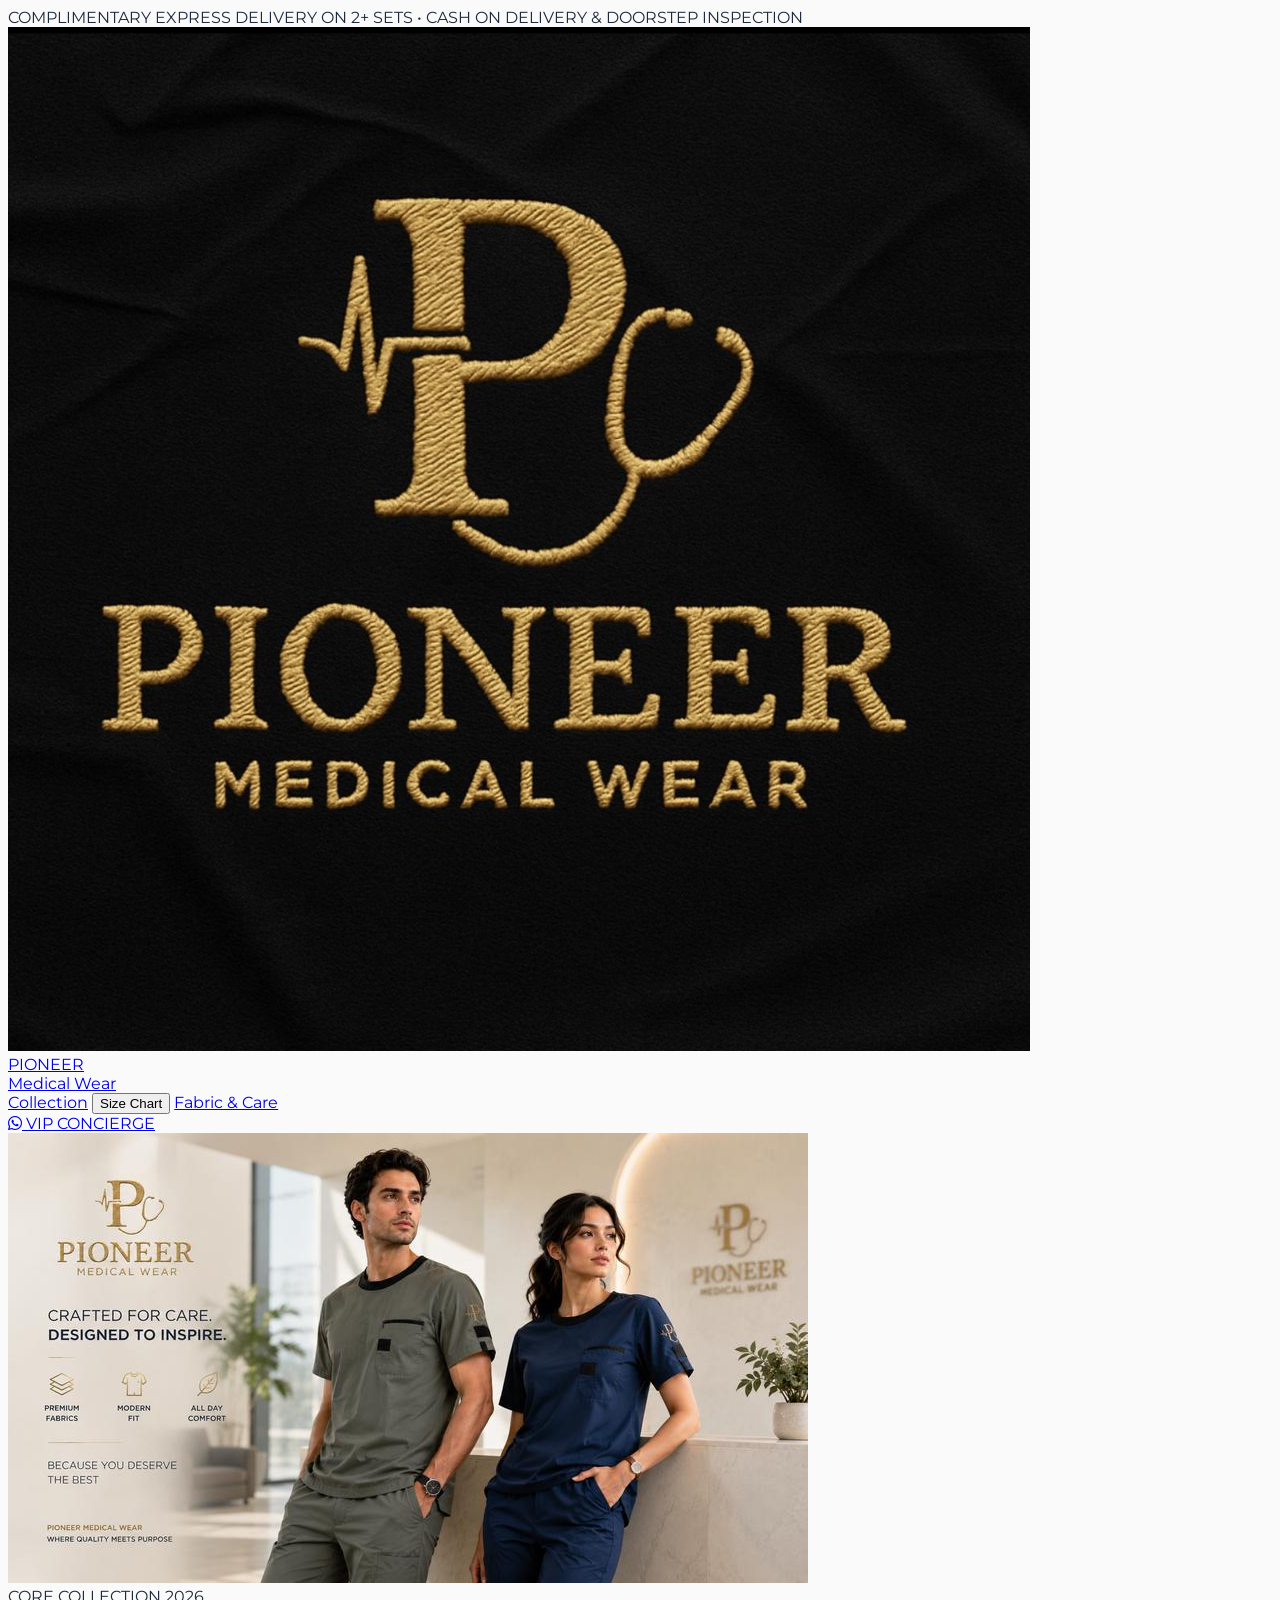
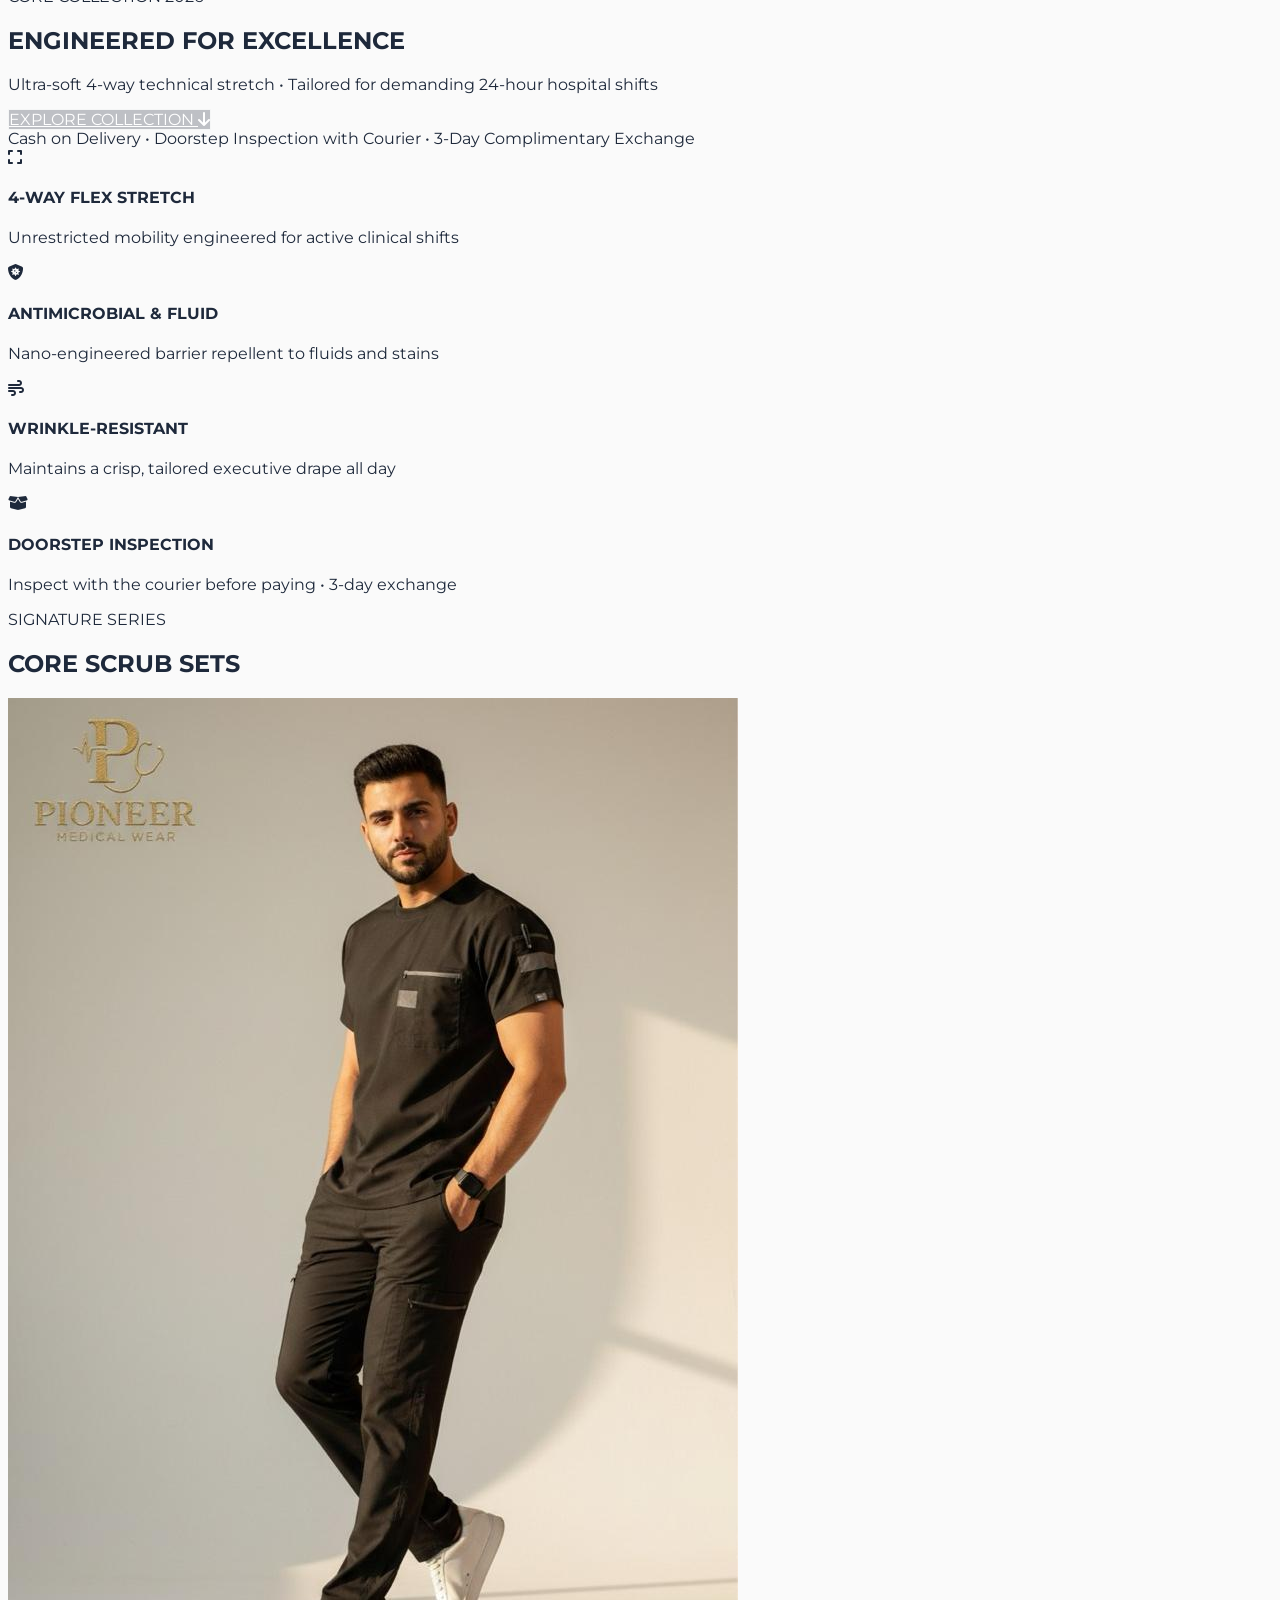
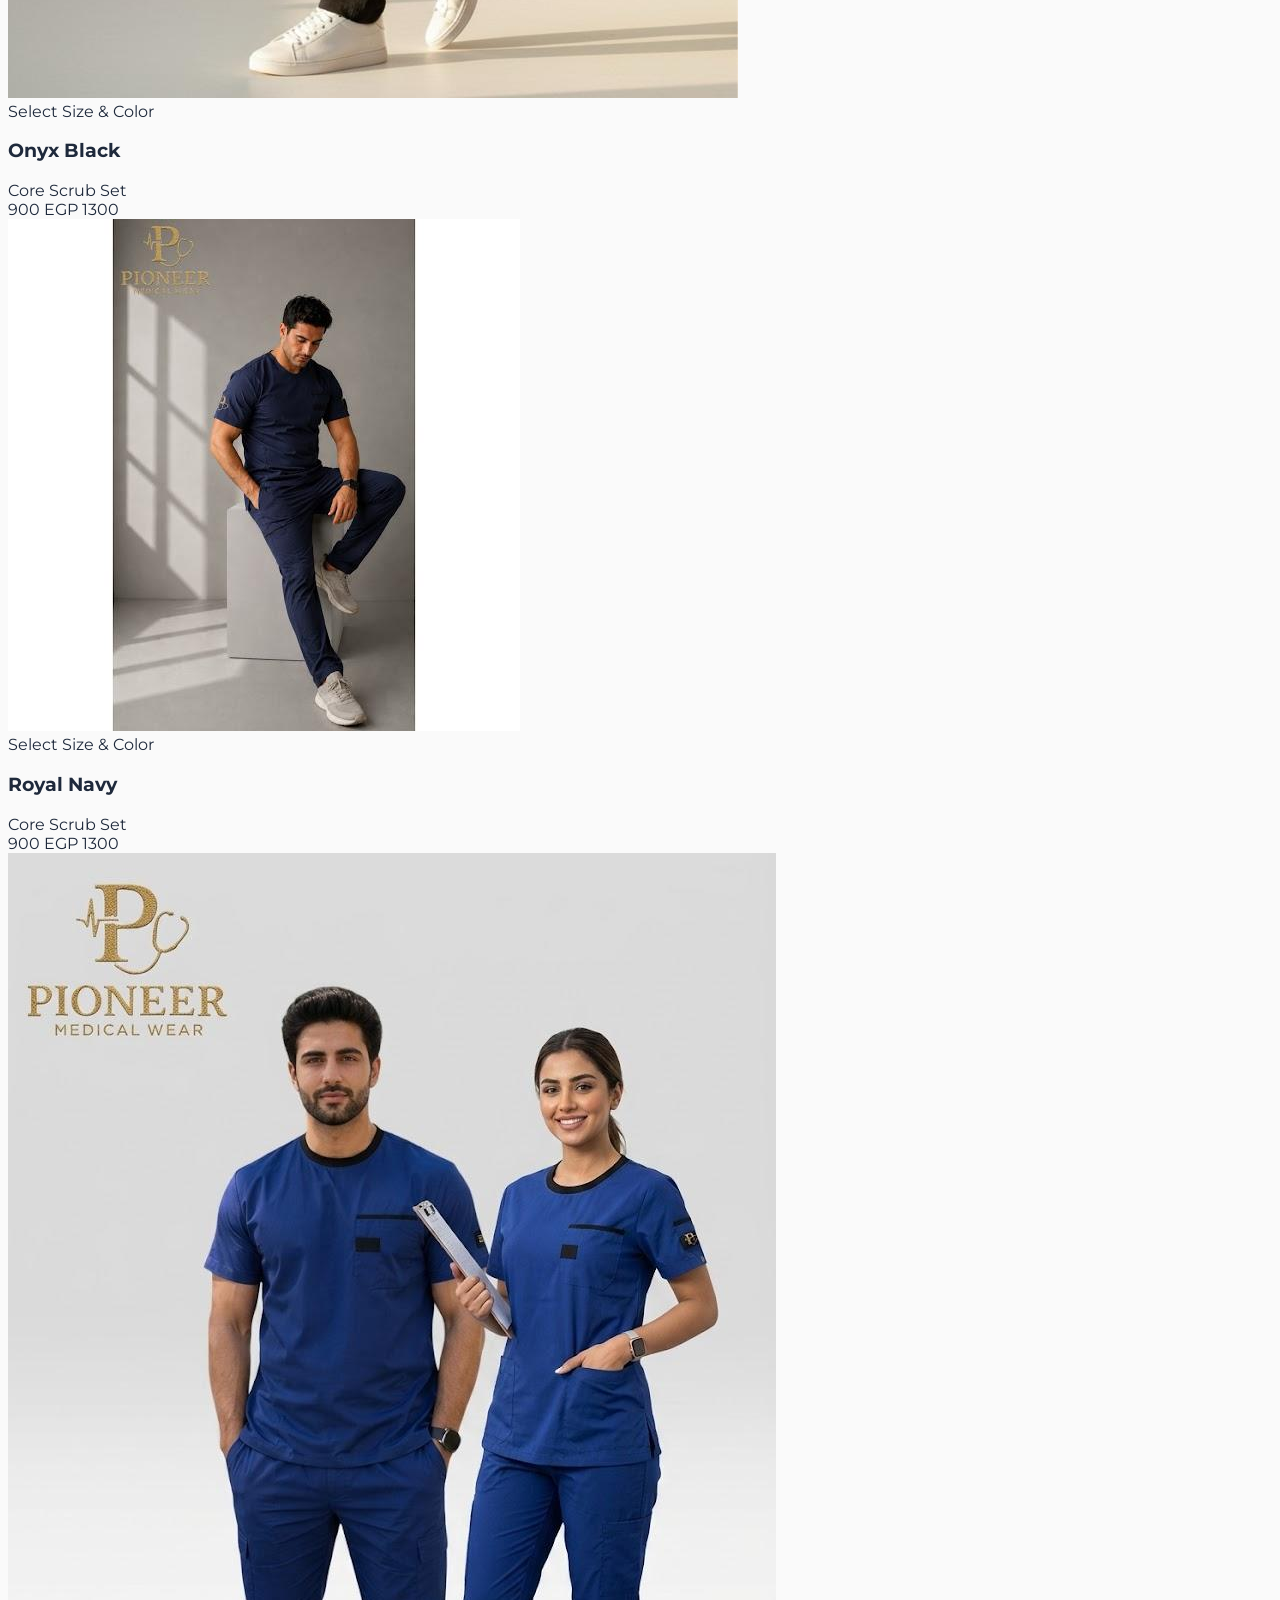
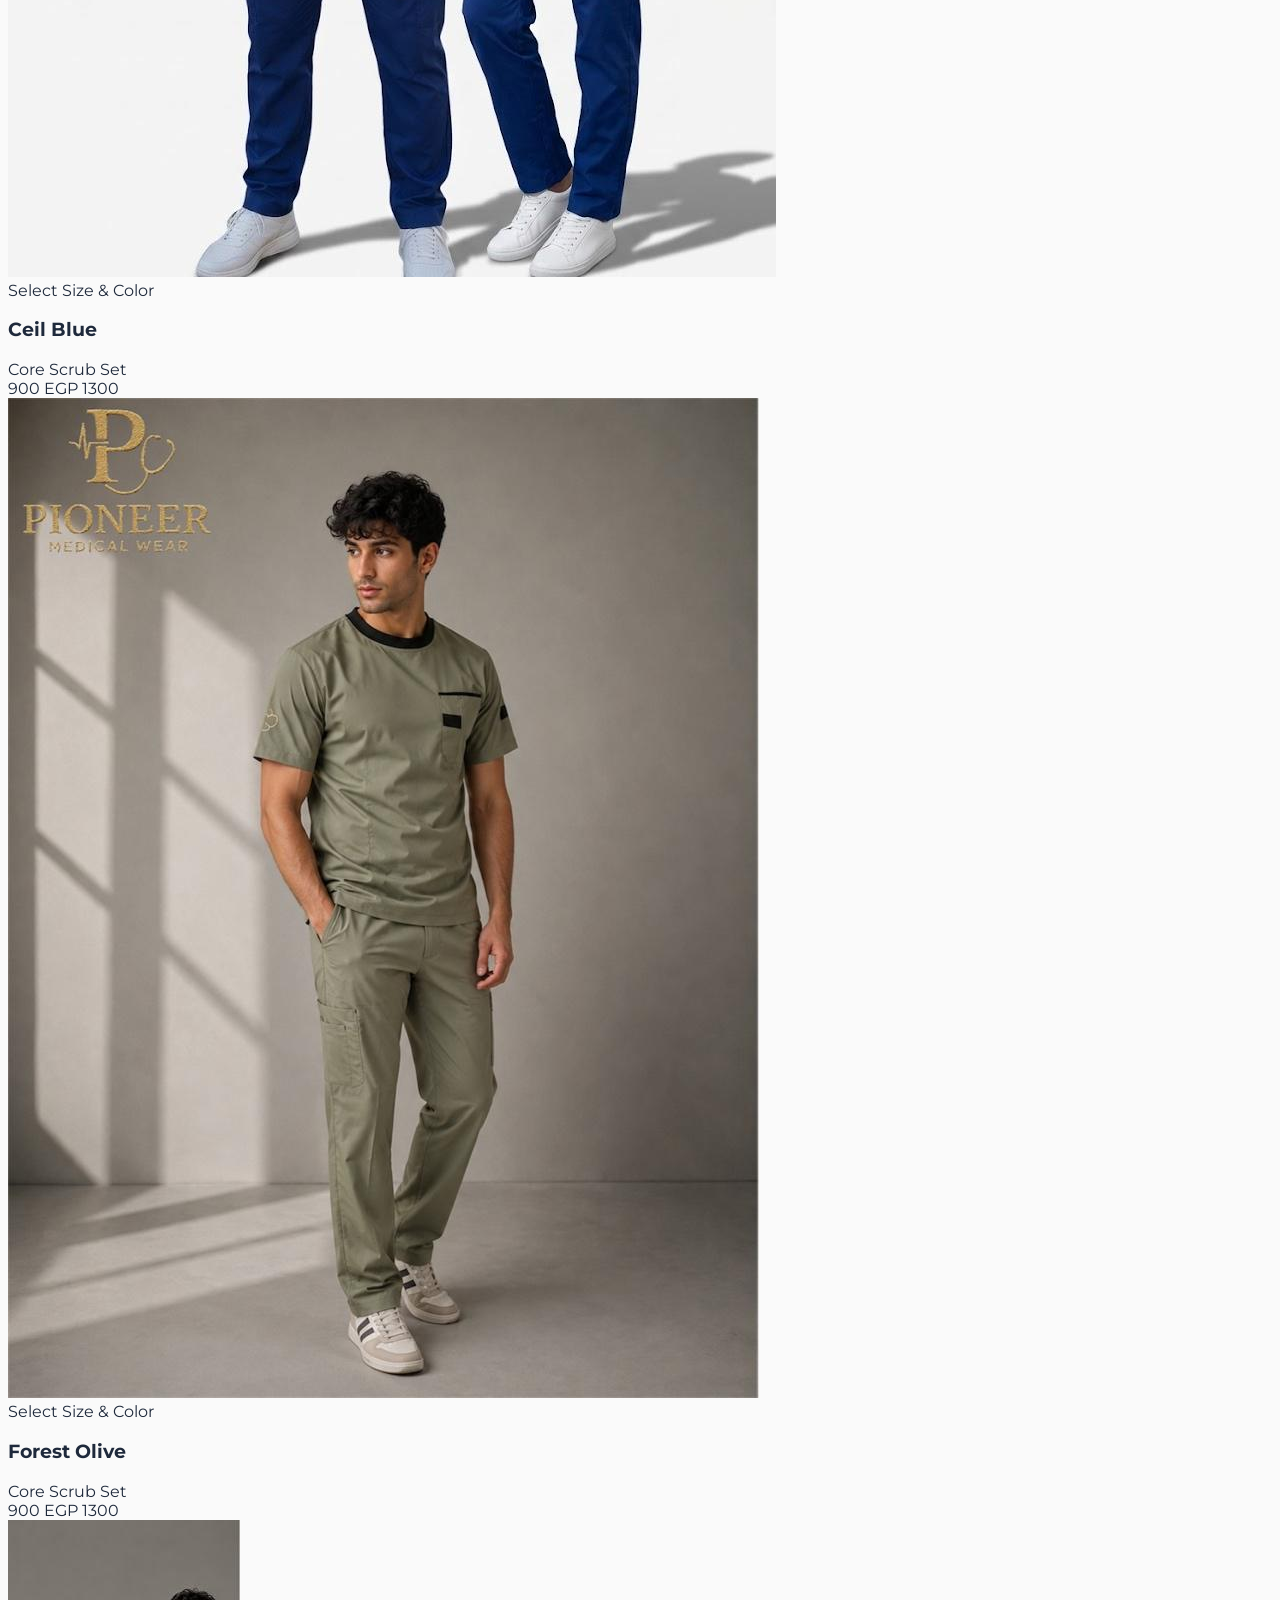
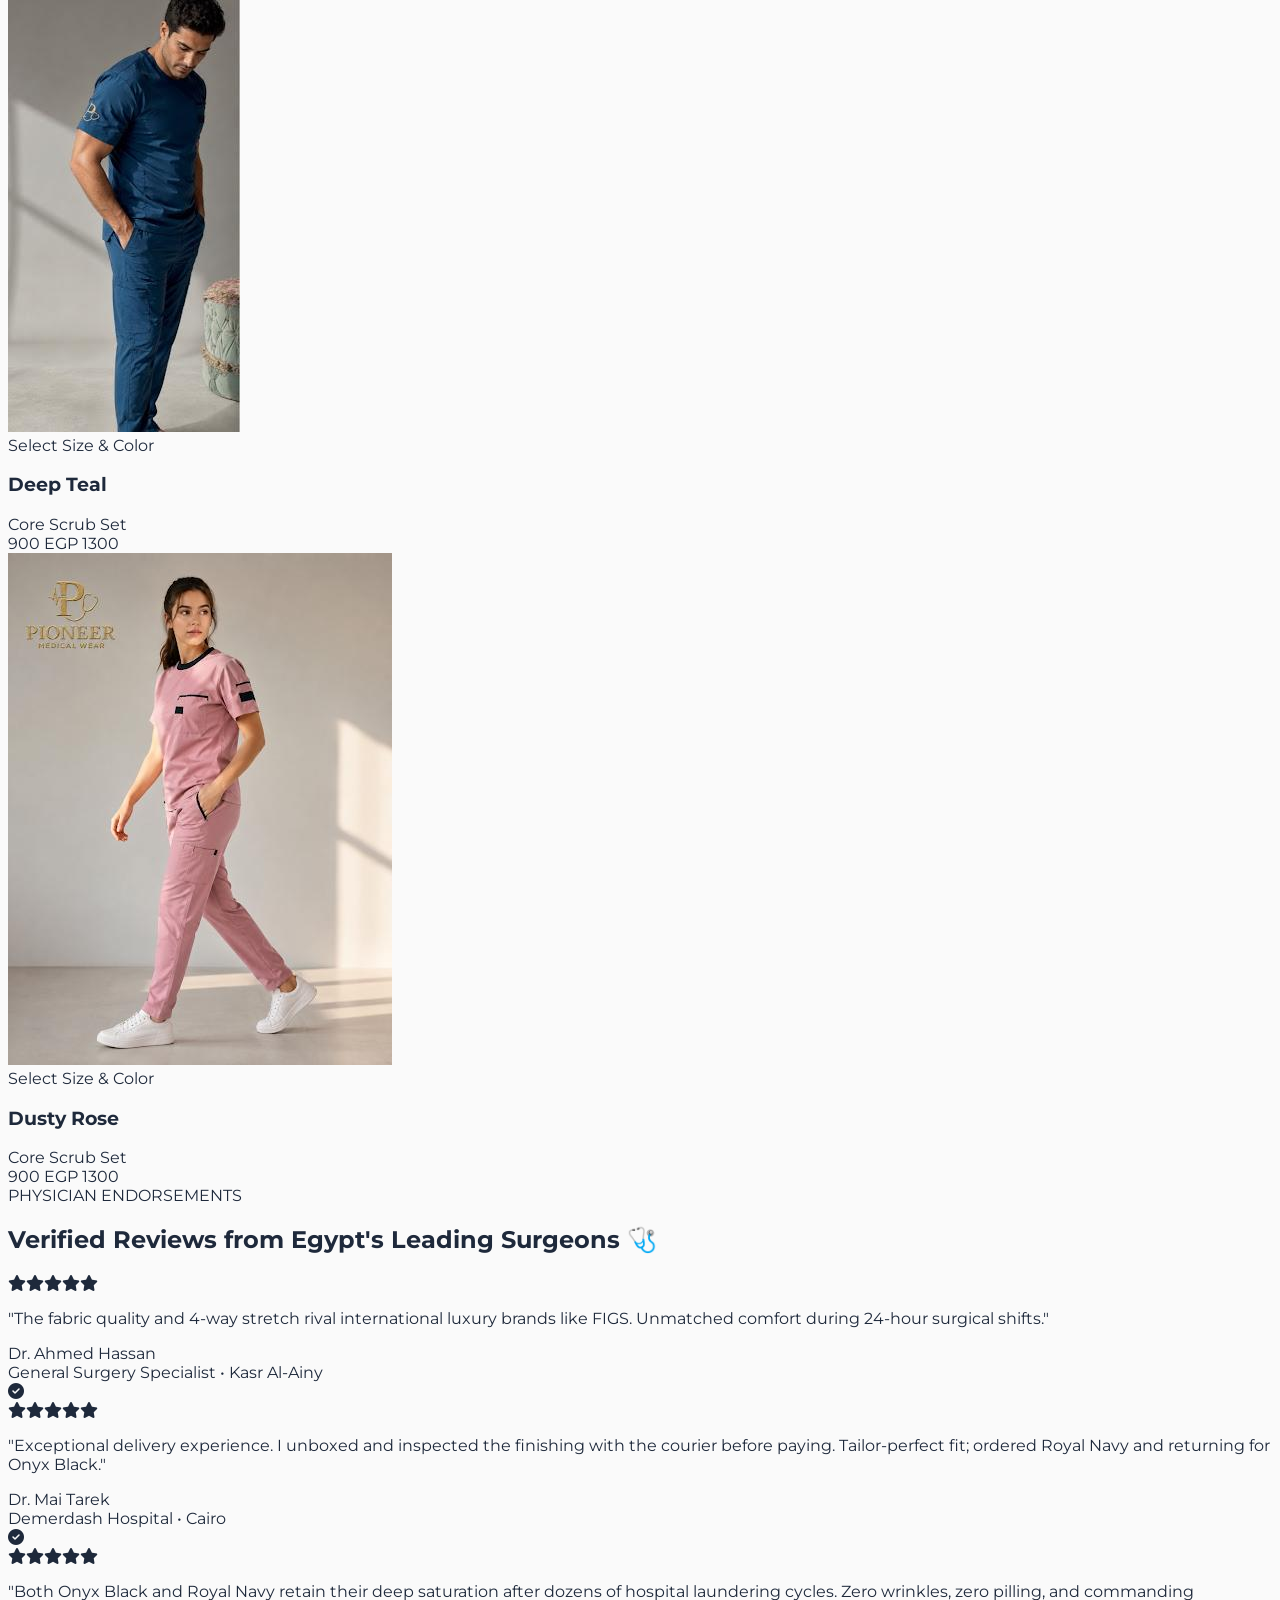
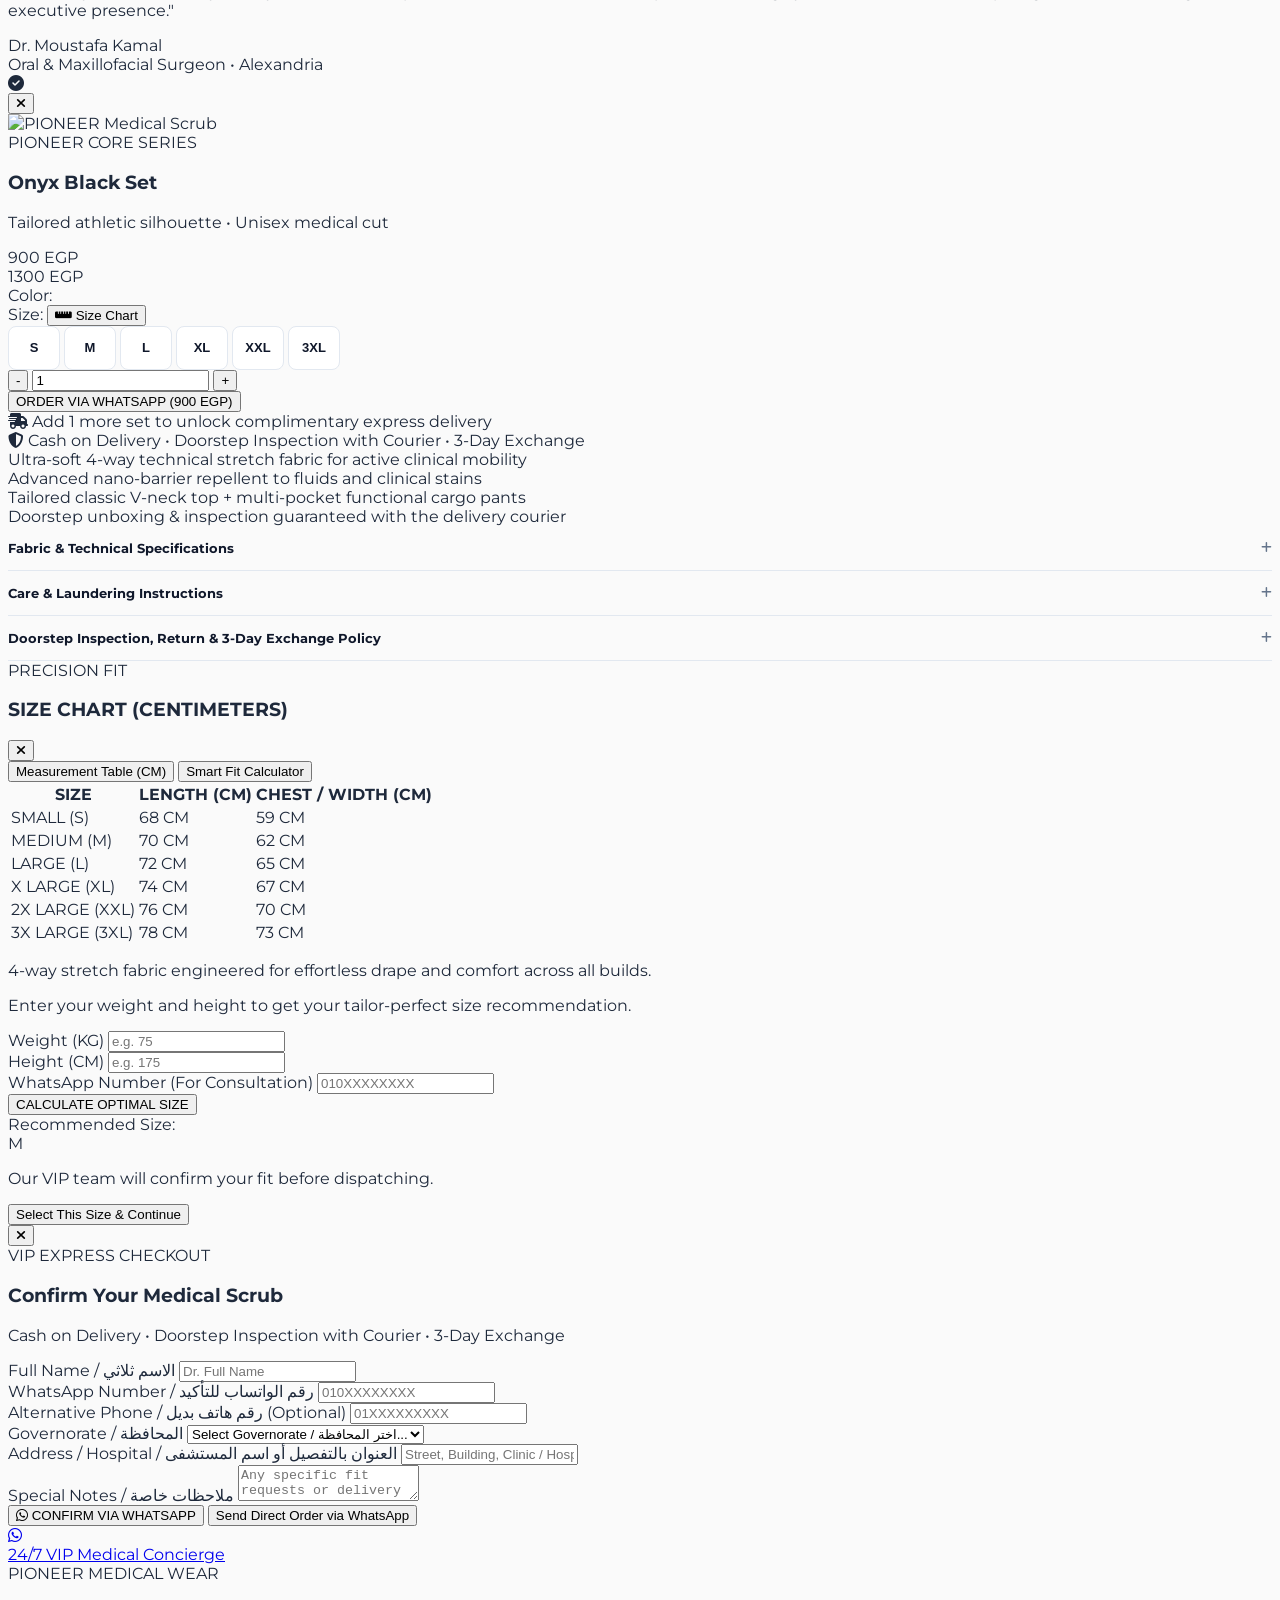
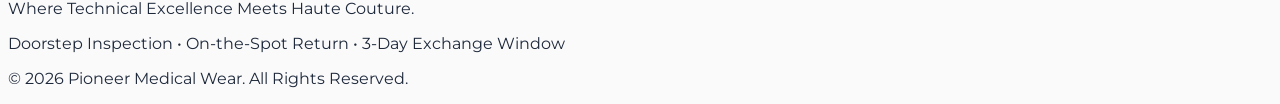
==== index.html @ 3af13847 "Convert entire experience to luxury English with doorstep inspection and 3-day exchange policy" ====
<!DOCTYPE html>
<html lang="en" dir="ltr">
<head>
    <meta charset="UTF-8">
    <meta name="viewport" content="width=device-width, initial-scale=1.0, maximum-scale=1.0, user-scalable=no">
    <title>PIONEER | Luxury Medical Wear</title>
    <link rel="icon" type="image/jpeg" href="logo.jpg">
    <script src="https://cdn.tailwindcss.com"></script>
    <script>
        tailwind.config = {
            theme: {
                extend: {
                    colors: {
                        gold: { 
                            300: '#dfbe79', 
                            400: '#c59b4c', 
                            500: '#b88d3f', 
                            600: '#9e7830',
                            700: '#7a5a1f'
                        }
                    },
                    fontFamily: {
                        'montserrat': ['Montserrat', 'sans-serif'],
                        'cairo': ['Cairo', 'sans-serif'],
                    }
                }
            }
        }
    </script>
    <link rel="preconnect" href="https://fonts.googleapis.com">
    <link rel="preconnect" href="https://fonts.gstatic.com" crossorigin>
    <link href="https://fonts.googleapis.com/css2?family=Cairo:wght@400;500;600;700;800&family=Montserrat:wght@400;500;600;700;800;900&display=swap" rel="stylesheet">
    <link rel="stylesheet" href="https://cdnjs.cloudflare.com/ajax/libs/font-awesome/6.4.0/css/all.min.css">
    <link rel="stylesheet" href="styles.css">

    <!-- Meta Pixel Code -->
    <script>
    !function(f,b,e,v,n,t,s)
    {if(f.fbq)return;n=f.fbq=function(){n.callMethod?
    n.callMethod.apply(n,arguments):n.queue.push(arguments)};
    if(!f._fbq)f._fbq=n;n.push=n;n.loaded=!0;n.version='2.0';
    n.queue=[];t=b.createElement(e);t.async=!0;
    t.src=v;s=b.getElementsByTagName(e)[0];
    s.parentNode.insertBefore(t,s)}(window, document,'script',
    'https://connect.facebook.net/en_US/fbevents.js');
    fbq('init', '1835661177259760');
    fbq('track', 'PageView');
    </script>
    <noscript><img height="1" width="1" style="display:none"
    src="https://www.facebook.com/tr?id=1835661177259760&ev=PageView&noscript=1"
    /></noscript>
    <!-- End Meta Pixel Code -->
</head>
<body class="bg-[#fafafa] text-slate-900 font-montserrat antialiased selection:bg-slate-900 selection:text-white pb-16 pt-[33px]">

    <!-- CMS Dynamic Announcement Bar -->
    <div id="cmsAnnouncement" class="hidden fixed top-0 left-0 w-full bg-slate-950 text-gold-400 text-center py-2 text-xs font-semibold z-[60] border-b border-slate-800">
        <!-- Injected via CMS if active -->
    </div>

    <!-- Quiet Luxury Top Bar -->
    <div class="fixed top-0 left-0 w-full bg-slate-950 text-slate-200 text-center py-2 text-[11px] font-medium z-50 tracking-widest uppercase flex justify-center items-center gap-3 px-4">
        <span>COMPLIMENTARY EXPRESS DELIVERY ON 2+ SETS</span>
        <span class="text-slate-600">•</span>
        <span>CASH ON DELIVERY & DOORSTEP INSPECTION</span>
    </div>

    <!-- Minimalist Luxury Header (Orova Inspired) -->
    <header class="fixed top-[33px] w-full bg-white/95 backdrop-blur-md border-b border-slate-200/80 z-40 transition-all duration-300">
        <div class="container mx-auto px-4 sm:px-8 py-3.5 flex justify-between items-center">
            <a href="#" class="flex items-center gap-3 group">
                <div class="w-10 h-10 rounded-full overflow-hidden border border-slate-200 shadow-sm bg-black flex-shrink-0 group-hover:scale-105 transition-transform duration-300">
                    <img src="logo.jpg" alt="PIONEER Medical Wear" class="w-full h-full object-cover">
                </div>
                <div class="text-left">
                    <div class="font-black tracking-[0.18em] text-base sm:text-lg text-slate-900 leading-none">PIONEER</div>
                    <div class="text-[9px] font-bold text-gold-600 tracking-[0.25em] uppercase leading-tight mt-0.5">Medical Wear</div>
                </div>
            </a>
            <div class="flex items-center gap-6">
                <nav class="hidden md:flex items-center gap-8 text-xs font-semibold tracking-widest text-slate-600 uppercase">
                    <a href="#products" class="hover:text-slate-950 transition">Collection</a>
                    <button id="openSizeGuideNav" class="hover:text-slate-950 transition cursor-pointer">Size Chart</button>
                    <a href="#fabric" class="hover:text-slate-950 transition">Fabric & Care</a>
                </nav>
                <a href="https://wa.me/201069337788" target="_blank" class="border border-slate-300 hover:border-slate-900 text-slate-900 text-xs font-bold px-4 py-1.5 rounded-full transition flex items-center gap-2 group shadow-sm">
                    <i class="fa-brands fa-whatsapp text-emerald-600 text-sm group-hover:scale-110 transition-transform"></i>
                    <span>VIP CONCIERGE</span>
                </a>
            </div>
        </div>
    </header>

    <!-- Full-Bleed Editorial Hero (Orova Style) -->
    <section class="mt-[65px] relative w-full overflow-hidden bg-slate-950 text-white min-h-[75vh] sm:min-h-[85vh] flex items-end justify-center pb-12 sm:pb-16">
        <div class="absolute inset-0">
            <img src="banner.png" alt="PIONEER Medical Wear" class="w-full h-full object-cover object-center sm:object-top filter brightness-95">
            <div class="absolute inset-0 bg-gradient-to-t from-slate-950/95 via-slate-950/35 to-transparent"></div>
        </div>
        
        <div class="container mx-auto px-4 relative z-10 text-center max-w-2xl">
            <div class="text-[11px] font-bold tracking-[0.3em] text-gold-400 uppercase mb-2">
                CORE COLLECTION 2026
            </div>
            <h1 class="text-3xl sm:text-5xl md:text-6xl font-black text-white tracking-tight leading-tight mb-4">
                ENGINEERED FOR EXCELLENCE
            </h1>
            <p class="text-slate-300 text-xs sm:text-sm font-medium max-w-md mx-auto mb-6 leading-relaxed">
                Ultra-soft 4-way technical stretch • Tailored for demanding 24-hour hospital shifts
            </p>
            <div>
                <a href="#products" class="ghost-btn font-black py-3.5 px-8 sm:px-10 rounded-full text-xs uppercase tracking-widest inline-flex items-center gap-2.5 shadow-lg">
                    <span>EXPLORE COLLECTION</span>
                    <i class="fa-solid fa-arrow-down text-[10px]"></i>
                </a>
            </div>
            <div class="mt-6 flex flex-wrap justify-center items-center gap-4 text-[11px] text-slate-300 font-medium">
                <span>Cash on Delivery</span>
                <span>•</span>
                <span>Doorstep Inspection with Courier</span>
                <span>•</span>
                <span>3-Day Complimentary Exchange</span>
            </div>
        </div>
    </section>

    <!-- Clean Technical Specifications Strip -->
    <section id="fabric" class="py-12 bg-white border-b border-slate-200/80">
        <div class="container mx-auto px-4 sm:px-8">
            <div class="grid grid-cols-2 md:grid-cols-4 gap-4 text-center">
                <div class="p-6 bg-slate-50/70 rounded-2xl border border-slate-200/80 hover:border-slate-300 transition-all">
                    <div class="w-10 h-10 mx-auto rounded-full bg-white shadow-sm flex items-center justify-center text-slate-800 text-base mb-3 border border-slate-200">
                        <i class="fa-solid fa-expand"></i>
                    </div>
                    <h4 class="font-bold text-xs sm:text-sm text-slate-900 tracking-wider">4-WAY FLEX STRETCH</h4>
                    <p class="text-[11px] text-slate-500 mt-1 leading-relaxed">Unrestricted mobility engineered for active clinical shifts</p>
                </div>
                <div class="p-6 bg-slate-50/70 rounded-2xl border border-slate-200/80 hover:border-slate-300 transition-all">
                    <div class="w-10 h-10 mx-auto rounded-full bg-white shadow-sm flex items-center justify-center text-slate-800 text-base mb-3 border border-slate-200">
                        <i class="fa-solid fa-shield-virus"></i>
                    </div>
                    <h4 class="font-bold text-xs sm:text-sm text-slate-900 tracking-wider">ANTIMICROBIAL & FLUID</h4>
                    <p class="text-[11px] text-slate-500 mt-1 leading-relaxed">Nano-engineered barrier repellent to fluids and stains</p>
                </div>
                <div class="p-6 bg-slate-50/70 rounded-2xl border border-slate-200/80 hover:border-slate-300 transition-all">
                    <div class="w-10 h-10 mx-auto rounded-full bg-white shadow-sm flex items-center justify-center text-slate-800 text-base mb-3 border border-slate-200">
                        <i class="fa-solid fa-wind"></i>
                    </div>
                    <h4 class="font-bold text-xs sm:text-sm text-slate-900 tracking-wider">WRINKLE-RESISTANT</h4>
                    <p class="text-[11px] text-slate-500 mt-1 leading-relaxed">Maintains a crisp, tailored executive drape all day</p>
                </div>
                <div class="p-6 bg-slate-50/70 rounded-2xl border border-slate-200/80 hover:border-slate-300 transition-all">
                    <div class="w-10 h-10 mx-auto rounded-full bg-white shadow-sm flex items-center justify-center text-slate-800 text-base mb-3 border border-slate-200">
                        <i class="fa-solid fa-box-open"></i>
                    </div>
                    <h4 class="font-bold text-xs sm:text-sm text-slate-900 tracking-wider">DOORSTEP INSPECTION</h4>
                    <p class="text-[11px] text-slate-500 mt-1 leading-relaxed">Inspect with the courier before paying • 3-day exchange</p>
                </div>
            </div>
        </div>
    </section>

    <!-- Products Collection Section (Orova Catalog Grid) -->
    <section id="products" class="py-16 md:py-24 container mx-auto px-4 sm:px-8">
        <div class="text-center mb-12">
            <div class="text-[11px] font-bold tracking-[0.25em] text-gold-600 uppercase mb-1.5">SIGNATURE SERIES</div>
            <h2 class="text-2xl sm:text-4xl font-black text-slate-900 tracking-tight">CORE SCRUB SETS</h2>
            <div class="w-10 h-0.5 bg-slate-900 mx-auto mt-3 rounded"></div>
        </div>
        <div class="grid grid-cols-2 md:grid-cols-3 gap-4 sm:gap-8" id="productGrid"></div>
    </section>

    <!-- Testimonials Section -->
    <section class="py-16 bg-white text-slate-900 overflow-hidden border-t border-b border-slate-200/80">
        <div class="container mx-auto px-4 sm:px-8">
            <div class="text-center mb-10">
                <div class="text-[11px] font-bold tracking-[0.25em] text-gold-600 uppercase mb-1">PHYSICIAN ENDORSEMENTS</div>
                <h2 class="text-xl sm:text-2xl font-black text-slate-900">Verified Reviews from Egypt's Leading Surgeons 🩺</h2>
                <div class="w-10 h-0.5 bg-slate-900 mx-auto mt-3 rounded"></div>
            </div>
            <div class="flex gap-4 overflow-x-auto pb-4 snap-x custom-scrollbar">
                <div class="bg-slate-50/70 p-6 rounded-2xl min-w-[280px] md:min-w-[340px] snap-center border border-slate-200/80 shadow-sm">
                    <div class="flex text-amber-500 text-xs mb-3 gap-1">
                        <i class="fa-solid fa-star"></i><i class="fa-solid fa-star"></i><i class="fa-solid fa-star"></i><i class="fa-solid fa-star"></i><i class="fa-solid fa-star"></i>
                    </div>
                    <p class="text-slate-700 text-xs sm:text-sm font-normal mb-4 leading-relaxed">"The fabric quality and 4-way stretch rival international luxury brands like FIGS. Unmatched comfort during 24-hour surgical shifts."</p>
                    <div class="border-t border-slate-200 pt-3 flex items-center justify-between">
                        <div>
                            <div class="font-bold text-sm text-slate-900">Dr. Ahmed Hassan</div>
                            <div class="text-[11px] text-slate-500 font-medium">General Surgery Specialist • Kasr Al-Ainy</div>
                        </div>
                        <i class="fa-solid fa-circle-check text-emerald-600 text-sm" title="Verified Physician"></i>
                    </div>
                </div>

                <div class="bg-slate-50/70 p-6 rounded-2xl min-w-[280px] md:min-w-[340px] snap-center border border-slate-200/80 shadow-sm">
                    <div class="flex text-amber-500 text-xs mb-3 gap-1">
                        <i class="fa-solid fa-star"></i><i class="fa-solid fa-star"></i><i class="fa-solid fa-star"></i><i class="fa-solid fa-star"></i><i class="fa-solid fa-star"></i>
                    </div>
                    <p class="text-slate-700 text-xs sm:text-sm font-normal mb-4 leading-relaxed">"Exceptional delivery experience. I unboxed and inspected the finishing with the courier before paying. Tailor-perfect fit; ordered Royal Navy and returning for Onyx Black."</p>
                    <div class="border-t border-slate-200 pt-3 flex items-center justify-between">
                        <div>
                            <div class="font-bold text-sm text-slate-900">Dr. Mai Tarek</div>
                            <div class="text-[11px] text-slate-500 font-medium">Demerdash Hospital • Cairo</div>
                        </div>
                        <i class="fa-solid fa-circle-check text-emerald-600 text-sm" title="Verified Physician"></i>
                    </div>
                </div>

                <div class="bg-slate-50/70 p-6 rounded-2xl min-w-[280px] md:min-w-[340px] snap-center border border-slate-200/80 shadow-sm">
                    <div class="flex text-amber-500 text-xs mb-3 gap-1">
                        <i class="fa-solid fa-star"></i><i class="fa-solid fa-star"></i><i class="fa-solid fa-star"></i><i class="fa-solid fa-star"></i><i class="fa-solid fa-star"></i>
                    </div>
                    <p class="text-slate-700 text-xs sm:text-sm font-normal mb-4 leading-relaxed">"Both Onyx Black and Royal Navy retain their deep saturation after dozens of hospital laundering cycles. Zero wrinkles, zero pilling, and commanding executive presence."</p>
                    <div class="border-t border-slate-200 pt-3 flex items-center justify-between">
                        <div>
                            <div class="font-bold text-sm text-slate-900">Dr. Moustafa Kamal</div>
                            <div class="text-[11px] text-slate-500 font-medium">Oral & Maxillofacial Surgeon • Alexandria</div>
                        </div>
                        <i class="fa-solid fa-circle-check text-emerald-600 text-sm" title="Verified Physician"></i>
                    </div>
                </div>
            </div>
        </div>
    </section>

    <!-- Luxury Orova-Inspired Product Modal (Smooth Scrolling on Mobile, 2-Column Desktop) -->
    <div id="productModal" class="fixed inset-0 bg-slate-950/70 z-50 hidden flex items-end sm:items-center justify-center opacity-0 transition-opacity duration-300 backdrop-blur-sm p-0 sm:p-4">
        <div class="bg-white text-slate-900 w-full sm:max-w-4xl sm:rounded-2xl rounded-t-3xl overflow-y-auto md:overflow-hidden transform translate-y-full sm:translate-y-0 transition-transform duration-300 flex flex-col md:flex-row max-h-[92vh] md:h-[620px] shadow-2xl border border-slate-200 relative custom-scrollbar">
            
            <!-- Close Button (Sticky so always visible on scroll) -->
            <button id="closeModal" class="sticky sm:absolute top-3 right-3 sm:top-4 sm:right-4 bg-white/90 hover:bg-white text-slate-800 w-9 h-9 rounded-full flex items-center justify-center backdrop-blur shadow-md transition z-40 border border-slate-200 cursor-pointer mr-3 mt-3 sm:mr-0 sm:mt-0 self-end">
                <i class="fa-solid fa-xmark text-sm"></i>
            </button>

            <!-- LEFT COLUMN: Product Gallery (Editorial Photo + Thumbnails) -->
            <div class="w-full md:w-1/2 bg-slate-100 flex flex-col flex-shrink-0 relative">
                <div class="relative w-full h-72 sm:h-80 md:h-[500px] bg-slate-100 overflow-hidden">
                    <img id="modalMainImg" src="" alt="PIONEER Medical Scrub" class="w-full h-full object-cover transition duration-300">
                </div>
                <!-- Thumbnail Strip -->
                <div class="flex gap-2 p-3 bg-white border-t border-slate-200 justify-center" id="modalThumbnails">
                    <!-- Injected dynamically via app.js -->
                </div>
            </div>

            <!-- RIGHT COLUMN: Orova-Style Product Details & Actions -->
            <div class="w-full md:w-1/2 p-6 sm:p-8 md:overflow-y-auto flex flex-col justify-between custom-scrollbar bg-white text-left">
                <div>
                    <!-- Category & Title -->
                    <div class="flex justify-between items-start mb-2">
                        <div>
                            <div class="text-[10px] font-bold text-gold-600 uppercase tracking-widest">PIONEER CORE SERIES</div>
                            <h3 id="modalTitle" class="text-xl sm:text-2xl font-black text-slate-900 tracking-tight mt-0.5">Onyx Black Set</h3>
                            <p class="text-xs text-slate-500 font-medium mt-0.5">Tailored athletic silhouette • Unisex medical cut</p>
                        </div>
                        <div class="text-right flex flex-col items-end">
                            <div class="text-slate-900 font-black text-2xl font-montserrat" id="modalPrice">900 EGP</div>
                            <div class="text-slate-400 line-through text-xs font-semibold font-mono" id="modalFakePrice">1300 EGP</div>
                        </div>
                    </div>

                    <!-- Color Selector -->
                    <div class="my-4 pt-2 border-t border-slate-100">
                        <div class="flex justify-between items-center mb-2.5 text-xs font-bold uppercase text-slate-700">
                            <span>Color: <span id="selectedColorName" class="font-extrabold text-slate-900"></span></span>
                        </div>
                        <div class="flex gap-2.5 flex-wrap" id="colorSelector"></div>
                    </div>

                    <!-- Size Selector with Diagonal Out-Of-Stock Slash -->
                    <div class="mb-5">
                        <div class="flex justify-between items-center mb-2.5">
                            <span class="text-xs font-bold uppercase text-slate-700">Size: <span id="selectedSizeLabel" class="font-extrabold text-slate-900"></span></span>
                            <button id="openSizeGuideBtn" class="text-xs font-bold text-slate-600 hover:text-slate-900 flex items-center gap-1.5 transition underline cursor-pointer">
                                <i class="fa-solid fa-ruler-horizontal text-gold-600 text-xs"></i>
                                <span>Size Chart</span>
                            </button>
                        </div>
                        <div class="flex gap-2 flex-wrap" id="sizeSelector">
                            <button class="size-btn" data-size="S">S</button>
                            <button class="size-btn" data-size="M">M</button>
                            <button class="size-btn" data-size="L">L</button>
                            <button class="size-btn" data-size="XL">XL</button>
                            <button class="size-btn" data-size="XXL">XXL</button>
                            <button class="size-btn" data-size="3XL">3XL</button>
                        </div>
                    </div>

                    <!-- Quantity & Action Button -->
                    <div class="mb-5">
                        <div class="flex items-center gap-3">
                            <div class="flex items-center bg-slate-50 rounded-xl border border-slate-200">
                                <button id="qtyMinus" class="w-10 h-11 flex items-center justify-center text-slate-600 hover:text-slate-900 font-bold transition cursor-pointer">-</button>
                                <input type="number" id="qtyInput" value="1" min="1" class="w-10 h-11 text-center font-black text-sm bg-transparent border-none text-slate-900 focus:ring-0 outline-none" readonly>
                                <button id="qtyPlus" class="w-10 h-11 flex items-center justify-center text-slate-600 hover:text-slate-900 font-bold transition cursor-pointer">+</button>
                            </div>
                            
                            <button id="buyBtn" class="flex-grow bg-slate-950 hover:bg-black text-white font-black py-3.5 px-6 rounded-xl shadow-lg transition-transform transform active:scale-95 flex justify-center items-center gap-2 cursor-pointer text-sm">
                                <span>ORDER VIA WHATSAPP</span>
                                <span id="totalPriceBtn" class="text-xs font-mono text-gold-400 font-bold">(900 EGP)</span>
                            </button>
                        </div>
                        
                        <!-- Free Shipping Privilege Box -->
                        <div id="pricingMessage" class="mt-2.5 text-center text-xs text-slate-600 font-medium py-1.5 px-3 rounded-lg bg-slate-50 border border-slate-200 flex items-center justify-center gap-1.5">
                            <i class="fa-solid fa-truck-fast text-gold-600"></i>
                            <span>Add 1 more set to unlock complimentary express delivery</span>
                        </div>
                        
                        <div class="text-center text-[11px] text-slate-500 mt-2 font-medium">
                            <i class="fa-solid fa-shield-halved text-emerald-600"></i> Cash on Delivery • Doorstep Inspection with Courier • 3-Day Exchange
                        </div>
                    </div>

                    <!-- Bullet Points (Orova Style) -->
                    <div class="mb-5 py-3 border-t border-b border-slate-100 text-xs text-slate-600 space-y-1.5 leading-relaxed">
                        <div class="flex items-center gap-2">
                            <span class="w-1.5 h-1.5 rounded-full bg-slate-400 flex-shrink-0"></span>
                            <span>Ultra-soft 4-way technical stretch fabric for active clinical mobility</span>
                        </div>
                        <div class="flex items-center gap-2">
                            <span class="w-1.5 h-1.5 rounded-full bg-slate-400 flex-shrink-0"></span>
                            <span>Advanced nano-barrier repellent to fluids and clinical stains</span>
                        </div>
                        <div class="flex items-center gap-2">
                            <span class="w-1.5 h-1.5 rounded-full bg-slate-400 flex-shrink-0"></span>
                            <span>Tailored classic V-neck top + multi-pocket functional cargo pants</span>
                        </div>
                        <div class="flex items-center gap-2">
                            <span class="w-1.5 h-1.5 rounded-full bg-slate-400 flex-shrink-0"></span>
                            <span>Doorstep unboxing & inspection guaranteed with the delivery courier</span>
                        </div>
                    </div>

                    <!-- Clean Accordions (Orova Signature - 100% English) -->
                    <div class="space-y-1" id="productAccordions">
                        <div class="accordion-item">
                            <div class="accordion-header" onclick="toggleAccordion(this)">
                                <span>Fabric & Technical Specifications</span>
                                <i class="fa-solid fa-plus accordion-icon"></i>
                            </div>
                            <div class="accordion-content text-xs text-slate-600 leading-relaxed">
                                Proprietary tri-blend composition: 72% Technical Polyester, 21% Silky Rayon, 7% High-Stretch Spandex. Infused with nano-repellent shielding against fluid spills, stains, and clinical odors. Breathable, moisture-wicking, and featherlight for peak performance during 24-hour shifts.
                            </div>
                        </div>

                        <div class="accordion-item">
                            <div class="accordion-header" onclick="toggleAccordion(this)">
                                <span>Care & Laundering Instructions</span>
                                <i class="fa-solid fa-plus accordion-icon"></i>
                            </div>
                            <div class="accordion-content text-xs text-slate-600 leading-relaxed">
                                • Machine wash cold inside out with like colors.<br>
                                • Do not bleach or use harsh fabric softeners.<br>
                                • Tumble dry on low heat or hang dry.<br>
                                • Cool iron if needed; do not iron directly on embroidered crest.
                            </div>
                        </div>

                        <div class="accordion-item">
                            <div class="accordion-header" onclick="toggleAccordion(this)">
                                <span>Doorstep Inspection, Return & 3-Day Exchange Policy</span>
                                <i class="fa-solid fa-plus accordion-icon"></i>
                            </div>
                            <div class="accordion-content text-xs text-slate-600 leading-relaxed">
                                • <b>Doorstep Inspection:</b> You have the full right to unbox and thoroughly inspect your scrub set in the presence of the delivery courier before paying.<br>
                                • <b>Immediate Return:</b> If the quality, fit, or color does not exceed your expectations, you may hand the parcel back to the courier immediately with zero hassle.<br>
                                • <b>3-Day Size & Color Exchange:</b> Need a different size or fit? Our VIP Concierge provides a seamless replacement within 3 days of delivery.
                            </div>
                        </div>
                    </div>

                </div>
            </div>
        </div>
    </div>

    <!-- Size Chart Modal (Orova Screenshot 3 Match + Calculator) -->
    <div id="sizeModal" class="fixed inset-0 bg-slate-950/70 z-[60] hidden flex items-center justify-center p-4 backdrop-blur-sm opacity-0 transition-opacity duration-300">
        <div class="bg-white text-slate-900 w-full max-w-lg rounded-2xl overflow-hidden shadow-2xl relative transform scale-95 transition-transform duration-300 border border-slate-200">
            <!-- Header -->
            <div class="p-5 border-b border-slate-100 flex justify-between items-center">
                <div>
                    <div class="text-[10px] font-bold text-gold-600 uppercase tracking-widest">PRECISION FIT</div>
                    <h3 class="font-black text-xl text-slate-900 tracking-tight">SIZE CHART (CENTIMETERS)</h3>
                </div>
                <button id="closeSizeModal" class="text-slate-400 hover:text-slate-800 transition p-2 cursor-pointer">
                    <i class="fa-solid fa-xmark text-lg"></i>
                </button>
            </div>

            <!-- Tabs -->
            <div class="p-6">
                <div class="flex bg-slate-100 rounded-lg p-1 mb-5 border border-slate-200">
                    <button id="tabChart" class="flex-1 py-2 text-xs font-bold bg-white shadow-sm rounded-md text-slate-900 transition cursor-pointer">Measurement Table (CM)</button>
                    <button id="tabCalc" class="flex-1 py-2 text-xs font-bold text-slate-500 transition cursor-pointer">Smart Fit Calculator</button>
                </div>
                
                <!-- Table View (Orova Style) -->
                <div id="contentChart">
                    <div class="border border-slate-200 rounded-xl overflow-hidden">
                        <table class="w-full text-center text-xs">
                            <thead class="bg-slate-50 border-b border-slate-200 text-slate-500 font-bold uppercase tracking-wider text-[11px]">
                                <tr>
                                    <th class="py-3 px-4">SIZE</th>
                                    <th class="py-3 px-4">LENGTH (CM)</th>
                                    <th class="py-3 px-4">CHEST / WIDTH (CM)</th>
                                </tr>
                            </thead>
                            <tbody class="divide-y divide-slate-100 font-medium text-slate-800">
                                <tr class="hover:bg-slate-50/50 transition">
                                    <td class="py-3.5 px-4 font-bold text-slate-900">SMALL (S)</td>
                                    <td class="py-3.5 px-4 font-mono">68 CM</td>
                                    <td class="py-3.5 px-4 font-mono">59 CM</td>
                                </tr>
                                <tr class="hover:bg-slate-50/50 transition">
                                    <td class="py-3.5 px-4 font-bold text-slate-900">MEDIUM (M)</td>
                                    <td class="py-3.5 px-4 font-mono">70 CM</td>
                                    <td class="py-3.5 px-4 font-mono">62 CM</td>
                                </tr>
                                <tr class="hover:bg-slate-50/50 transition">
                                    <td class="py-3.5 px-4 font-bold text-slate-900">LARGE (L)</td>
                                    <td class="py-3.5 px-4 font-mono">72 CM</td>
                                    <td class="py-3.5 px-4 font-mono">65 CM</td>
                                </tr>
                                <tr class="hover:bg-slate-50/50 transition">
                                    <td class="py-3.5 px-4 font-bold text-slate-900">X LARGE (XL)</td>
                                    <td class="py-3.5 px-4 font-mono">74 CM</td>
                                    <td class="py-3.5 px-4 font-mono">67 CM</td>
                                </tr>
                                <tr class="hover:bg-slate-50/50 transition">
                                    <td class="py-3.5 px-4 font-bold text-slate-900">2X LARGE (XXL)</td>
                                    <td class="py-3.5 px-4 font-mono">76 CM</td>
                                    <td class="py-3.5 px-4 font-mono">70 CM</td>
                                </tr>
                                <tr class="hover:bg-slate-50/50 transition">
                                    <td class="py-3.5 px-4 font-bold text-slate-900">3X LARGE (3XL)</td>
                                    <td class="py-3.5 px-4 font-mono">78 CM</td>
                                    <td class="py-3.5 px-4 font-mono">73 CM</td>
                                </tr>
                            </tbody>
                        </table>
                    </div>
                    <p class="text-[11px] text-slate-500 mt-3 text-center">4-way stretch fabric engineered for effortless drape and comfort across all builds.</p>
                </div>

                <!-- Smart Calculator View -->
                <div id="contentCalc" class="hidden space-y-4">
                    <p class="text-xs text-slate-500 text-center">Enter your weight and height to get your tailor-perfect size recommendation.</p>
                    <div class="flex gap-3">
                        <div class="flex-1">
                            <label class="block text-xs font-bold mb-1 text-slate-700">Weight (KG)</label>
                            <input type="number" id="calcWeight" placeholder="e.g. 75" class="w-full border border-slate-300 rounded-lg px-3 py-2.5 bg-white text-slate-900 font-bold focus:border-slate-900 outline-none text-center text-sm shadow-sm">
                        </div>
                        <div class="flex-1">
                            <label class="block text-xs font-bold mb-1 text-slate-700">Height (CM)</label>
                            <input type="number" id="calcHeight" placeholder="e.g. 175" class="w-full border border-slate-300 rounded-lg px-3 py-2.5 bg-white text-slate-900 font-bold focus:border-slate-900 outline-none text-center text-sm shadow-sm">
                        </div>
                    </div>
                    <div class="mt-3">
                        <label class="block text-xs font-bold mb-1 text-slate-700">WhatsApp Number (For Consultation)</label>
                        <input type="tel" id="calcPhone" placeholder="010XXXXXXXX" class="w-full border border-slate-300 rounded-lg px-3 py-2.5 bg-white text-slate-900 font-mono focus:border-slate-900 outline-none text-center text-sm shadow-sm">
                    </div>
                    <button id="btnCalcSize" class="w-full bg-slate-900 hover:bg-black text-white font-black py-3 rounded-xl shadow-lg mt-4 text-xs uppercase tracking-wider transition cursor-pointer">CALCULATE OPTIMAL SIZE</button>
                    
                    <div id="calcResult" class="hidden text-center mt-3 p-4 bg-slate-50 rounded-xl border border-slate-200">
                        <div class="text-xs text-slate-600 font-bold uppercase tracking-wider">Recommended Size:</div>
                        <div class="text-3xl font-black text-slate-900 my-1 font-montserrat" id="recommendedSizeTxt">M</div>
                        <p class="text-[10px] text-slate-500 mt-1">Our VIP team will confirm your fit before dispatching.</p>
                        <button id="useRecommendedSize" class="text-xs font-bold bg-slate-900 text-white px-6 py-2.5 rounded-xl mt-3 w-full hover:bg-black transition shadow-sm cursor-pointer uppercase tracking-wider">Select This Size & Continue</button>
                    </div>
                </div>
            </div>
        </div>
    </div>

    <!-- Clean Express Checkout Modal -->
    <div id="checkoutModal" class="fixed inset-0 bg-slate-950/70 z-[65] hidden flex items-center justify-center opacity-0 transition-opacity duration-300 p-4 backdrop-blur-sm">
        <div class="bg-white text-slate-900 w-full max-w-md rounded-2xl overflow-hidden shadow-2xl transform scale-95 transition-transform duration-300 flex flex-col max-h-[92vh] border border-slate-200">
            <div class="bg-slate-950 text-white p-5 text-center relative flex-shrink-0">
                <button id="closeCheckout" class="absolute top-4 right-4 text-slate-400 hover:text-white cursor-pointer">
                    <i class="fa-solid fa-xmark text-lg"></i>
                </button>
                <div class="text-[10px] font-bold text-gold-400 uppercase tracking-widest">VIP EXPRESS CHECKOUT</div>
                <h3 class="text-lg font-black text-white tracking-wide mt-1">Confirm Your Medical Scrub</h3>
                <p class="text-[11px] text-slate-400 mt-0.5">Cash on Delivery • Doorstep Inspection with Courier • 3-Day Exchange</p>
            </div>
            
            <form id="checkoutForm" class="p-6 overflow-y-auto flex-grow space-y-4">
                <div>
                    <label class="block text-xs font-bold mb-1 text-slate-700">Full Name / الاسم ثلاثي</label>
                    <input type="text" id="custName" placeholder="Dr. Full Name" required class="w-full border border-slate-300 rounded-xl px-4 py-2.5 text-sm bg-white text-slate-900 focus:border-slate-900 outline-none shadow-sm font-medium">
                </div>

                <div>
                    <label class="block text-xs font-bold mb-1 text-slate-700">WhatsApp Number / رقم الواتساب للتأكيد</label>
                    <input type="tel" id="custPhone" placeholder="010XXXXXXXX" required class="w-full border border-slate-300 rounded-xl px-4 py-2.5 text-sm bg-white text-slate-900 font-mono focus:border-slate-900 outline-none shadow-sm">
                </div>

                <div>
                    <label class="block text-xs font-bold mb-1 text-slate-700">Alternative Phone / رقم هاتف بديل (Optional)</label>
                    <input type="tel" id="custPhone2" placeholder="01XXXXXXXXX" class="w-full border border-slate-300 rounded-xl px-4 py-2.5 text-sm bg-white text-slate-900 font-mono focus:border-slate-900 outline-none shadow-sm">
                </div>

                <div>
                    <label class="block text-xs font-bold mb-1 text-slate-700">Governorate / المحافظة</label>
                    <select id="custGov" required class="w-full border border-slate-300 rounded-xl px-4 py-2.5 text-sm bg-white text-slate-900 font-bold focus:border-slate-900 outline-none shadow-sm">
                        <option value="">Select Governorate / اختر المحافظة...</option>
                        <option value="Cairo / القاهرة">Cairo / القاهرة</option>
                        <option value="Giza / الجيزة">Giza / الجيزة</option>
                        <option value="Alexandria / الإسكندرية">Alexandria / الإسكندرية</option>
                        <option value="Dakahlia / الدقهلية (المنصورة)">Dakahlia / الدقهلية (المنصورة)</option>
                        <option value="Gharbia / الغربية (طنطا)">Gharbia / الغربية (طنطا)</option>
                        <option value="Sharqia / الشرقية (الزقازيق)">Sharqia / الشرقية (الزقازيق)</option>
                        <option value="Qalyubia / القليوبية (بنها)">Qalyubia / القليوبية (بنها)</option>
                        <option value="Monufia / المنوفية (شبين الكوم)">Monufia / المنوفية (شبين الكوم)</option>
                        <option value="Beheira / البحيرة (دمنهور)">Beheira / البحيرة (دمنهور)</option>
                        <option value="Kafr El Sheikh / كفر الشيخ">Kafr El Sheikh / كفر الشيخ</option>
                        <option value="Damietta / دمياط">Damietta / دمياط</option>
                        <option value="Port Said / بورسعيد">Port Said / بورسعيد</option>
                        <option value="Ismailia / الإسماعيلية">Ismailia / الإسماعيلية</option>
                        <option value="Suez / السويس">Suez / السويس</option>
                        <option value="Fayoum / الفيوم">Fayoum / الفيوم</option>
                        <option value="Beni Suef / بني سويف">Beni Suef / بني سويف</option>
                        <option value="Minya / المنيا">Minya / المنيا</option>
                        <option value="Asyut / أسيوط">Asyut / أسيوط</option>
                        <option value="Sohag / سوهاج">Sohag / سوهاج</option>
                        <option value="Qena / قنا">Qena / قنا</option>
                        <option value="Luxor / الأقصر">Luxor / الأقصر</option>
                        <option value="Aswan / أسوان">Aswan / أسوان</option>
                        <option value="Red Sea / البحر الأحمر">Red Sea / البحر الأحمر</option>
                        <option value="Matrouh / مطروح">Matrouh / مطروح</option>
                    </select>
                </div>

                <div>
                    <label class="block text-xs font-bold mb-1 text-slate-700">Address / Hospital / العنوان بالتفصيل أو اسم المستشفى</label>
                    <input type="text" id="custAddress" placeholder="Street, Building, Clinic / Hospital name" required class="w-full border border-slate-300 rounded-xl px-4 py-2.5 text-sm bg-white text-slate-900 focus:border-slate-900 outline-none shadow-sm font-medium">
                </div>

                <div>
                    <label class="block text-xs font-bold mb-1 text-slate-700">Special Notes / ملاحظات خاصة</label>
                    <textarea id="custNotes" rows="2" placeholder="Any specific fit requests or delivery instructions..." class="w-full border border-slate-300 rounded-xl px-4 py-2 text-sm bg-white text-slate-900 focus:border-slate-900 outline-none shadow-sm font-medium resize-none"></textarea>
                </div>

                <div class="pt-2">
                    <button type="submit" class="w-full bg-emerald-600 hover:bg-emerald-700 text-white font-black py-4 px-4 rounded-xl shadow-lg transition-transform transform active:scale-95 flex justify-center items-center gap-2 text-sm sm:text-base cursor-pointer">
                        <i class="fa-brands fa-whatsapp text-xl"></i>
                        <span>CONFIRM VIA WHATSAPP</span>
                    </button>
                    <button type="button" id="skipBtn" class="w-full mt-2 bg-slate-100 hover:bg-slate-200 text-slate-600 font-bold py-2.5 px-4 rounded-xl transition text-xs flex justify-center items-center gap-2 border border-slate-200 cursor-pointer">
                        <span>Send Direct Order via WhatsApp</span>
                    </button>
                </div>
            </form>
        </div>
    </div>

    <!-- Floating WhatsApp Concierge -->
    <a href="https://wa.me/201069337788" target="_blank" class="fixed bottom-6 left-5 z-40 bg-emerald-500 hover:bg-emerald-600 text-white w-13 h-13 rounded-full flex justify-center items-center shadow-xl hover:scale-105 transition-transform group p-3.5">
        <i class="fa-brands fa-whatsapp text-2xl"></i>
        <div class="absolute left-full ml-3 bg-slate-900 text-white text-xs font-bold px-3 py-2 rounded-xl shadow-xl opacity-0 group-hover:opacity-100 transition whitespace-nowrap pointer-events-none hidden md:block">
            <span>24/7 VIP Medical Concierge</span>
        </div>
    </a>

    <!-- Minimalist Footer -->
    <footer class="py-12 border-t border-slate-200 bg-white text-center text-xs text-slate-500">
        <div class="container mx-auto px-4">
            <div class="font-black tracking-[0.2em] text-slate-900 mb-1">PIONEER MEDICAL WEAR</div>
            <p class="text-[11px] text-slate-400">Where Technical Excellence Meets Haute Couture.</p>
            <div class="mt-4 flex justify-center items-center gap-6 text-[11px] text-slate-400 uppercase tracking-widest">
                <span>Doorstep Inspection</span>
                <span>•</span>
                <span>On-the-Spot Return</span>
                <span>•</span>
                <span>3-Day Exchange Window</span>
            </div>
            <p class="text-[10px] text-slate-400 mt-4">© 2026 Pioneer Medical Wear. All Rights Reserved.</p>
        </div>
    </footer>

    <script src="app.js"></script>
</body>
</html>
---- styles.css ----
/* Custom Minimalist Luxury Styles for Pioneer Medical Wear (Orova & FIGS Inspired) */
body {
    -webkit-tap-highlight-color: transparent;
    font-family: 'Montserrat', 'Cairo', sans-serif;
    background-color: #fafafa;
    color: #1e293b;
}

.font-montserrat {
    font-family: 'Montserrat', sans-serif;
}

.font-cairo {
    font-family: 'Cairo', sans-serif;
}

.gold-gradient-text {
    background: linear-gradient(135deg, #b88d3f 0%, #d4af37 50%, #9e7830 100%);
    -webkit-background-clip: text;
    -webkit-text-fill-color: transparent;
    background-clip: text;
}

/* Scrollbars */
::-webkit-scrollbar { width: 6px; height: 6px; }
::-webkit-scrollbar-track { background: #f8fafc; }
::-webkit-scrollbar-thumb { background: #cbd5e1; border-radius: 10px; }
::-webkit-scrollbar-thumb:hover { background: #94a3b8; }

.custom-scrollbar::-webkit-scrollbar { height: 4px; }
.custom-scrollbar::-webkit-scrollbar-thumb { background: #d4af37; border-radius: 10px; }

/* Modals */
#productModal.show, #checkoutModal.show, #sizeModal.show, #exitPopup.show {
    display: flex;
    opacity: 1;
}
#productModal.show > div { 
    transform: translateY(0); 
    -webkit-overflow-scrolling: touch;
}
@media (min-width: 640px) {
    #productModal.show > div { transform: scale(1); }
}
#checkoutModal.show > div, #sizeModal.show > div, #exitPopup.show > div { 
    transform: scale(1); 
    -webkit-overflow-scrolling: touch;
}

/* Orova-Style Size Buttons with Diagonal Out-Of-Stock Slash */
.size-btn {
    min-width: 52px;
    height: 44px;
    padding: 0 12px;
    border: 1px solid #e2e8f0;
    border-radius: 8px;
    font-weight: 600;
    font-size: 13px;
    display: inline-flex;
    align-items: center;
    justify-content: center;
    transition: all 0.2s ease;
    background: #ffffff;
    color: #0f172a;
    position: relative;
    cursor: pointer;
    user-select: none;
}
.size-btn:hover:not(.disabled) {
    border-color: #0f172a;
}
.size-btn.active {
    background-color: #0f172a !important;
    color: #ffffff !important;
    border-color: #0f172a !important;
    box-shadow: 0 4px 12px rgba(15, 23, 42, 0.2);
}
.size-btn.disabled {
    color: #94a3b8 !important;
    background-color: #f8fafc !important;
    border-color: #e2e8f0 !important;
    cursor: not-allowed;
    overflow: hidden;
}
.size-btn.disabled::after {
    content: '';
    position: absolute;
    top: 50%;
    left: 0;
    width: 100%;
    height: 1.5px;
    background: #cbd5e1;
    transform: rotate(-25deg);
}

/* Color Buttons */
.color-btn {
    position: relative;
    border: 2px solid transparent;
    transition: all 0.25s cubic-bezier(0.4, 0, 0.2, 1);
}
.color-btn.active {
    border-color: #0f172a;
    transform: scale(1.15);
    box-shadow: 0 0 14px rgba(15, 23, 42, 0.35);
    z-index: 10;
}
.color-btn::after {
    content: '';
    position: absolute;
    inset: -4px;
    border-radius: 50%;
    border: 2px solid #b88d3f;
    opacity: 0;
    transition: opacity 0.2s;
}
.color-btn.active::after {
    opacity: 1;
}

/* Ghost Button for Hero */
.ghost-btn {
    border: 1px solid rgba(255, 255, 255, 0.85);
    color: #ffffff;
    background: rgba(15, 23, 42, 0.25);
    backdrop-filter: blur(8px);
    transition: all 0.3s ease;
}
.ghost-btn:hover {
    background: #ffffff;
    color: #0f172a !important;
    border-color: #ffffff;
    box-shadow: 0 10px 30px rgba(0, 0, 0, 0.15);
}

/* Orova Clean Accordions */
.accordion-item {
    border-bottom: 1px solid #e2e8f0;
}
.accordion-header {
    width: 100%;
    display: flex;
    justify-content: space-between;
    align-items: center;
    padding: 14px 0;
    font-size: 13px;
    font-weight: 700;
    color: #0f172a;
    cursor: pointer;
    transition: color 0.2s;
    user-select: none;
}
.accordion-header:hover {
    color: #b88d3f;
}
.accordion-icon {
    transition: transform 0.25s ease;
    font-size: 12px;
    color: #64748b;
}
.accordion-content {
    max-height: 0;
    overflow: hidden;
    transition: max-height 0.35s ease-out, opacity 0.25s ease;
    opacity: 0;
}
.accordion-item.active .accordion-content {
    max-height: 400px;
    opacity: 1;
    padding-bottom: 14px;
}
.accordion-item.active .accordion-icon {
    transform: rotate(45deg);
}

/* Toast Animation */
.toast-enter {
    animation: slideInUp 0.5s cubic-bezier(0.175, 0.885, 0.32, 1.275) forwards;
}
.toast-leave {
    animation: fadeOut 0.4s ease forwards;
}
@keyframes slideInUp {
    from { opacity: 0; transform: translateY(100%) scale(0.95); }
    to { opacity: 1; transform: translateY(0) scale(1); }
}
@keyframes fadeOut {
    from { opacity: 1; transform: scale(1); }
    to { opacity: 0; transform: scale(0.95); }
}

/* Hero Button */
.cta-button {
    transition: transform 0.25s ease, box-shadow 0.25s ease;
}
.cta-button:hover {
    transform: translateY(-2px);
    box-shadow: 0 10px 25px rgba(15, 23, 42, 0.2);
}

/* Sticky CTA */
.show-sticky {
    transform: translateY(0) !important;
}
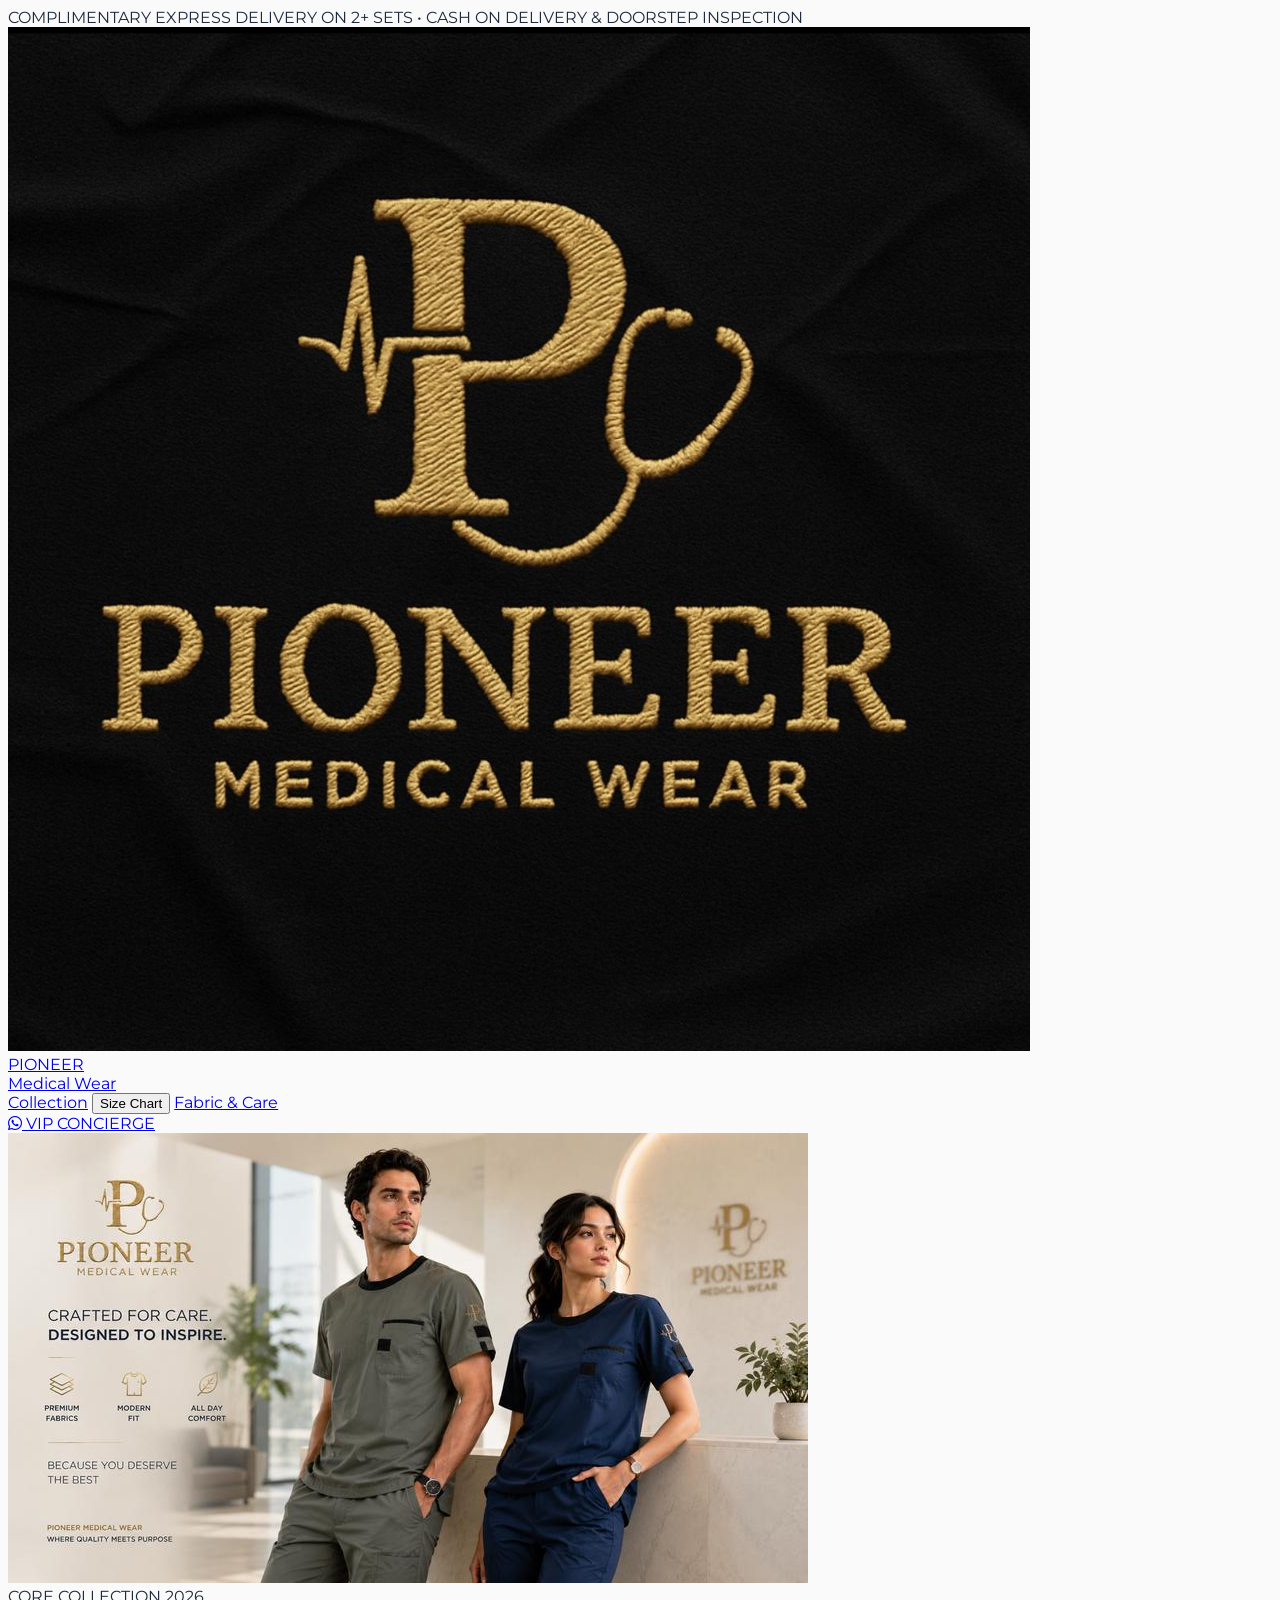
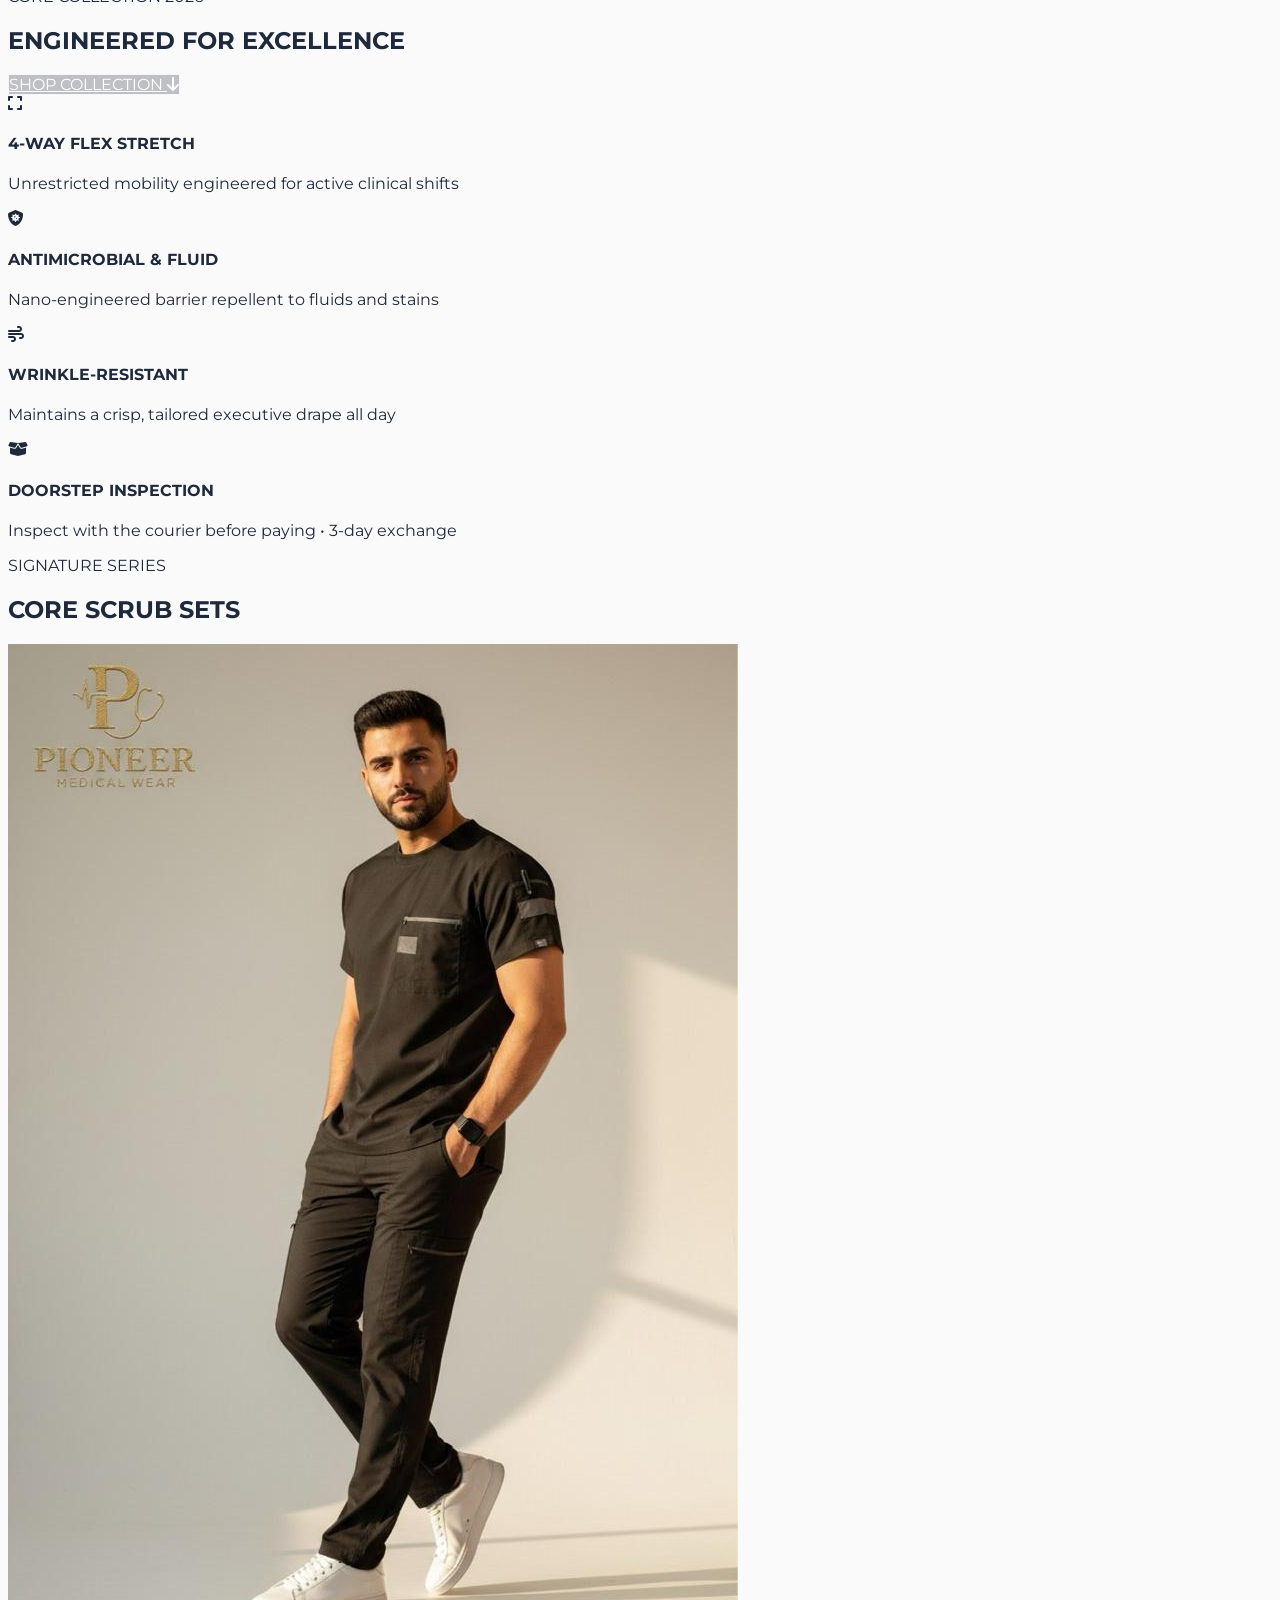
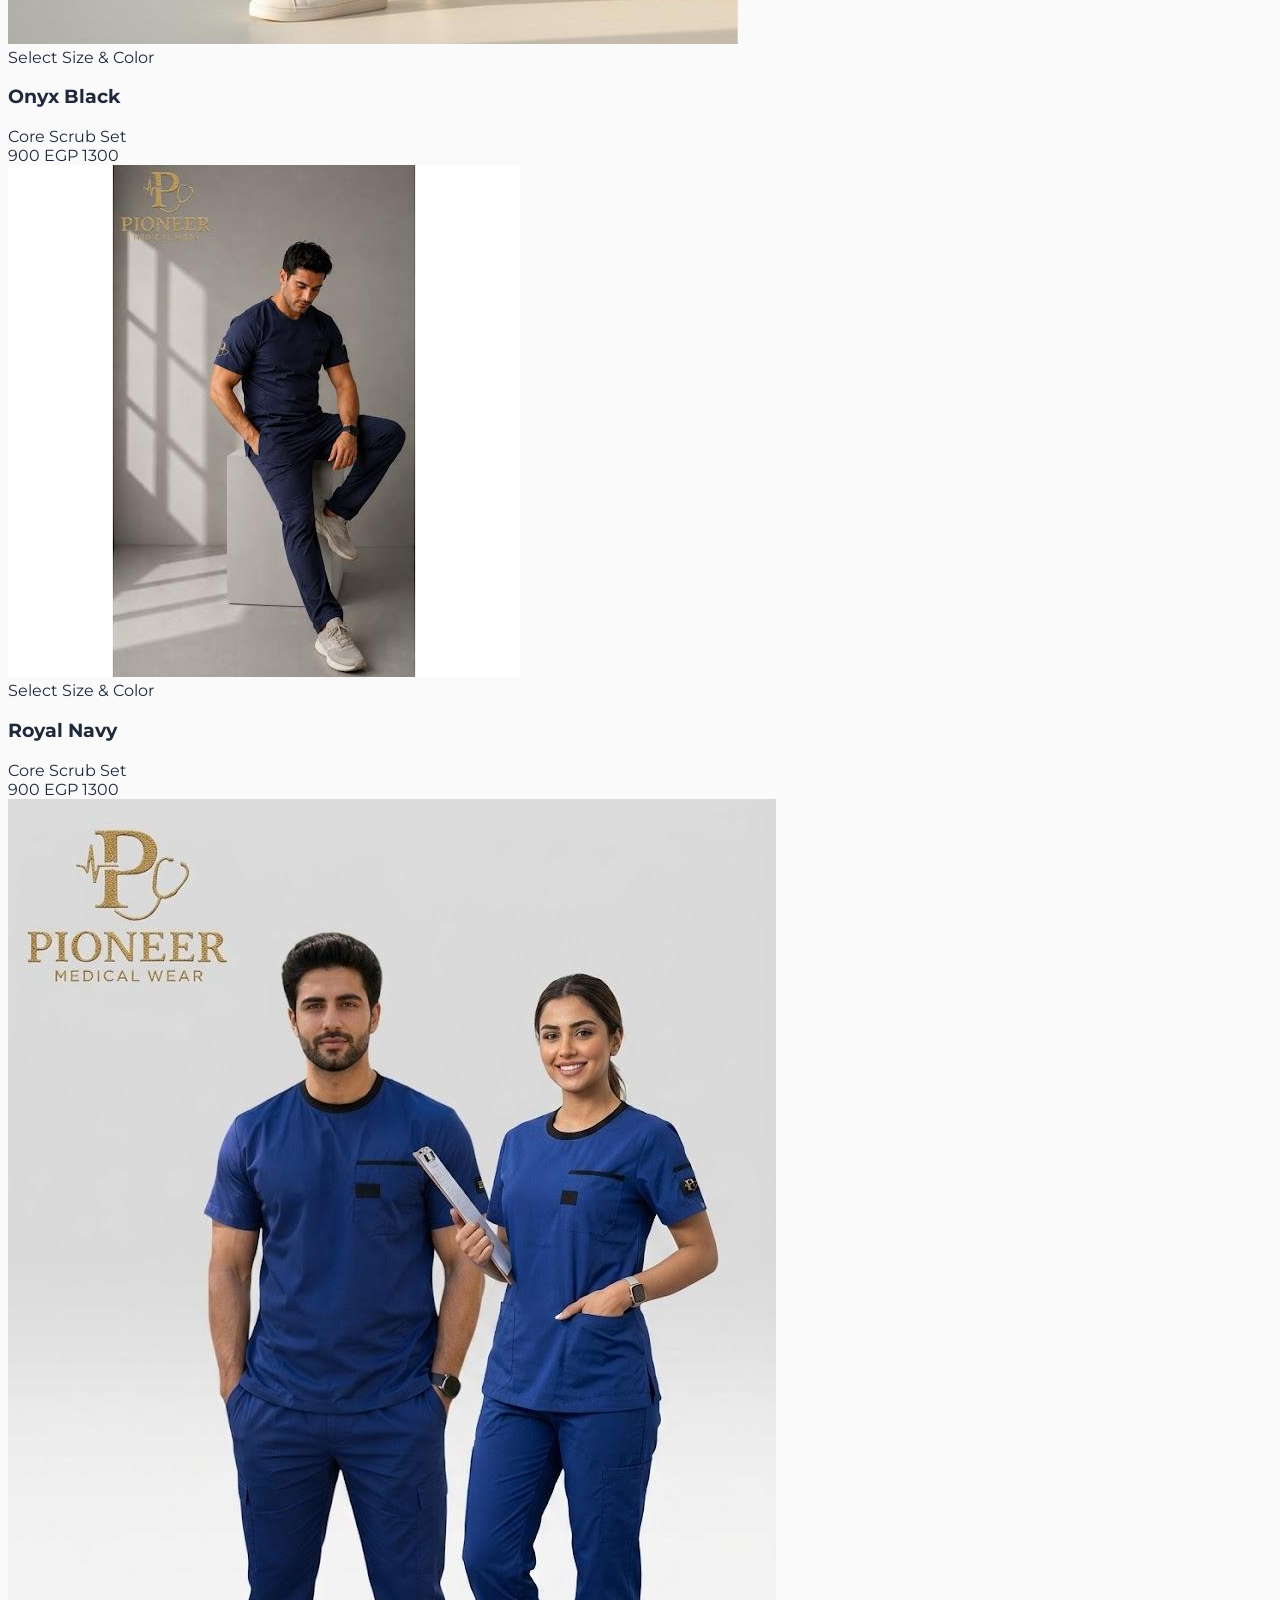
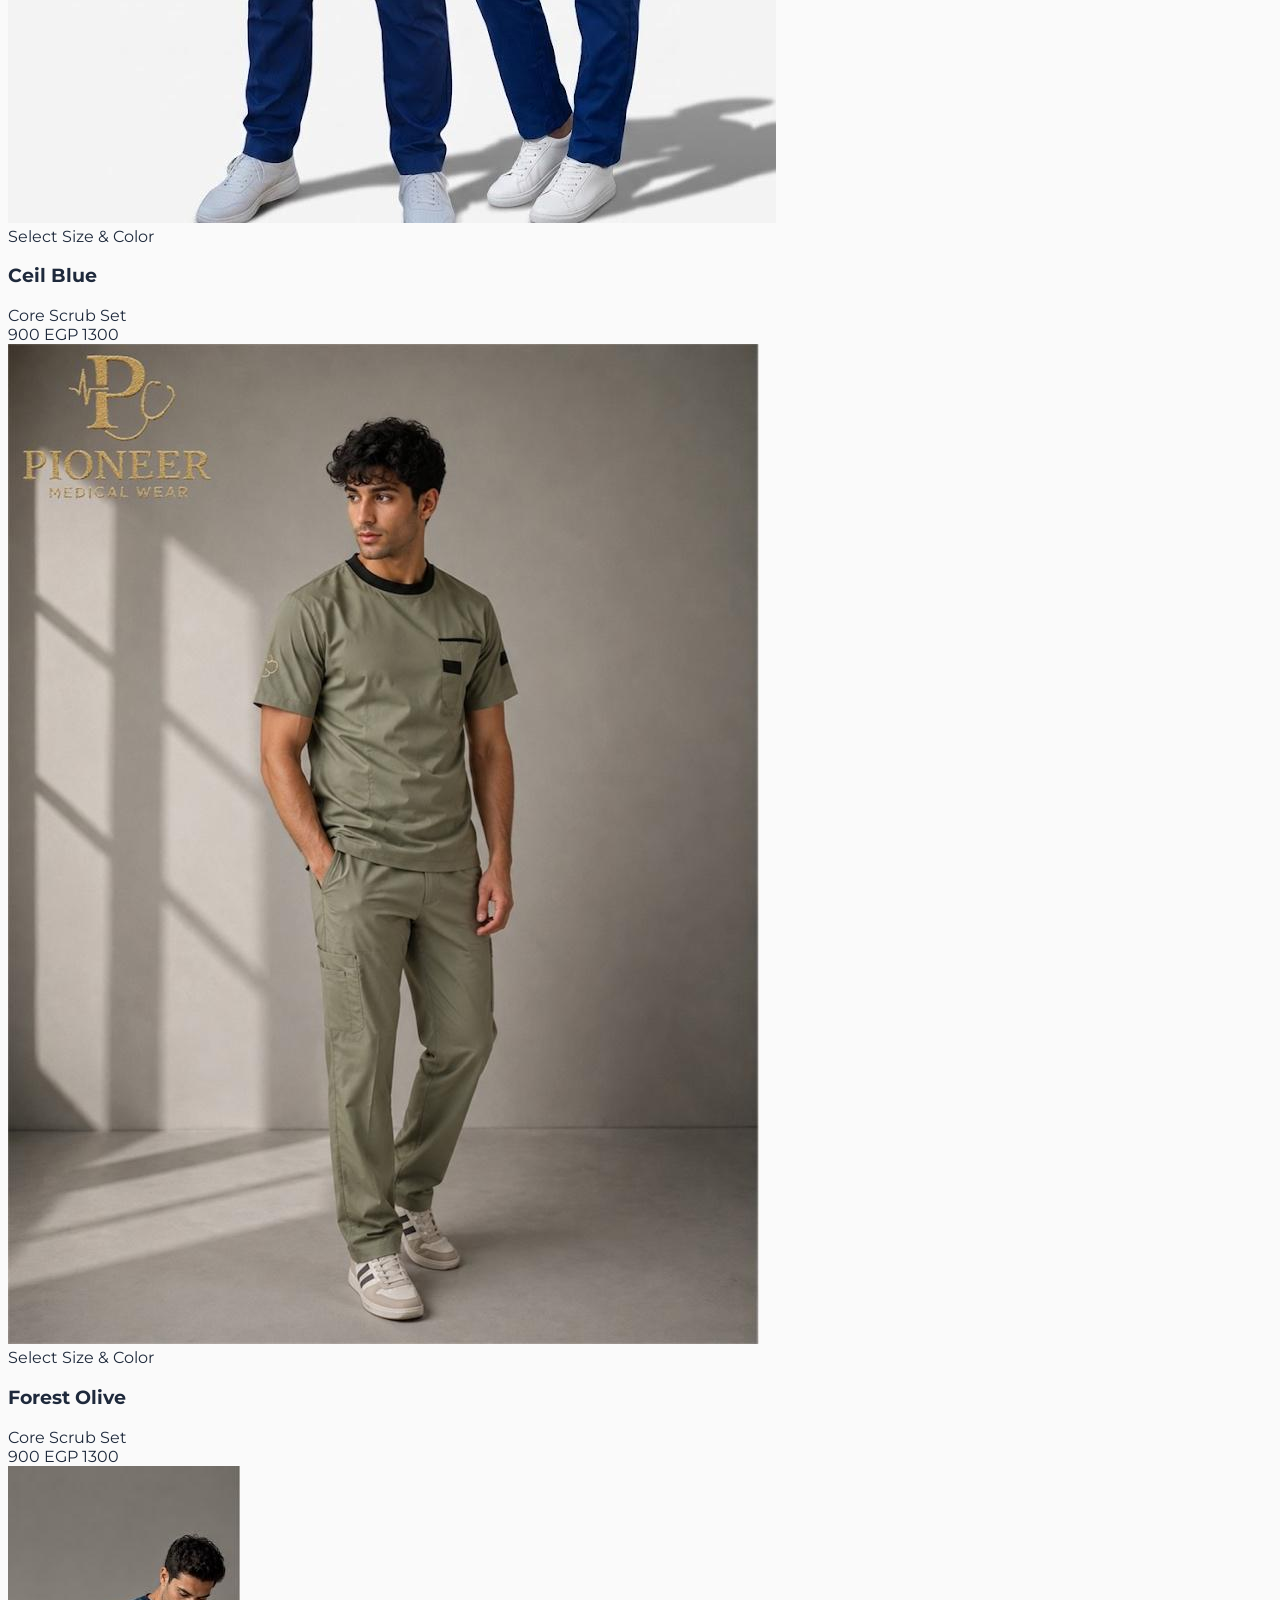
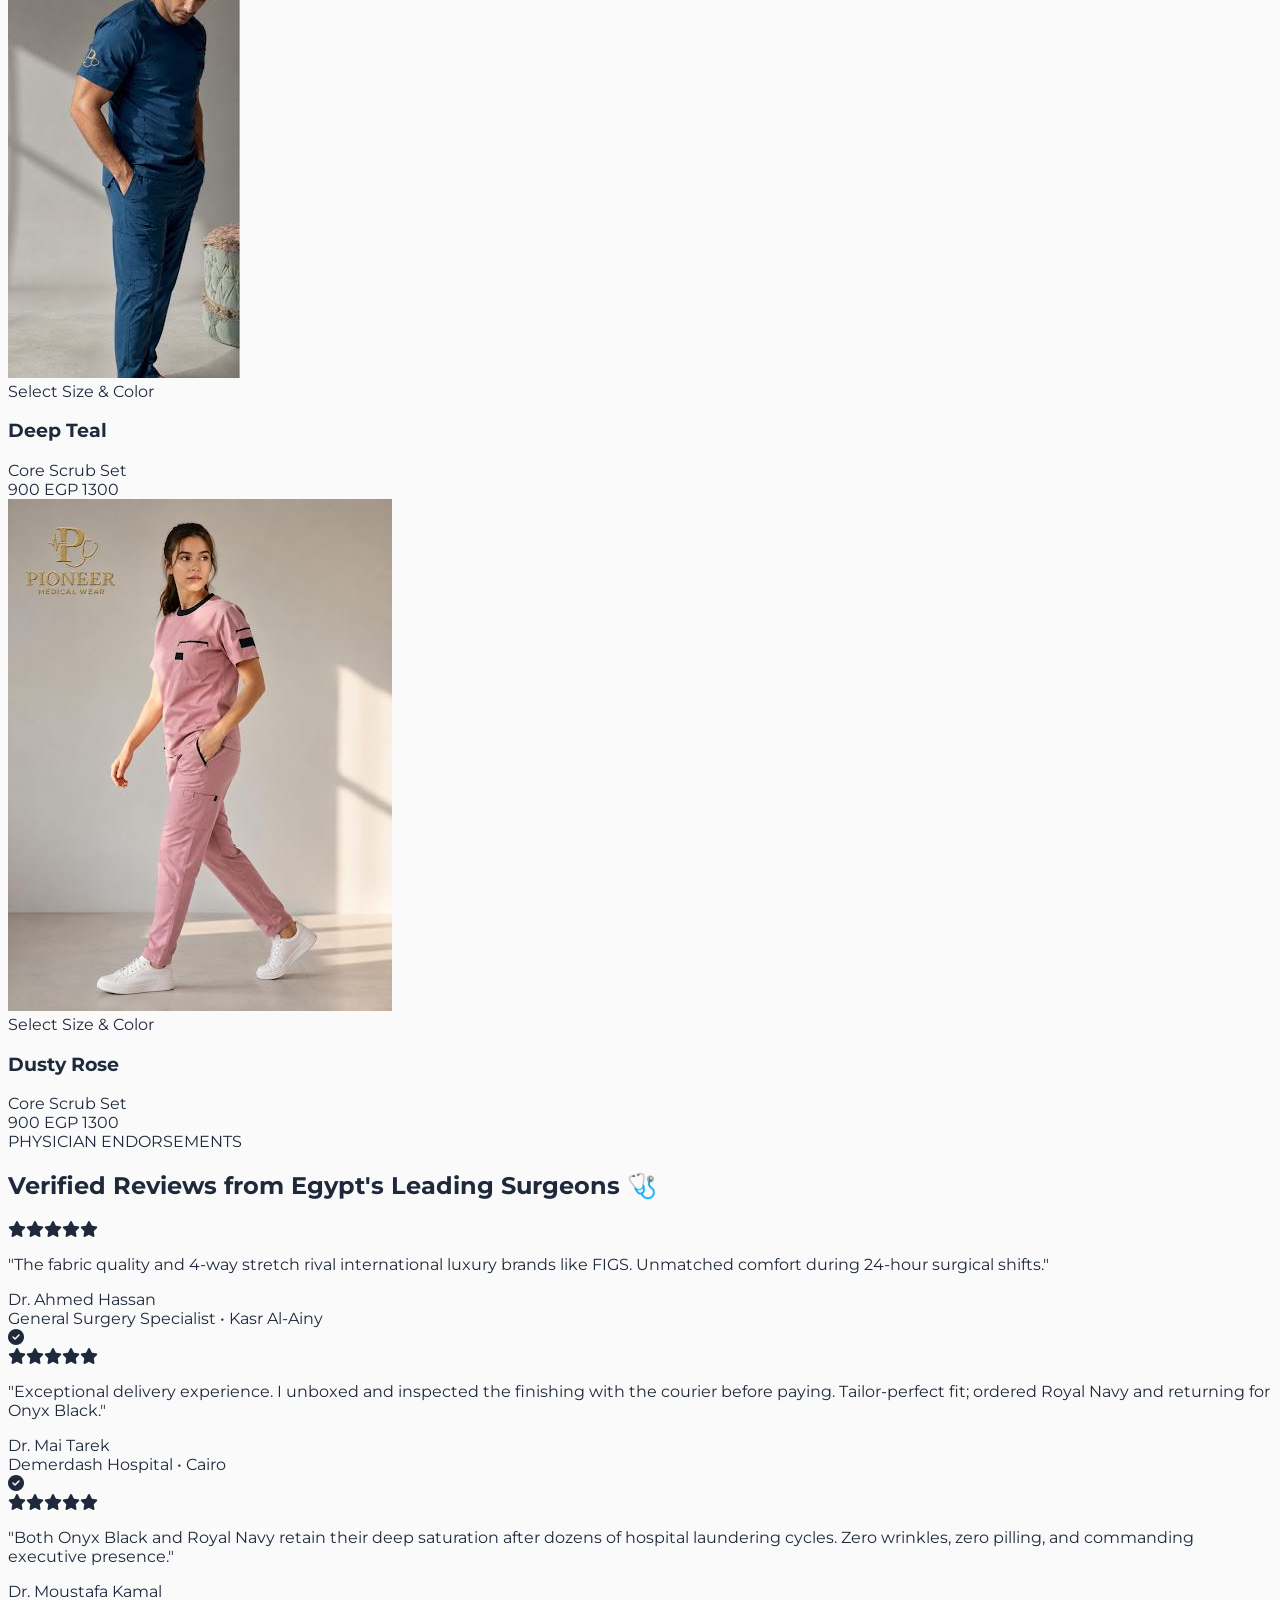
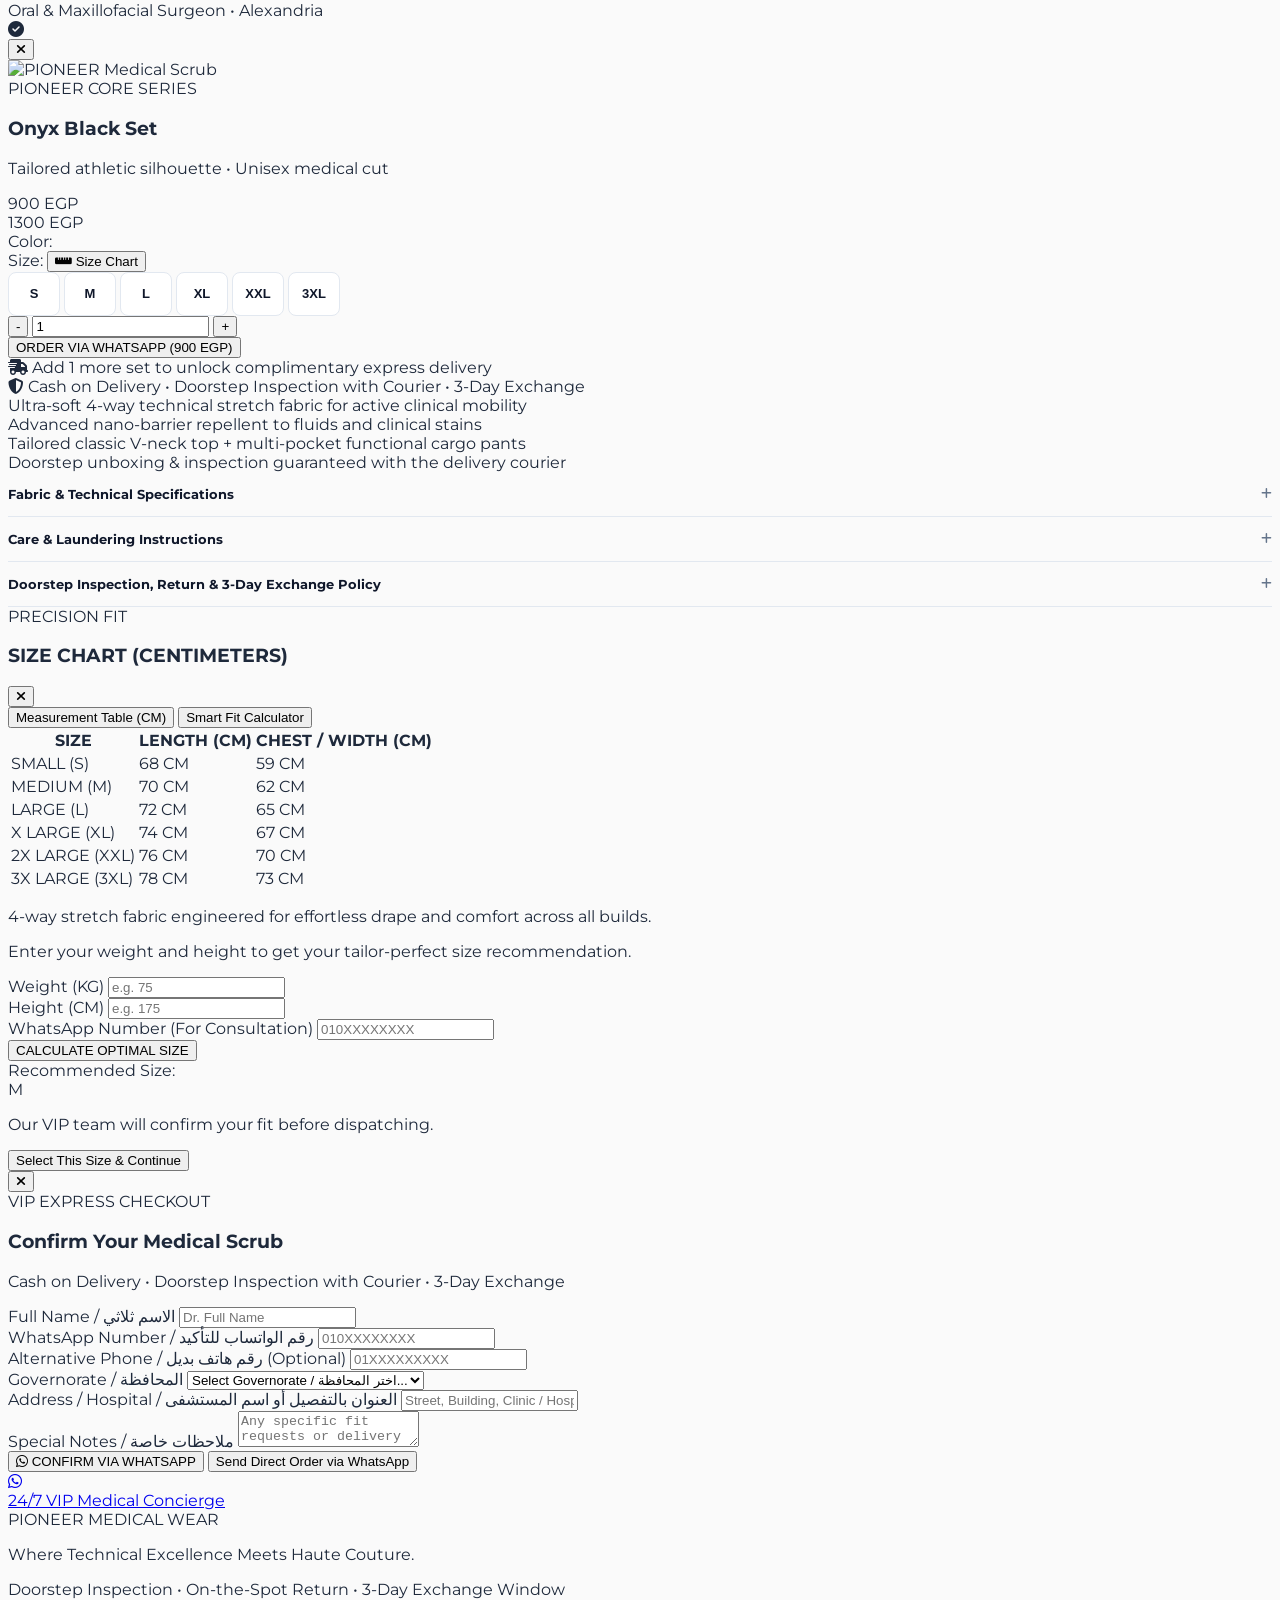
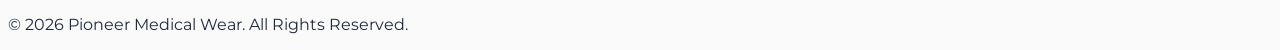
==== commit fb6e2740: "Simplify hero section and ensure all customer numbers and leads are captured" ====
--- a/index.html
+++ b/index.html
@@ -98,28 +98,18 @@
             <div class="absolute inset-0 bg-gradient-to-t from-slate-950/95 via-slate-950/35 to-transparent"></div>
         </div>
         
-        <div class="container mx-auto px-4 relative z-10 text-center max-w-2xl">
-            <div class="text-[11px] font-bold tracking-[0.3em] text-gold-400 uppercase mb-2">
+        <div class="container mx-auto px-4 relative z-10 text-center max-w-xl">
+            <div class="text-[11px] font-bold tracking-[0.3em] text-gold-400 uppercase mb-3">
                 CORE COLLECTION 2026
             </div>
-            <h1 class="text-3xl sm:text-5xl md:text-6xl font-black text-white tracking-tight leading-tight mb-4">
+            <h1 class="text-3xl sm:text-5xl md:text-6xl font-black text-white tracking-tight leading-tight mb-6 uppercase">
                 ENGINEERED FOR EXCELLENCE
             </h1>
-            <p class="text-slate-300 text-xs sm:text-sm font-medium max-w-md mx-auto mb-6 leading-relaxed">
-                Ultra-soft 4-way technical stretch • Tailored for demanding 24-hour hospital shifts
-            </p>
             <div>
-                <a href="#products" class="ghost-btn font-black py-3.5 px-8 sm:px-10 rounded-full text-xs uppercase tracking-widest inline-flex items-center gap-2.5 shadow-lg">
-                    <span>EXPLORE COLLECTION</span>
+                <a href="#products" class="ghost-btn font-black py-3 px-8 rounded-full text-xs uppercase tracking-widest inline-flex items-center gap-2 shadow-lg">
+                    <span>SHOP COLLECTION</span>
                     <i class="fa-solid fa-arrow-down text-[10px]"></i>
                 </a>
-            </div>
-            <div class="mt-6 flex flex-wrap justify-center items-center gap-4 text-[11px] text-slate-300 font-medium">
-                <span>Cash on Delivery</span>
-                <span>•</span>
-                <span>Doorstep Inspection with Courier</span>
-                <span>•</span>
-                <span>3-Day Complimentary Exchange</span>
             </div>
         </div>
     </section>
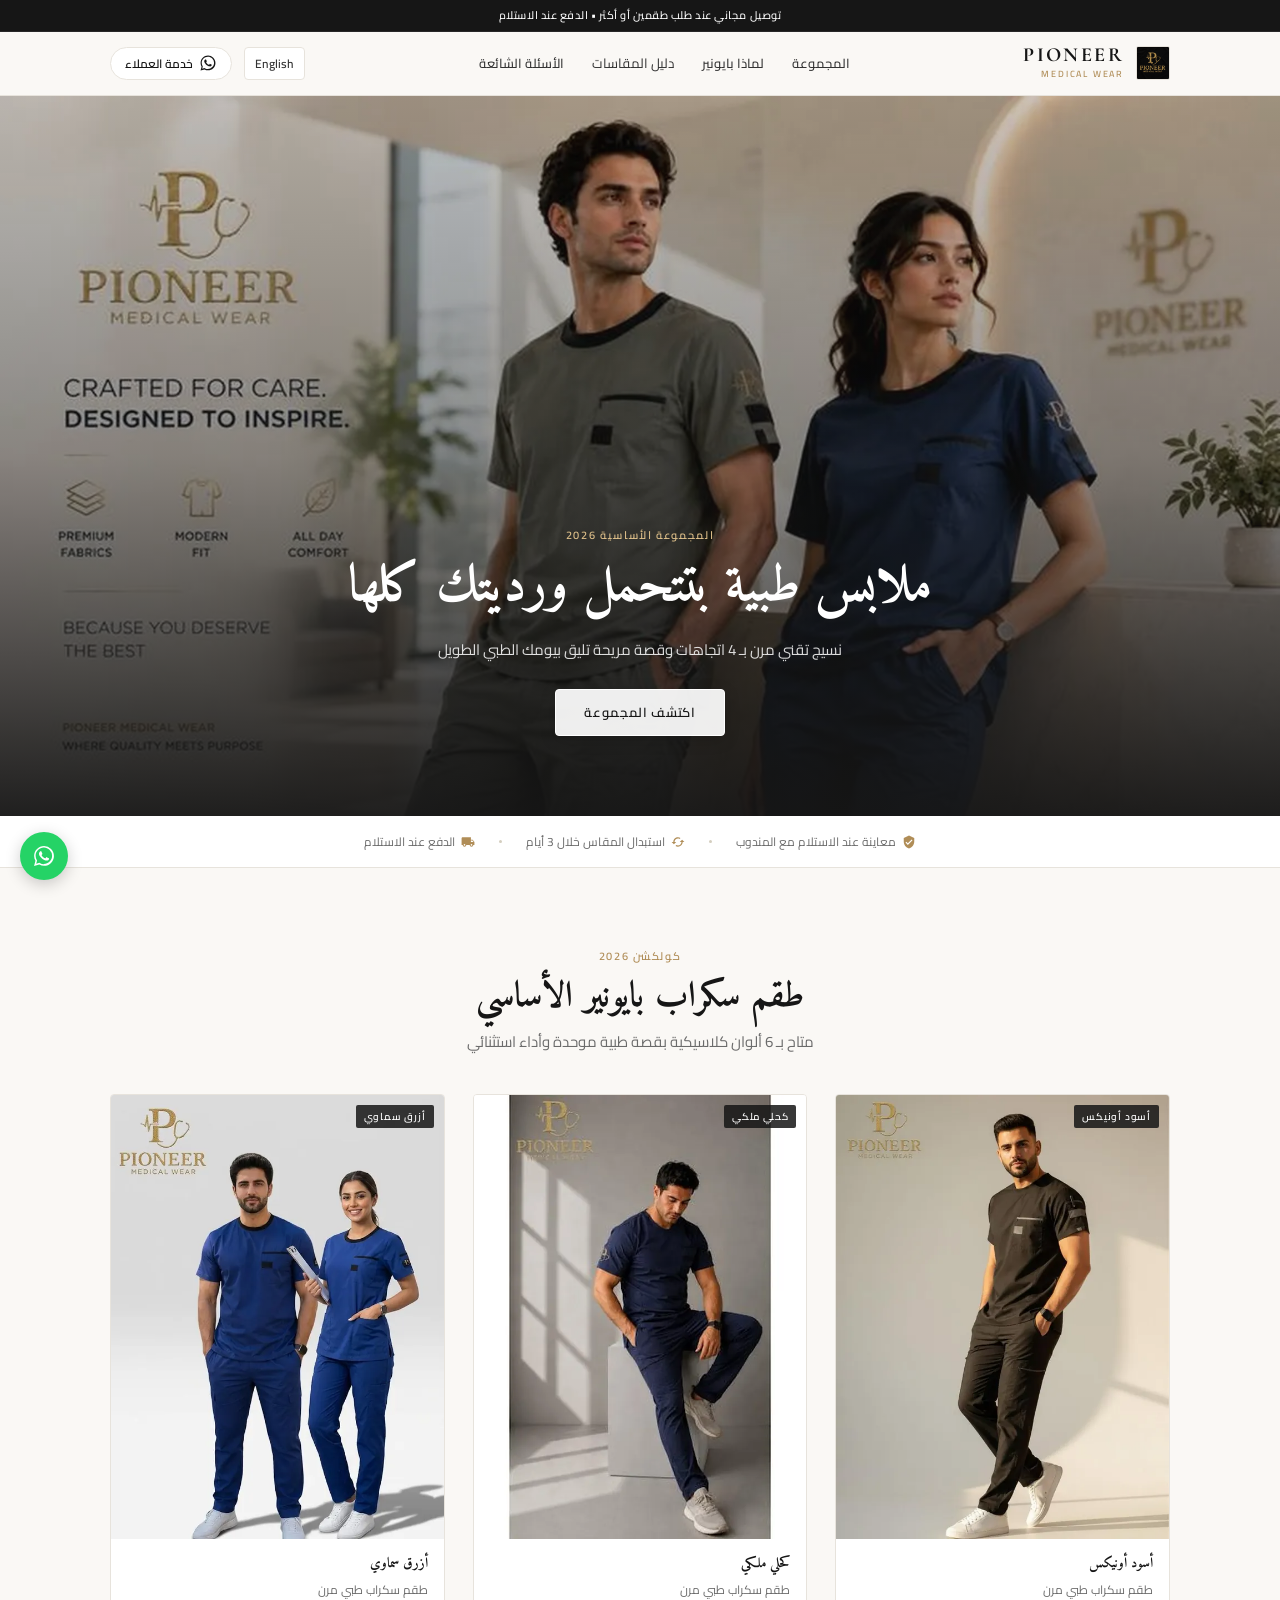
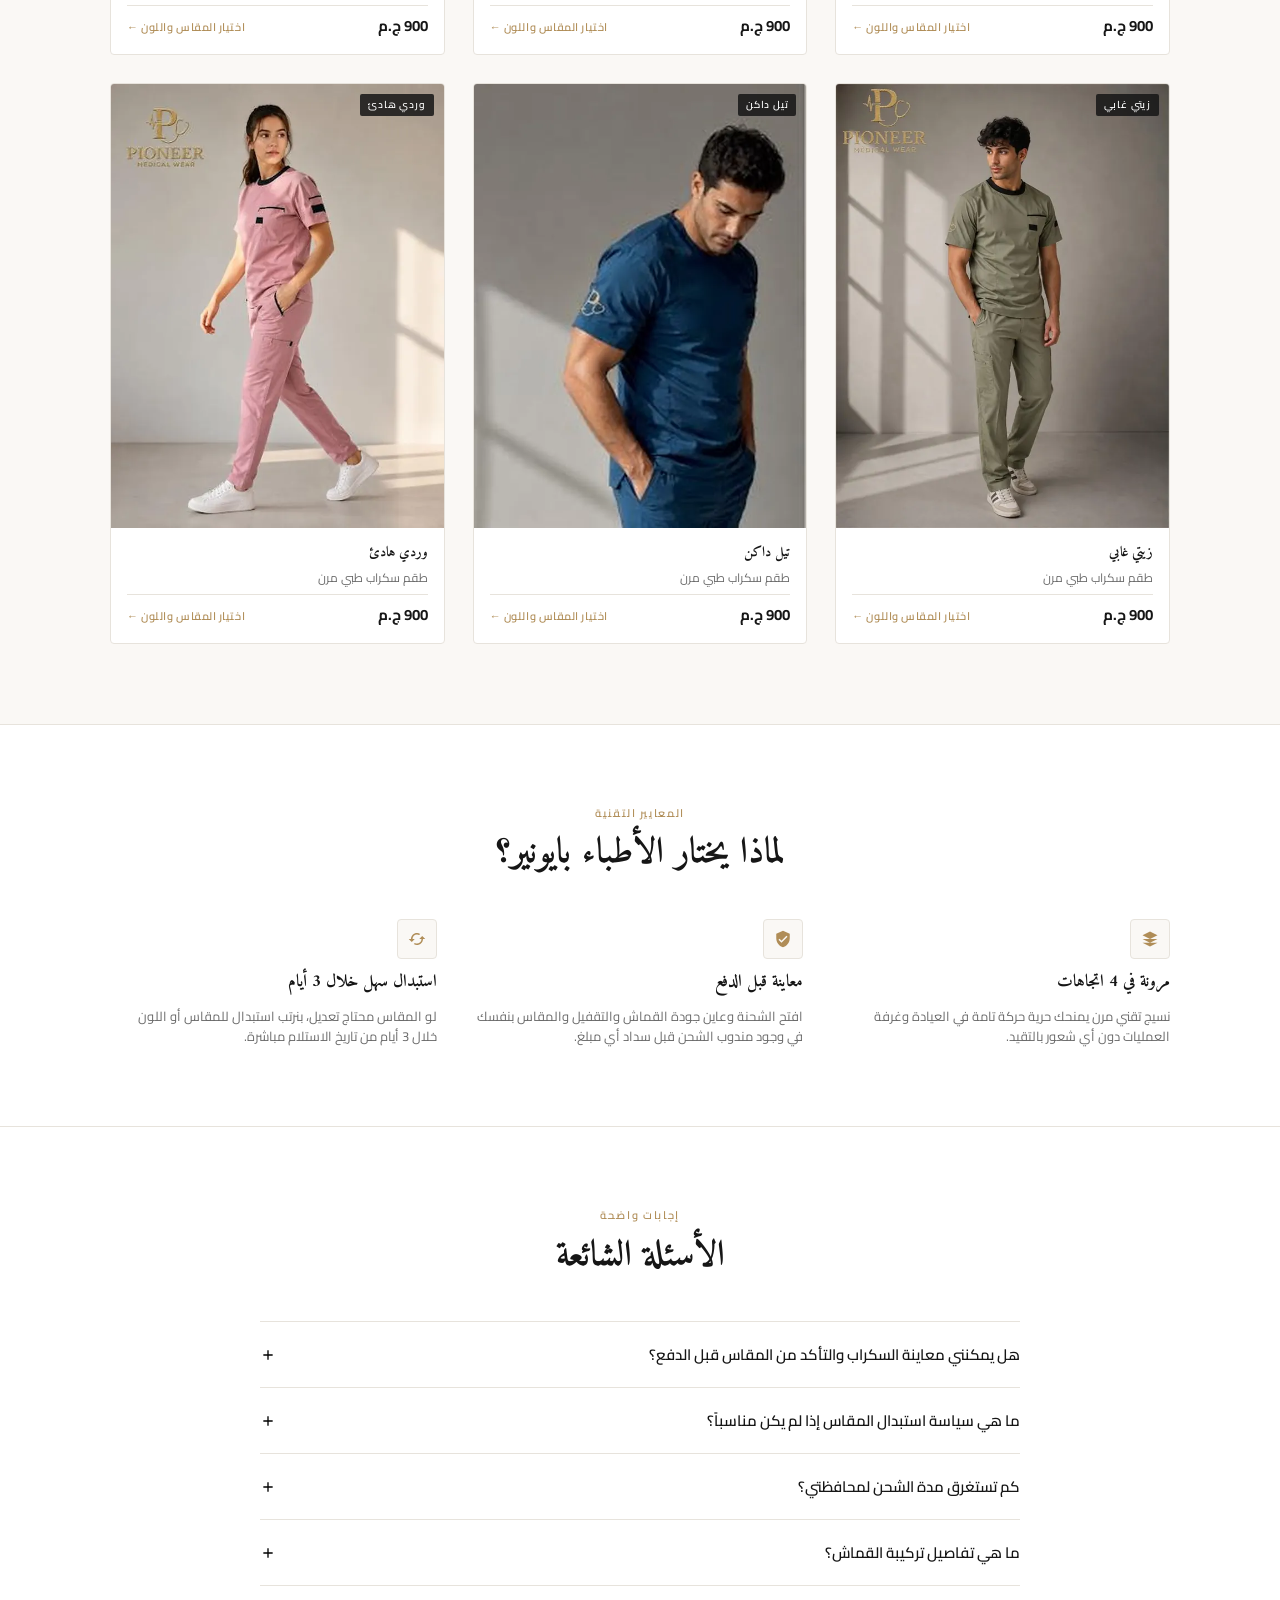
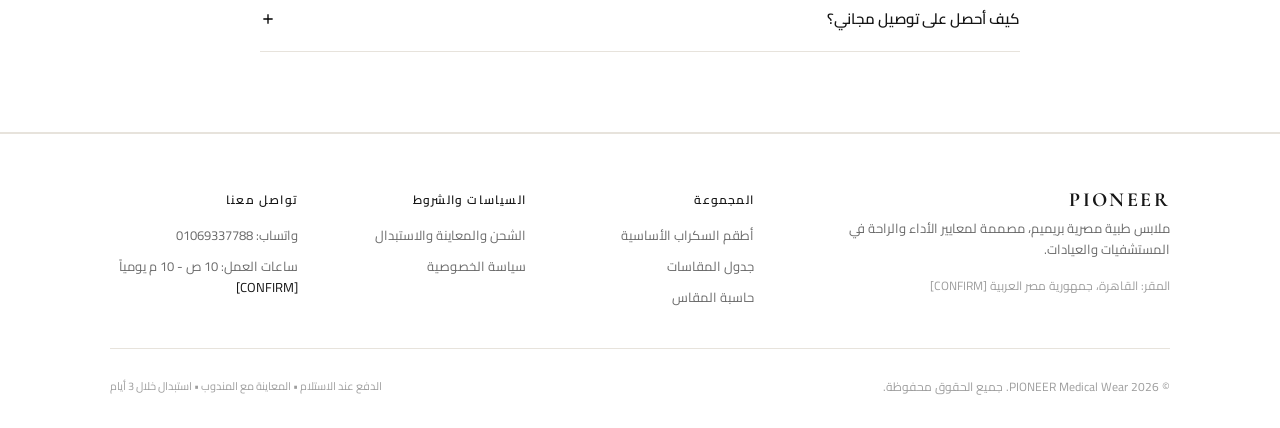
==== commit 67f0cf24: "Phase 1: Performance - pure CSS variables, WebP 3:4 crops, responsive hero srcset, inline SVGs, defe" ====
--- a/index.html
+++ b/index.html
@@ -1,36 +1,27 @@
 <!DOCTYPE html>
-<html lang="en" dir="ltr">
+<html lang="ar" dir="rtl">
 <head>
     <meta charset="UTF-8">
-    <meta name="viewport" content="width=device-width, initial-scale=1.0, maximum-scale=1.0, user-scalable=no">
-    <title>PIONEER | Luxury Medical Wear</title>
+    <meta name="viewport" content="width=device-width, initial-scale=1.0">
+    <title>PIONEER | ملابس طبية بريميم | Premium Medical Wear</title>
+    <meta name="description" content="سكراب طبي مصمم بنسيج 4-way stretch لأعلى معايير الراحة في نبطشيات المستشفى. معاينة عند الاستلام واستبدال خلال 3 أيام.">
+    <meta name="theme-color" content="#FAF8F5">
+    
+    <!-- Open Graph -->
+    <meta property="og:title" content="PIONEER Medical Wear | ملابس طبية بريميم">
+    <meta property="og:description" content="ملابس طبية تتحمل ورديتك كلها. خامة فائقة النعومة ومعاينة عند الاستلام.">
+    <meta property="og:image" content="images/hero_800.jpg">
+    <meta property="og:type" content="website">
+
+    <!-- Favicon -->
     <link rel="icon" type="image/jpeg" href="logo.jpg">
-    <script src="https://cdn.tailwindcss.com"></script>
-    <script>
-        tailwind.config = {
-            theme: {
-                extend: {
-                    colors: {
-                        gold: { 
-                            300: '#dfbe79', 
-                            400: '#c59b4c', 
-                            500: '#b88d3f', 
-                            600: '#9e7830',
-                            700: '#7a5a1f'
-                        }
-                    },
-                    fontFamily: {
-                        'montserrat': ['Montserrat', 'sans-serif'],
-                        'cairo': ['Cairo', 'sans-serif'],
-                    }
-                }
-            }
-        }
-    </script>
+
+    <!-- Fonts: Preconnect & Load only required weights with font-display: swap -->
     <link rel="preconnect" href="https://fonts.googleapis.com">
     <link rel="preconnect" href="https://fonts.gstatic.com" crossorigin>
-    <link href="https://fonts.googleapis.com/css2?family=Cairo:wght@400;500;600;700;800&family=Montserrat:wght@400;500;600;700;800;900&display=swap" rel="stylesheet">
-    <link rel="stylesheet" href="https://cdnjs.cloudflare.com/ajax/libs/font-awesome/6.4.0/css/all.min.css">
+    <link href="https://fonts.googleapis.com/css2?family=Amiri:wght@700&family=Cairo:wght@400;500;600;700&family=Cormorant+Garamond:wght@500;600;700&display=swap" rel="stylesheet">
+    
+    <!-- Pure CSS Variables & Styles (No runtime compiler) -->
     <link rel="stylesheet" href="styles.css">
 
     <!-- Meta Pixel Code -->
@@ -51,526 +42,632 @@
     /></noscript>
     <!-- End Meta Pixel Code -->
 </head>
-<body class="bg-[#fafafa] text-slate-900 font-montserrat antialiased selection:bg-slate-900 selection:text-white pb-16 pt-[33px]">
-
-    <!-- CMS Dynamic Announcement Bar -->
-    <div id="cmsAnnouncement" class="hidden fixed top-0 left-0 w-full bg-slate-950 text-gold-400 text-center py-2 text-xs font-semibold z-[60] border-b border-slate-800">
-        <!-- Injected via CMS if active -->
+<body>
+
+    <!-- 1. Slim Announcement Bar -->
+    <div id="cmsAnnouncement" class="announcement-bar" role="region" aria-label="Announcement">
+        <span id="announcementText" data-i18n="announcementDefault">توصيل مجاني عند طلب طقمين أو أكثر • الدفع عند الاستلام</span>
     </div>
 
-    <!-- Quiet Luxury Top Bar -->
-    <div class="fixed top-0 left-0 w-full bg-slate-950 text-slate-200 text-center py-2 text-[11px] font-medium z-50 tracking-widest uppercase flex justify-center items-center gap-3 px-4">
-        <span>COMPLIMENTARY EXPRESS DELIVERY ON 2+ SETS</span>
-        <span class="text-slate-600">•</span>
-        <span>CASH ON DELIVERY & DOORSTEP INSPECTION</span>
+    <!-- 2. Minimalist Quiet Luxury Header -->
+    <header class="site-header" role="banner">
+        <div class="container header-inner">
+            <a href="#" class="brand" aria-label="Pioneer Medical Wear">
+                <img src="images/logo.webp" alt="PIONEER" class="brand-logo" width="34" height="34" onerror="this.src='logo.jpg'">
+                <div class="brand-text">
+                    <span class="brand-name">PIONEER</span>
+                    <span class="brand-tag" data-i18n="brandTag">Medical Wear</span>
+                </div>
+            </a>
+
+            <nav class="header-nav" aria-label="Main Navigation">
+                <a href="#collection" data-i18n="navCollection">المجموعة</a>
+                <a href="#why-pioneer" data-i18n="navWhy">لماذا بايونير</a>
+                <button type="button" id="openSizeGuideNav" data-i18n="navSize">دليل المقاسات</button>
+                <a href="#faq" data-i18n="navFaq">الأسئلة الشائعة</a>
+            </nav>
+
+            <div class="header-actions">
+                <button type="button" id="langToggleBtn" class="lang-toggle" aria-label="Switch Language">
+                    <span id="langLabel">English</span>
+                </button>
+                <a href="https://wa.me/201069337788" target="_blank" rel="noopener noreferrer" class="whatsapp-link-btn" aria-label="WhatsApp Concierge">
+                    <svg class="icon" viewBox="0 0 24 24" aria-hidden="true"><path d="M12.04 2c-5.46 0-9.91 4.45-9.91 9.91 0 1.75.46 3.45 1.32 4.95L2.05 22l5.25-1.38c1.45.79 3.08 1.21 4.74 1.21 5.46 0 9.91-4.45 9.91-9.91 0-2.65-1.03-5.14-2.9-7.01A9.816 9.816 0 0 0 12.04 2zm0 18.15c-1.52 0-3.01-.41-4.31-1.18l-.31-.18-3.2.84.85-3.12-.2-.32a8.19 8.19 0 0 1-1.26-4.38c0-4.54 3.7-8.24 8.24-8.24 2.2 0 4.27.86 5.82 2.42a8.18 8.18 0 0 1 2.41 5.83c.01 4.54-3.69 8.23-8.25 8.23zm4.52-6.17c-.25-.12-1.47-.72-1.7-.81-.23-.08-.39-.12-.56.12-.17.25-.64.81-.79.97-.14.17-.29.19-.54.06-.25-.12-1.05-.39-1.99-1.23-.74-.66-1.23-1.47-1.38-1.72-.14-.25-.02-.38.11-.5.11-.11.25-.29.37-.43.12-.14.17-.25.25-.41.08-.17.04-.31-.02-.43s-.56-1.34-.76-1.84c-.2-.48-.41-.42-.56-.43h-.48c-.17 0-.43.06-.66.31-.22.25-.86.84-.86 2.05s.88 2.38 1 2.55c.12.17 1.73 2.64 4.2 3.7.59.25 1.05.41 1.41.52.59.19 1.13.16 1.56.1.48-.07 1.47-.6 1.67-1.18.21-.58.21-1.07.15-1.18-.06-.11-.23-.17-.48-.29z"/></svg>
+                    <span data-i18n="conciergeLabel">خدمة العملاء</span>
+                </a>
+            </div>
+        </div>
+    </header>
+
+    <!-- 3. Hero Section (One-line promise + One CTA) -->
+    <section class="hero-section" aria-labelledby="heroTitle">
+        <div class="hero-media">
+            <picture>
+                <source type="image/webp" srcset="images/hero_800.webp 800w, images/hero_1600.webp 1600w" sizes="100vw">
+                <source type="image/jpeg" srcset="images/hero_800.jpg 800w, images/hero_1600.jpg 1600w" sizes="100vw">
+                <img src="images/hero_800.jpg" alt="PIONEER Medical Wear Collection" class="hero-image" width="800" height="450" fetchpriority="high" decoding="async">
+            </picture>
+            <!-- [CONFIRM: need a 1600px hero photo for crisp full-width desktop view] -->
+            <div class="hero-scrim"></div>
+        </div>
+
+        <div class="container hero-content">
+            <div class="eyebrow" style="color: #DFC08A;" data-i18n="heroEyebrow">المجموعة الأساسية 2026</div>
+            <h1 id="heroTitle" class="hero-title" data-i18n="heroTitle">ملابس طبية بتتحمل ورديتك كلها</h1>
+            <p class="hero-subtitle" data-i18n="heroSubtitle">نسيج تقني مرن بـ 4 اتجاهات وقصة مريحة تليق بيومك الطبي الطويل</p>
+            <div>
+                <!-- [CONFIRM: gender-neutral wording preferred? use "اكتشف المجموعة" if unisex] -->
+                <a href="#collection" class="btn btn-hero" data-i18n="heroCta">اكتشف المجموعة</a>
+            </div>
+        </div>
+    </section>
+
+    <!-- Trust Strip -->
+    <div class="trust-strip" role="complementary" aria-label="Customer Guarantees">
+        <div class="trust-item">
+            <svg class="icon icon-sm" viewBox="0 0 24 24" style="color: var(--accent);"><path d="M12 1L3 5v6c0 5.55 3.84 10.74 9 12 5.16-1.26 9-6.45 9-12V5l-9-4zm-2 16l-4-4 1.41-1.41L10 14.17l6.59-6.59L18 9l-8 8z"/></svg>
+            <span data-i18n="trustInspection">معاينة عند الاستلام مع المندوب</span>
+        </div>
+        <span class="trust-dot"></span>
+        <div class="trust-item">
+            <svg class="icon icon-sm" viewBox="0 0 24 24" style="color: var(--accent);"><path d="M19 8l-4 4h3c0 3.31-2.69 6-6 6-1.01 0-1.97-.25-2.8-.7l-1.46 1.46C8.97 19.54 10.43 20 12 20c4.42 0 8-3.58 8-8h3l-4-4zM6 12c0-3.31 2.69-6 6-6 1.01 0 1.97.25 2.8.7l1.46-1.46C15.03 4.46 13.57 4 12 4c-4.42 0-8 3.58-8 8H1l4 4 4-4H6z"/></svg>
+            <span data-i18n="trustExchange">استبدال المقاس خلال 3 أيام</span>
+        </div>
+        <span class="trust-dot"></span>
+        <div class="trust-item">
+            <svg class="icon icon-sm" viewBox="0 0 24 24" style="color: var(--accent);"><path d="M20 8h-3V4H3c-1.1 0-2 .9-2 2v11h2c0 1.66 1.34 3 3 3s3-1.34 3-3h6c0 1.66 1.34 3 3 3s3-1.34 3-3h2v-5l-3-4zM6 18.5c-.83 0-1.5-.67-1.5-1.5s.67-1.5 1.5-1.5 1.5.67 1.5 1.5-.67 1.5-1.5 1.5zm13.5-9l1.96 2.5H17V9.5h2.5zm-1.5 9c-.83 0-1.5-.67-1.5-1.5s.67-1.5 1.5-1.5 1.5.67 1.5 1.5-.67 1.5-1.5 1.5z"/></svg>
+            <span data-i18n="trustCod">الدفع عند الاستلام</span>
+        </div>
     </div>
 
-    <!-- Minimalist Luxury Header (Orova Inspired) -->
-    <header class="fixed top-[33px] w-full bg-white/95 backdrop-blur-md border-b border-slate-200/80 z-40 transition-all duration-300">
-        <div class="container mx-auto px-4 sm:px-8 py-3.5 flex justify-between items-center">
-            <a href="#" class="flex items-center gap-3 group">
-                <div class="w-10 h-10 rounded-full overflow-hidden border border-slate-200 shadow-sm bg-black flex-shrink-0 group-hover:scale-105 transition-transform duration-300">
-                    <img src="logo.jpg" alt="PIONEER Medical Wear" class="w-full h-full object-cover">
-                </div>
-                <div class="text-left">
-                    <div class="font-black tracking-[0.18em] text-base sm:text-lg text-slate-900 leading-none">PIONEER</div>
-                    <div class="text-[9px] font-bold text-gold-600 tracking-[0.25em] uppercase leading-tight mt-0.5">Medical Wear</div>
-                </div>
-            </a>
-            <div class="flex items-center gap-6">
-                <nav class="hidden md:flex items-center gap-8 text-xs font-semibold tracking-widest text-slate-600 uppercase">
-                    <a href="#products" class="hover:text-slate-950 transition">Collection</a>
-                    <button id="openSizeGuideNav" class="hover:text-slate-950 transition cursor-pointer">Size Chart</button>
-                    <a href="#fabric" class="hover:text-slate-950 transition">Fabric & Care</a>
-                </nav>
-                <a href="https://wa.me/201069337788" target="_blank" class="border border-slate-300 hover:border-slate-900 text-slate-900 text-xs font-bold px-4 py-1.5 rounded-full transition flex items-center gap-2 group shadow-sm">
-                    <i class="fa-brands fa-whatsapp text-emerald-600 text-sm group-hover:scale-110 transition-transform"></i>
-                    <span>VIP CONCIERGE</span>
+    <!-- 4. Collection Grid (6 Colors) -->
+    <section id="collection" class="section-padding" aria-labelledby="collectionTitle">
+        <div class="container">
+            <div class="collection-header">
+                <div class="eyebrow" data-i18n="collectionEyebrow">كولكشن 2026</div>
+                <h2 id="collectionTitle" class="collection-title" data-i18n="collectionTitle">طقم سكراب بايونير الأساسي</h2>
+                <p data-i18n="collectionDesc">متاح بـ 6 ألوان كلاسيكية بقصة طبية موحدة وأداء استثنائي</p>
+            </div>
+
+            <div id="productGrid" class="collection-grid" role="list">
+                <!-- Injected immediately via app.js -->
+            </div>
+        </div>
+    </section>
+
+    <!-- 5. "Why Pioneer" (3 Short Points) -->
+    <section id="why-pioneer" class="section-padding features-section" aria-labelledby="whyTitle">
+        <div class="container">
+            <div class="collection-header">
+                <div class="eyebrow" data-i18n="whyEyebrow">المعايير التقنية</div>
+                <h2 id="whyTitle" class="collection-title" data-i18n="whyTitle">لماذا يختار الأطباء بايونير؟</h2>
+            </div>
+
+            <div class="features-grid">
+                <div class="feature-item">
+                    <div class="feature-icon-box" aria-hidden="true">
+                        <svg class="icon" viewBox="0 0 24 24"><path d="M12 2L2 7l10 5 10-5-10-5zM2 17l10 5 10-5M2 12l10 5 10-5"/></svg>
+                    </div>
+                    <h3 class="feature-title" data-i18n="feature1Title">مرونة في 4 اتجاهات</h3>
+                    <p class="feature-desc" data-i18n="feature1Desc">نسيج تقني مرن يمنحك حرية حركة تامة في العيادة وغرفة العمليات دون أي شعور بالتقيد.</p>
+                </div>
+
+                <div class="feature-item">
+                    <div class="feature-icon-box" aria-hidden="true">
+                        <svg class="icon" viewBox="0 0 24 24"><path d="M12 1L3 5v6c0 5.55 3.84 10.74 9 12 5.16-1.26 9-6.45 9-12V5l-9-4zm-2 16l-4-4 1.41-1.41L10 14.17l6.59-6.59L18 9l-8 8z"/></svg>
+                    </div>
+                    <h3 class="feature-title" data-i18n="feature2Title">معاينة قبل الدفع</h3>
+                    <p class="feature-desc" data-i18n="feature2Desc">افتح الشحنة وعاين جودة القماش والتقفيل والمقاس بنفسك في وجود مندوب الشحن قبل سداد أي مبلغ.</p>
+                </div>
+
+                <div class="feature-item">
+                    <div class="feature-icon-box" aria-hidden="true">
+                        <svg class="icon" viewBox="0 0 24 24"><path d="M19 8l-4 4h3c0 3.31-2.69 6-6 6-1.01 0-1.97-.25-2.8-.7l-1.46 1.46C8.97 19.54 10.43 20 12 20c4.42 0 8-3.58 8-8h3l-4-4zM6 12c0-3.31 2.69-6 6-6 1.01 0 1.97.25 2.8.7l1.46-1.46C15.03 4.46 13.57 4 12 4c-4.42 0-8 3.58-8 8H1l4 4 4-4H6z"/></svg>
+                    </div>
+                    <h3 class="feature-title" data-i18n="feature3Title">استبدال سهل خلال 3 أيام</h3>
+                    <p class="feature-desc" data-i18n="feature3Desc">لو المقاس محتاج تعديل، بنرتب استبدال للمقاس أو اللون خلال 3 أيام من تاريخ الاستلام مباشرة.</p>
+                </div>
+            </div>
+        </div>
+    </section>
+
+    <!-- 6. Real Reviews Section (Driven by reviews.json; Hidden if unverified) -->
+    <!-- [CONFIRM: real reviews + permission required before making this section visible in production] -->
+    <section id="reviewsSection" class="section-padding reviews-section hidden" aria-labelledby="reviewsTitle">
+        <div class="container">
+            <div class="collection-header">
+                <div class="eyebrow" data-i18n="reviewsEyebrow">آراء الأطباء</div>
+                <h2 id="reviewsTitle" class="collection-title" data-i18n="reviewsTitle">تجارب من الميدان الطبي</h2>
+            </div>
+            <div id="reviewsGrid" class="reviews-grid">
+                <!-- Injected via app.js if verified -->
+            </div>
+        </div>
+    </section>
+
+    <!-- 7. FAQ Section (5 Questions) -->
+    <section id="faq" class="section-padding faq-section" aria-labelledby="faqTitle">
+        <div class="container">
+            <div class="collection-header">
+                <div class="eyebrow" data-i18n="faqEyebrow">إجابات واضحة</div>
+                <h2 id="faqTitle" class="collection-title" data-i18n="faqTitle">الأسئلة الشائعة</h2>
+            </div>
+
+            <div class="faq-list" id="faqAccordion">
+                <div class="faq-item">
+                    <button class="faq-trigger" type="button" aria-expanded="false">
+                        <span data-i18n="faq1Q">هل يمكنني معاينة السكراب والتأكد من المقاس قبل الدفع؟</span>
+                        <svg class="faq-icon" viewBox="0 0 24 24"><path d="M19 13h-6v6h-2v-6H5v-2h6V5h2v6h6v2z"/></svg>
+                    </button>
+                    <div class="faq-content">
+                        <p data-i18n="faq1A">نعم بالتأكيد. لديك كامل الحق في فتح الشحنة ومعاينة السكراب والتأكد من ملمس الخامة والمقاس والمظهر مع المندوب قبل دفع قيمة الطلب.</p>
+                    </div>
+                </div>
+
+                <div class="faq-item">
+                    <button class="faq-trigger" type="button" aria-expanded="false">
+                        <span data-i18n="faq2Q">ما هي سياسة استبدال المقاس إذا لم يكن مناسباً؟</span>
+                        <svg class="faq-icon" viewBox="0 0 24 24"><path d="M19 13h-6v6h-2v-6H5v-2h6V5h2v6h6v2z"/></svg>
+                    </button>
+                    <div class="faq-content">
+                        <p data-i18n="faq2A">نوفر استبدالاً للمقاس أو اللون خلال 3 أيام من الاستلام، بشرط الحفاظ على السكراب بحالته الأصلية غير ملبوس وغير مغسول وبالبطاقة الخاصة به.</p>
+                    </div>
+                </div>
+
+                <div class="faq-item">
+                    <button class="faq-trigger" type="button" aria-expanded="false">
+                        <span data-i18n="faq3Q">كم تستغرق مدة الشحن لمحافظتي؟</span>
+                        <svg class="faq-icon" viewBox="0 0 24 24"><path d="M19 13h-6v6h-2v-6H5v-2h6V5h2v6h6v2z"/></svg>
+                    </button>
+                    <div class="faq-content">
+                        <p data-i18n="faq3A">القاهرة والجيزة والإسكندرية: خلال 24 إلى 48 ساعة عمل. باقي المحافظات: من 2 إلى 4 أيام عمل بحد أقصى.</p>
+                    </div>
+                </div>
+
+                <div class="faq-item">
+                    <button class="faq-trigger" type="button" aria-expanded="false">
+                        <span data-i18n="faq4Q">ما هي تفاصيل تركيبة القماش؟</span>
+                        <svg class="faq-icon" viewBox="0 0 24 24"><path d="M19 13h-6v6h-2v-6H5v-2h6V5h2v6h6v2z"/></svg>
+                    </button>
+                    <div class="faq-content">
+                        <p data-i18n="faq4A">نسيج ثلاثي التركيب: بوليستر تقني مع رايون مع سباندكس مرن. يوفر متانة عالية ومقاومة للتجعد وملمساً ناعماً على البشرة.</p>
+                    </div>
+                </div>
+
+                <div class="faq-item">
+                    <button class="faq-trigger" type="button" aria-expanded="false">
+                        <span data-i18n="faq5Q">كيف أحصل على توصيل مجاني؟</span>
+                        <svg class="faq-icon" viewBox="0 0 24 24"><path d="M19 13h-6v6h-2v-6H5v-2h6V5h2v6h6v2z"/></svg>
+                    </button>
+                    <div class="faq-content">
+                        <p data-i18n="faq5A">عند طلب طقمين أو أكثر، يتم تطبيق الشحن السريع مجاناً وبشكل تلقائي لجميع المحافظات.</p>
+                    </div>
+                </div>
+            </div>
+        </div>
+    </section>
+
+    <!-- 8. Footer with Policy Links, Contact, Address -->
+    <footer class="site-footer" role="contentinfo">
+        <div class="container">
+            <div class="footer-grid">
+                <div>
+                    <div class="brand-name" style="margin-bottom: 0.5rem;">PIONEER</div>
+                    <p style="font-size: 0.8125rem; margin-bottom: 1rem;" data-i18n="footerAbout">ملابس طبية مصرية بريميم، مصممة لمعايير الأداء والراحة في المستشفيات والعيادات.</p>
+                    <p style="font-size: 0.75rem; color: var(--muted-light);">
+                        <span data-i18n="footerAddressLabel">المقر:</span>
+                        <!-- [CONFIRM: business address] -->
+                        <span data-i18n="footerAddress">القاهرة، جمهورية مصر العربية</span> [CONFIRM]
+                    </p>
+                </div>
+
+                <div>
+                    <div class="footer-col-title" data-i18n="footerColCollection">المجموعة</div>
+                    <ul class="footer-links">
+                        <li><a href="#collection" data-i18n="footerCoreSets">أطقم السكراب الأساسية</a></li>
+                        <li><a href="javascript:void(0)" onclick="openSizeGuideModalDirect()" data-i18n="footerSizeChart">جدول المقاسات</a></li>
+                        <li><a href="javascript:void(0)" onclick="openSizeGuideModalDirect(true)" data-i18n="footerFitCalc">حاسبة المقاس</a></li>
+                    </ul>
+                </div>
+
+                <div>
+                    <div class="footer-col-title" data-i18n="footerColPolicies">السياسات والشروط</div>
+                    <ul class="footer-links">
+                        <li><a href="javascript:void(0)" onclick="openInfoModal('shipping')" data-i18n="footerShippingPolicy">الشحن والمعاينة والاستبدال</a></li>
+                        <li><a href="javascript:void(0)" onclick="openInfoModal('privacy')" data-i18n="footerPrivacyPolicy">سياسة الخصوصية</a></li>
+                    </ul>
+                </div>
+
+                <div>
+                    <div class="footer-col-title" data-i18n="footerColContact">تواصل معنا</div>
+                    <ul class="footer-links">
+                        <li><a href="https://wa.me/201069337788" target="_blank" rel="noopener noreferrer">واتساب: 01069337788</a></li>
+                        <!-- [CONFIRM: working hours] -->
+                        <li><span style="color: var(--muted);" data-i18n="footerHours">ساعات العمل: 10 ص - 10 م يومياً</span> [CONFIRM]</li>
+                    </ul>
+                </div>
+            </div>
+
+            <div class="footer-bottom">
+                <div>© 2026 PIONEER Medical Wear. جميع الحقوق محفوظة.</div>
+                <div style="font-size: 0.6875rem;" data-i18n="footerTagline">الدفع عند الاستلام • المعاينة مع المندوب • استبدال خلال 3 أيام</div>
+            </div>
+        </div>
+    </footer>
+
+    <!-- PRODUCT MODAL -->
+    <div id="productModal" class="modal-overlay" role="dialog" aria-modal="true" aria-labelledby="modalTitle">
+        <div class="modal-panel">
+            <button type="button" id="closeModal" class="modal-close-btn" aria-label="Close Modal">
+                <svg class="icon" viewBox="0 0 24 24"><path d="M19 6.41L17.59 5 12 10.59 6.41 5 5 6.41 10.59 12 5 17.59 6.41 19 12 13.41 17.59 19 19 17.59 13.41 12z"/></svg>
+            </button>
+
+            <div class="product-modal-grid">
+                <!-- Gallery Column -->
+                <div class="modal-gallery">
+                    <div class="modal-main-img-wrap">
+                        <picture id="modalMainPicture">
+                            <source id="modalMainWebp" type="image/webp" srcset="">
+                            <img id="modalMainImg" src="" alt="PIONEER Medical Scrub" class="modal-main-img" width="600" height="800" decoding="async">
+                        </picture>
+                    </div>
+                    <div class="modal-thumbnails" id="modalThumbnails">
+                        <!-- Dynamic Thumbnails -->
+                    </div>
+                </div>
+
+                <!-- Product Details Column -->
+                <div class="modal-details">
+                    <div>
+                        <div class="eyebrow" data-i18n="modalEyebrow">طقم سكراب بايونير الأساسي</div>
+                        <div class="modal-header-row">
+                            <div>
+                                <h3 id="modalTitle" class="serif-title" style="font-size: 1.5rem;">طقم سكراب</h3>
+                                <p style="font-size: 0.75rem; color: var(--muted); margin-top: 0.25rem;" data-i18n="modalCut">قصة طبية مريحة • تصميم مناسب للجميع</p>
+                            </div>
+                            <div class="modal-price">
+                                <span id="modalPrice">900</span> <span style="font-size: 0.8125rem; font-weight: 500;" data-i18n="currency">ج.م</span>
+                            </div>
+                        </div>
+                    </div>
+
+                    <!-- Color Selector -->
+                    <div>
+                        <div class="form-label">
+                            <span data-i18n="labelColor">اللون:</span>
+                            <span id="selectedColorName" style="color: var(--ink); font-weight: 700; margin-inline-start: 0.25rem;"></span>
+                        </div>
+                        <div class="color-pills" id="colorSelector">
+                            <!-- Injected via app.js -->
+                        </div>
+                    </div>
+
+                    <!-- Size Selector -->
+                    <div>
+                        <div class="size-selector-row">
+                            <div>
+                                <span class="form-label" style="display: inline;" data-i18n="labelSize">المقاس:</span>
+                                <span id="selectedSizeLabel" style="font-weight: 700; margin-inline-start: 0.25rem;"></span>
+                            </div>
+                            <button type="button" class="size-guide-link" id="inlineSizeGuideLink">
+                                <svg class="icon icon-sm" viewBox="0 0 24 24"><path d="M21 6H3c-1.1 0-2 .9-2 2v8c0 1.1.9 2 2 2h18c1.1 0 2-.9 2-2V8c0-1.1-.9-2-2-2zm0 10H3V8h2v4h2V8h2v4h2V8h2v4h2V8h2v4h2V8h3v8z"/></svg>
+                                <span data-i18n="btnSizeChart">دليل المقاسات</span>
+                            </button>
+                        </div>
+                        <div class="size-pills" id="sizeSelector">
+                            <button class="size-pill" data-size="S">S</button>
+                            <button class="size-pill" data-size="M">M</button>
+                            <button class="size-pill" data-size="L">L</button>
+                            <button class="size-pill" data-size="XL">XL</button>
+                            <button class="size-pill" data-size="XXL">XXL</button>
+                            <button class="size-pill" data-size="3XL">3XL</button>
+                        </div>
+                    </div>
+
+                    <!-- Quantity & Add to Cart/Buy -->
+                    <div>
+                        <div class="action-row">
+                            <div class="qty-stepper">
+                                <button type="button" id="qtyMinus" class="qty-btn" aria-label="Decrease quantity">-</button>
+                                <input type="number" id="qtyInput" value="1" min="1" max="10" class="qty-input" readonly aria-label="Quantity">
+                                <button type="button" id="qtyPlus" class="qty-btn" aria-label="Increase quantity">+</button>
+                            </div>
+                            <button type="button" id="buyBtn" class="btn btn-primary" style="flex-grow: 1;">
+                                <span data-i18n="btnBuy">اطلب الآن والدفع عند الاستلام</span>
+                                <span id="totalPriceBtn" style="font-size: 0.75rem; opacity: 0.85; margin-inline-start: 0.375rem;"></span>
+                            </button>
+                        </div>
+
+                        <!-- Free Shipping Privilege Note -->
+                        <div id="pricingMessage" class="shipping-privilege-note" style="margin-top: 0.625rem;">
+                            <!-- Injected dynamically -->
+                        </div>
+                    </div>
+
+                    <!-- Inline Accordions (No second modal on top of modal!) -->
+                    <div class="modal-accordions">
+                        <!-- 1. Size Guide Accordion -->
+                        <div class="modal-acc-item" id="accSizeGuide">
+                            <button type="button" class="modal-acc-trigger" onclick="toggleModalAccordion('accSizeGuide')">
+                                <span data-i18n="accSizeTitle">دليل المقاسات وحاسبة القياس الدقيقة</span>
+                                <svg class="modal-acc-icon" viewBox="0 0 24 24"><path d="M19 13h-6v6h-2v-6H5v-2h6V5h2v6h6v2z"/></svg>
+                            </button>
+                            <div class="modal-acc-content">
+                                <table class="measurement-table">
+                                    <thead>
+                                        <tr>
+                                            <th data-i18n="thSize">المقاس</th>
+                                            <th data-i18n="thChest">محيط الصدر / العرض</th>
+                                            <th data-i18n="thLength">الطول</th>
+                                        </tr>
+                                    </thead>
+                                    <tbody>
+                                        <tr><td>S</td><td>59 سم</td><td>68 سم</td></tr>
+                                        <tr><td>M</td><td>62 سم</td><td>70 سم</td></tr>
+                                        <tr><td>L</td><td>65 سم</td><td>72 سم</td></tr>
+                                        <tr><td>XL</td><td>67 سم</td><td>74 سم</td></tr>
+                                        <tr><td>XXL</td><td>70 سم</td><td>76 سم</td></tr>
+                                        <tr><td>3XL</td><td>73 سم</td><td>78 سم</td></tr>
+                                    </tbody>
+                                </table>
+
+                                <!-- Smart Fit Calculator (No phone required!) -->
+                                <div class="calc-box">
+                                    <div style="font-weight: 600; font-size: 0.75rem; margin-bottom: 0.375rem;" data-i18n="calcHeading">حاسبة المقاس التلقائية:</div>
+                                    <div class="calc-grid">
+                                        <div>
+                                            <label class="form-label" style="font-size: 0.6875rem;" data-i18n="labelWeight">الوزن (كجم)</label>
+                                            <input type="number" id="calcWeight" placeholder="مثال: 75" class="input-field">
+                                        </div>
+                                        <div>
+                                            <label class="form-label" style="font-size: 0.6875rem;" data-i18n="labelHeight">الطول (سم)</label>
+                                            <input type="number" id="calcHeight" placeholder="مثال: 175" class="input-field">
+                                        </div>
+                                    </div>
+                                    <button type="button" id="btnCalcSize" class="btn btn-outline btn-full" style="margin-top: 0.5rem; padding: 0.5rem;" data-i18n="btnCalculate">احسب مقاسي المناسب</button>
+
+                                    <div id="calcResult" class="calc-result-box hidden">
+                                        <div style="font-size: 0.75rem; color: var(--muted);" data-i18n="calcRecLabel">المقاس المقترح لك:</div>
+                                        <div id="recommendedSizeTxt" class="calc-result-size">L</div>
+                                        <!-- [CONFIRM: Between two sizes? Choose the larger for a relaxed fit only if true] -->
+                                        <div style="font-size: 0.6875rem; color: var(--muted); margin-bottom: 0.5rem;" data-i18n="calcRelaxedNote">بين مقاسين؟ اختر المقاس الأكبر لقصة مريحة. [CONFIRM]</div>
+                                        <button type="button" id="useRecommendedSize" class="btn btn-accent" style="padding: 0.375rem 0.875rem; font-size: 0.75rem;" data-i18n="btnSelectRec">اختيار هذا المقاس ومتابعة الطلب</button>
+                                        
+                                        <!-- Optional Phone to receive advice -->
+                                        <div style="margin-top: 0.75rem; padding-top: 0.5rem; border-top: 1px dashed var(--hairline);">
+                                            <span style="font-size: 0.6875rem; color: var(--muted);" data-i18n="calcPhoneOptional">تحب نبعتلك المقاس وتفاصيل التأكيد على الواتساب؟ (اختياري)</span>
+                                            <div style="display: flex; gap: 0.375rem; margin-top: 0.375rem;">
+                                                <input type="tel" id="calcPhone" placeholder="010XXXXXXXX" class="input-field" style="font-size: 0.75rem; padding: 0.375rem 0.5rem;">
+                                                <button type="button" id="btnSendCalcPhone" class="btn btn-outline" style="font-size: 0.6875rem; padding: 0.375rem 0.625rem; white-space: nowrap;" data-i18n="btnSendWhatsApp">إرسال</button>
+                                            </div>
+                                        </div>
+                                    </div>
+                                </div>
+                            </div>
+                        </div>
+
+                        <!-- 2. Fabric & Specifications -->
+                        <!-- [CONFIRM: Fabric specs 72/21/7 blend and fluid-resistant finish] -->
+                        <div class="modal-acc-item" id="accFabric">
+                            <button type="button" class="modal-acc-trigger" onclick="toggleModalAccordion('accFabric')">
+                                <span data-i18n="accFabricTitle">الخامة والمواصفات الفنية [CONFIRM]</span>
+                                <svg class="modal-acc-icon" viewBox="0 0 24 24"><path d="M19 13h-6v6h-2v-6H5v-2h6V5h2v6h6v2z"/></svg>
+                            </button>
+                            <div class="modal-acc-content" id="fabricContent">
+                                <p data-i18n="fabricContentText">تركيبة نسيج ثلاثية: 72% بوليستر تقني، 21% رايون ناعم، 7% سباندكس فائق المرونة. مزود بلمسة نهائية مقاومة للبلل والسوائل العارضة، خفيف الوزن وجيد التهوية لنبطشيات العمل الطويلة.</p>
+                            </div>
+                        </div>
+
+                        <!-- 3. Care & Laundering -->
+                        <div class="modal-acc-item" id="accCare">
+                            <button type="button" class="modal-acc-trigger" onclick="toggleModalAccordion('accCare')">
+                                <span data-i18n="accCareTitle">تعليمات الغسيل والعناية</span>
+                                <svg class="modal-acc-icon" viewBox="0 0 24 24"><path d="M19 13h-6v6h-2v-6H5v-2h6V5h2v6h6v2z"/></svg>
+                            </button>
+                            <div class="modal-acc-content">
+                                <ul style="padding-inline-start: 1rem; display: flex; flex-direction: column; gap: 0.25rem;">
+                                    <li data-i18n="care1">يغسل بالماء البارد مع ألوان مماثلة.</li>
+                                    <li data-i18n="care2">تجنب المبيضات القوية أو الكلور.</li>
+                                    <li data-i18n="care3">تجفيف منخفض الحرارة أو تعليق حر.</li>
+                                    <li data-i18n="care4">كي خفيف عند الحاجة.</li>
+                                </ul>
+                            </div>
+                        </div>
+
+                        <!-- 4. Inspection & Returns -->
+                        <div class="modal-acc-item" id="accInspection">
+                            <button type="button" class="modal-acc-trigger" onclick="toggleModalAccordion('accInspection')">
+                                <span data-i18n="accInspectionTitle">سياسة المعاينة والاستبدال</span>
+                                <svg class="modal-acc-icon" viewBox="0 0 24 24"><path d="M19 13h-6v6h-2v-6H5v-2h6V5h2v6h6v2z"/></svg>
+                            </button>
+                            <div class="modal-acc-content">
+                                <p data-i18n="inspectionContent"><strong>المعاينة:</strong> يمكنك فحص السكراب والتأكد من تقفيله ومقاسه مع المندوب قبل دفع أي نقود.<br><strong>الاستبدال:</strong> استبدال المقاس متاح خلال 3 أيام من الاستلام عبر التواصل مع خدمة العملاء.</p>
+                            </div>
+                        </div>
+                    </div>
+                </div>
+            </div>
+        </div>
+    </div>
+
+    <!-- CHECKOUT MODAL (Phase 3 Clean Closure) -->
+    <div id="checkoutModal" class="modal-overlay" role="dialog" aria-modal="true" aria-labelledby="checkoutTitle">
+        <div class="modal-panel checkout-modal-panel">
+            <button type="button" id="closeCheckout" class="modal-close-btn" aria-label="Close Checkout">
+                <svg class="icon" viewBox="0 0 24 24"><path d="M19 6.41L17.59 5 12 10.59 6.41 5 5 6.41 10.59 12 5 17.59 6.41 19 12 13.41 17.59 19 19 17.59 13.41 12z"/></svg>
+            </button>
+
+            <!-- Form View -->
+            <div id="checkoutFormContainer">
+                <div class="eyebrow" data-i18n="checkoutEyebrow">إتمام الطلب</div>
+                <h3 id="checkoutTitle" class="serif-title checkout-title" data-i18n="checkoutHeading">بيانات الشحن والتوصيل</h3>
+                <p class="checkout-subtitle" data-i18n="checkoutSub">الدفع عند الاستلام بعد معاينة السكراب والتأكد من المقاس</p>
+
+                <form id="orderForm" novalidate>
+                    <!-- Honeypot anti-spam field -->
+                    <div style="position: absolute; left: -9999px; opacity: 0; pointer-events: none;" aria-hidden="true">
+                        <label for="honeypot">Leave blank</label>
+                        <input type="text" id="honeypot" name="company_title" tabindex="-1" autocomplete="off">
+                    </div>
+
+                    <!-- 1. Full Name -->
+                    <div class="form-group">
+                        <label for="custName" class="form-label" data-i18n="labelFullName">الاسم بالكامل *</label>
+                        <input type="text" id="custName" required class="input-field" placeholder="د. الاسم ثلاثي">
+                        <span id="custNameError" class="hidden" style="color: var(--danger); font-size: 0.6875rem;" data-i18n="errName">برجاء إدخال الاسم</span>
+                    </div>
+
+                    <!-- 2. Mobile Number (Egyptian format) -->
+                    <div class="form-group">
+                        <label for="custPhone" class="form-label" data-i18n="labelPhone">رقم الموبايل / واتساب *</label>
+                        <input type="tel" id="custPhone" required class="input-field" placeholder="010XXXXXXXX" dir="ltr" style="text-align: start;">
+                        <span id="custPhoneError" class="hidden" style="color: var(--danger); font-size: 0.6875rem;" data-i18n="errPhone">برجاء إدخال رقم مصري صحيح (11 رقم يبدأ بـ 01)</span>
+                    </div>
+
+                    <!-- 3. Governorate -->
+                    <div class="form-group">
+                        <label for="custGov" class="form-label" data-i18n="labelGov">المحافظة *</label>
+                        <select id="custGov" required class="input-field">
+                            <option value="" data-i18n="selectGov">اختر المحافظة...</option>
+                            <option value="القاهرة">القاهرة</option>
+                            <option value="الجيزة">الجيزة</option>
+                            <option value="الإسكندرية">الإسكندرية</option>
+                            <option value="الدقهلية">الدقهلية (المنصورة)</option>
+                            <option value="الغربية">الغربية (طنطا)</option>
+                            <option value="الشرقية">الشرقية (الزقازيق)</option>
+                            <option value="القليوبية">القليوبية</option>
+                            <option value="المنوفية">المنوفية</option>
+                            <option value="البحيرة">البحيرة</option>
+                            <option value="كفر الشيخ">كفر الشيخ</option>
+                            <option value="دمياط">دمياط</option>
+                            <option value="بورسعيد">بورسعيد</option>
+                            <option value="الإسماعيلية">الإسماعيلية</option>
+                            <option value="السويس">السويس</option>
+                            <option value="الفيوم">الفيوم</option>
+                            <option value="بني سويف">بني سويف</option>
+                            <option value="المنيا">المنيا</option>
+                            <option value="أسيوط">أسيوط</option>
+                            <option value="سوهاج">سوهاج</option>
+                            <option value="قنا">قنا</option>
+                            <option value="الأقصر">الأقصر</option>
+                            <option value="أسوان">أسوان</option>
+                            <option value="البحر الأحمر">البحر الأحمر</option>
+                            <option value="مطروح">مطروح</option>
+                        </select>
+                        <span id="custGovError" class="hidden" style="color: var(--danger); font-size: 0.6875rem;" data-i18n="errGov">برجاء اختيار المحافظة</span>
+                    </div>
+
+                    <!-- 4. Detailed Address / Hospital -->
+                    <div class="form-group">
+                        <label for="custAddress" class="form-label" data-i18n="labelAddress">العنوان التفصيلي أو اسم المستشفى / القسم *</label>
+                        <input type="text" id="custAddress" required class="input-field" placeholder="اسم الشارع، العمارة، المستشفى، أو العيادة">
+                        <span id="custAddressError" class="hidden" style="color: var(--danger); font-size: 0.6875rem;" data-i18n="errAddress">برجاء إدخال العنوان بالتفصيل</span>
+                    </div>
+
+                    <!-- Collapsed Optional Details -->
+                    <button type="button" id="toggleOptionalBtn" class="form-optional-toggle" data-i18n="toggleOptional">+ إضافة رقم بديل أو ملاحظات (اختياري)</button>
+                    <div id="optionalFieldsBox" class="optional-fields-box hidden">
+                        <div class="form-group">
+                            <label for="custPhone2" class="form-label" data-i18n="labelPhone2">رقم موبايل بديل</label>
+                            <input type="tel" id="custPhone2" class="input-field" placeholder="01XXXXXXXXX" dir="ltr" style="text-align: start;">
+                        </div>
+                        <div class="form-group">
+                            <label for="custNotes" class="form-label" data-i18n="labelNotes">ملاحظات التوصيل أو توقيت النبطشية</label>
+                            <textarea id="custNotes" rows="2" class="input-field" placeholder="أي تعليمات خاصة بالتسليم..."></textarea>
+                        </div>
+                    </div>
+
+                    <!-- Live Order Summary -->
+                    <div class="order-summary-box" aria-live="polite">
+                        <div class="summary-row">
+                            <span data-i18n="summaryItem">المنتج:</span>
+                            <span id="summaryItemDesc" style="color: var(--ink); font-weight: 600;">-</span>
+                        </div>
+                        <div class="summary-row">
+                            <span data-i18n="summaryQty">الكمية:</span>
+                            <span id="summaryQtyDesc" style="color: var(--ink);">-</span>
+                        </div>
+                        <div class="summary-row">
+                            <span data-i18n="summarySubtotal">سعر المنتج:</span>
+                            <span id="summarySubtotal">-</span>
+                        </div>
+                        <div class="summary-row">
+                            <span data-i18n="summaryShipping">مصاريف الشحن:</span>
+                            <span id="summaryShipping">-</span>
+                        </div>
+                        <div class="summary-row total-row">
+                            <span data-i18n="summaryTotal">الإجمالي عند الاستلام:</span>
+                            <span id="summaryTotal">-</span>
+                        </div>
+                    </div>
+
+                    <!-- Error Banner if API fails -->
+                    <div id="checkoutErrorBanner" class="hidden" style="padding: 0.75rem; background: #FFEBEE; border: 1px solid #FFCDD2; border-radius: var(--radius); color: var(--danger); font-size: 0.75rem; margin-bottom: 1rem;">
+                        <span id="checkoutErrorMessage">حدث تعذر بسيط في تأكيد الطلب.</span>
+                        <div style="margin-top: 0.375rem;">
+                            <a id="fallbackWhatsAppBtn" href="#" target="_blank" class="btn btn-outline" style="padding: 0.375rem 0.75rem; font-size: 0.75rem; background: #fff;" data-i18n="btnFallbackWa">متابعة تأكيد الطلب عبر الواتساب مباشرة</a>
+                        </div>
+                    </div>
+
+                    <!-- ONE PRIMARY SUBMIT BUTTON -->
+                    <button type="submit" id="submitOrderBtn" class="btn btn-primary btn-full" style="padding: 0.875rem;">
+                        <span id="submitOrderBtnText" data-i18n="btnConfirmOrder">تأكيد الطلب والدفع عند الاستلام</span>
+                    </button>
+                </form>
+            </div>
+
+            <!-- Confirmation View (Shown on OK) -->
+            <div id="checkoutConfirmationContainer" class="confirmation-panel hidden" aria-live="assertive">
+                <div class="confirm-icon-box" aria-hidden="true">
+                    <svg class="icon icon-lg" viewBox="0 0 24 24"><path d="M9 16.2L4.8 12l-1.4 1.4L9 19 21 7l-1.4-1.4L9 16.2z"/></svg>
+                </div>
+                <h3 class="serif-title" style="font-size: 1.625rem; margin-bottom: 0.5rem;" data-i18n="confirmHeading">تم استلام طلبك بنجاح</h3>
+                <div class="order-num-badge">
+                    <span data-i18n="orderNumLabel">رقم الطلب:</span> #<span id="confirmedOrderId"></span>
+                </div>
+                <!-- [CONFIRM: time frame for phone/WhatsApp confirmation e.g. خلال ساعتين] -->
+                <p style="font-size: 0.875rem; color: var(--muted); margin-bottom: 1.5rem;" data-i18n="confirmMsg">
+                    شكراً لاختيارك بايونير. سيقوم فريق خدمة العملاء بالتواصل معك هاتفياً أو عبر الواتساب لتأكيد موعد الشحن خلال [CONFIRM: وقت التأكيد].
+                </p>
+
+                <div class="order-summary-box" style="text-align: start; margin-bottom: 1.5rem;">
+                    <div class="summary-row">
+                        <span data-i18n="summaryItem">الطلب:</span>
+                        <span id="confirmSummaryItem" style="font-weight: 600; color: var(--ink);"></span>
+                    </div>
+                    <div class="summary-row">
+                        <span data-i18n="summaryTotal">الإجمالي المطلوب سداده:</span>
+                        <span id="confirmSummaryTotal" style="font-weight: 700; color: var(--ink);"></span>
+                    </div>
+                </div>
+
+                <!-- SECONDARY WhatsApp button with prefilled order number -->
+                <a id="confirmWhatsAppBtn" href="#" target="_blank" rel="noopener noreferrer" class="btn btn-outline btn-full">
+                    <svg class="icon" viewBox="0 0 24 24" style="color: #25D366;"><path d="M12.04 2c-5.46 0-9.91 4.45-9.91 9.91 0 1.75.46 3.45 1.32 4.95L2.05 22l5.25-1.38c1.45.79 3.08 1.21 4.74 1.21 5.46 0 9.91-4.45 9.91-9.91 0-2.65-1.03-5.14-2.9-7.01A9.816 9.816 0 0 0 12.04 2zm0 18.15c-1.52 0-3.01-.41-4.31-1.18l-.31-.18-3.2.84.85-3.12-.2-.32a8.19 8.19 0 0 1-1.26-4.38c0-4.54 3.7-8.24 8.24-8.24 2.2 0 4.27.86 5.82 2.42a8.18 8.18 0 0 1 2.41 5.83c.01 4.54-3.69 8.23-8.25 8.23zm4.52-6.17c-.25-.12-1.47-.72-1.7-.81-.23-.08-.39-.12-.56.12-.17.25-.64.81-.79.97-.14.17-.29.19-.54.06-.25-.12-1.05-.39-1.99-1.23-.74-.66-1.23-1.47-1.38-1.72-.14-.25-.02-.38.11-.5.11-.11.25-.29.37-.43.12-.14.17-.25.25-.41.08-.17.04-.31-.02-.43s-.56-1.34-.76-1.84c-.2-.48-.41-.42-.56-.43h-.48c-.17 0-.43.06-.66.31-.22.25-.86.84-.86 2.05s.88 2.38 1 2.55c.12.17 1.73 2.64 4.2 3.7.59.25 1.05.41 1.41.52.59.19 1.13.16 1.56.1.48-.07 1.47-.6 1.67-1.18.21-.58.21-1.07.15-1.18-.06-.11-.23-.17-.48-.29z"/></svg>
+                    <span data-i18n="btnChatWhatsApp">متابعة عبر الواتساب برقم الطلب</span>
                 </a>
             </div>
         </div>
-    </header>
-
-    <!-- Full-Bleed Editorial Hero (Orova Style) -->
-    <section class="mt-[65px] relative w-full overflow-hidden bg-slate-950 text-white min-h-[75vh] sm:min-h-[85vh] flex items-end justify-center pb-12 sm:pb-16">
-        <div class="absolute inset-0">
-            <img src="banner.png" alt="PIONEER Medical Wear" class="w-full h-full object-cover object-center sm:object-top filter brightness-95">
-            <div class="absolute inset-0 bg-gradient-to-t from-slate-950/95 via-slate-950/35 to-transparent"></div>
-        </div>
-        
-        <div class="container mx-auto px-4 relative z-10 text-center max-w-xl">
-            <div class="text-[11px] font-bold tracking-[0.3em] text-gold-400 uppercase mb-3">
-                CORE COLLECTION 2026
-            </div>
-            <h1 class="text-3xl sm:text-5xl md:text-6xl font-black text-white tracking-tight leading-tight mb-6 uppercase">
-                ENGINEERED FOR EXCELLENCE
-            </h1>
-            <div>
-                <a href="#products" class="ghost-btn font-black py-3 px-8 rounded-full text-xs uppercase tracking-widest inline-flex items-center gap-2 shadow-lg">
-                    <span>SHOP COLLECTION</span>
-                    <i class="fa-solid fa-arrow-down text-[10px]"></i>
-                </a>
-            </div>
-        </div>
-    </section>
-
-    <!-- Clean Technical Specifications Strip -->
-    <section id="fabric" class="py-12 bg-white border-b border-slate-200/80">
-        <div class="container mx-auto px-4 sm:px-8">
-            <div class="grid grid-cols-2 md:grid-cols-4 gap-4 text-center">
-                <div class="p-6 bg-slate-50/70 rounded-2xl border border-slate-200/80 hover:border-slate-300 transition-all">
-                    <div class="w-10 h-10 mx-auto rounded-full bg-white shadow-sm flex items-center justify-center text-slate-800 text-base mb-3 border border-slate-200">
-                        <i class="fa-solid fa-expand"></i>
-                    </div>
-                    <h4 class="font-bold text-xs sm:text-sm text-slate-900 tracking-wider">4-WAY FLEX STRETCH</h4>
-                    <p class="text-[11px] text-slate-500 mt-1 leading-relaxed">Unrestricted mobility engineered for active clinical shifts</p>
-                </div>
-                <div class="p-6 bg-slate-50/70 rounded-2xl border border-slate-200/80 hover:border-slate-300 transition-all">
-                    <div class="w-10 h-10 mx-auto rounded-full bg-white shadow-sm flex items-center justify-center text-slate-800 text-base mb-3 border border-slate-200">
-                        <i class="fa-solid fa-shield-virus"></i>
-                    </div>
-                    <h4 class="font-bold text-xs sm:text-sm text-slate-900 tracking-wider">ANTIMICROBIAL & FLUID</h4>
-                    <p class="text-[11px] text-slate-500 mt-1 leading-relaxed">Nano-engineered barrier repellent to fluids and stains</p>
-                </div>
-                <div class="p-6 bg-slate-50/70 rounded-2xl border border-slate-200/80 hover:border-slate-300 transition-all">
-                    <div class="w-10 h-10 mx-auto rounded-full bg-white shadow-sm flex items-center justify-center text-slate-800 text-base mb-3 border border-slate-200">
-                        <i class="fa-solid fa-wind"></i>
-                    </div>
-                    <h4 class="font-bold text-xs sm:text-sm text-slate-900 tracking-wider">WRINKLE-RESISTANT</h4>
-                    <p class="text-[11px] text-slate-500 mt-1 leading-relaxed">Maintains a crisp, tailored executive drape all day</p>
-                </div>
-                <div class="p-6 bg-slate-50/70 rounded-2xl border border-slate-200/80 hover:border-slate-300 transition-all">
-                    <div class="w-10 h-10 mx-auto rounded-full bg-white shadow-sm flex items-center justify-center text-slate-800 text-base mb-3 border border-slate-200">
-                        <i class="fa-solid fa-box-open"></i>
-                    </div>
-                    <h4 class="font-bold text-xs sm:text-sm text-slate-900 tracking-wider">DOORSTEP INSPECTION</h4>
-                    <p class="text-[11px] text-slate-500 mt-1 leading-relaxed">Inspect with the courier before paying • 3-day exchange</p>
-                </div>
-            </div>
-        </div>
-    </section>
-
-    <!-- Products Collection Section (Orova Catalog Grid) -->
-    <section id="products" class="py-16 md:py-24 container mx-auto px-4 sm:px-8">
-        <div class="text-center mb-12">
-            <div class="text-[11px] font-bold tracking-[0.25em] text-gold-600 uppercase mb-1.5">SIGNATURE SERIES</div>
-            <h2 class="text-2xl sm:text-4xl font-black text-slate-900 tracking-tight">CORE SCRUB SETS</h2>
-            <div class="w-10 h-0.5 bg-slate-900 mx-auto mt-3 rounded"></div>
-        </div>
-        <div class="grid grid-cols-2 md:grid-cols-3 gap-4 sm:gap-8" id="productGrid"></div>
-    </section>
-
-    <!-- Testimonials Section -->
-    <section class="py-16 bg-white text-slate-900 overflow-hidden border-t border-b border-slate-200/80">
-        <div class="container mx-auto px-4 sm:px-8">
-            <div class="text-center mb-10">
-                <div class="text-[11px] font-bold tracking-[0.25em] text-gold-600 uppercase mb-1">PHYSICIAN ENDORSEMENTS</div>
-                <h2 class="text-xl sm:text-2xl font-black text-slate-900">Verified Reviews from Egypt's Leading Surgeons 🩺</h2>
-                <div class="w-10 h-0.5 bg-slate-900 mx-auto mt-3 rounded"></div>
-            </div>
-            <div class="flex gap-4 overflow-x-auto pb-4 snap-x custom-scrollbar">
-                <div class="bg-slate-50/70 p-6 rounded-2xl min-w-[280px] md:min-w-[340px] snap-center border border-slate-200/80 shadow-sm">
-                    <div class="flex text-amber-500 text-xs mb-3 gap-1">
-                        <i class="fa-solid fa-star"></i><i class="fa-solid fa-star"></i><i class="fa-solid fa-star"></i><i class="fa-solid fa-star"></i><i class="fa-solid fa-star"></i>
-                    </div>
-                    <p class="text-slate-700 text-xs sm:text-sm font-normal mb-4 leading-relaxed">"The fabric quality and 4-way stretch rival international luxury brands like FIGS. Unmatched comfort during 24-hour surgical shifts."</p>
-                    <div class="border-t border-slate-200 pt-3 flex items-center justify-between">
-                        <div>
-                            <div class="font-bold text-sm text-slate-900">Dr. Ahmed Hassan</div>
-                            <div class="text-[11px] text-slate-500 font-medium">General Surgery Specialist • Kasr Al-Ainy</div>
-                        </div>
-                        <i class="fa-solid fa-circle-check text-emerald-600 text-sm" title="Verified Physician"></i>
-                    </div>
-                </div>
-
-                <div class="bg-slate-50/70 p-6 rounded-2xl min-w-[280px] md:min-w-[340px] snap-center border border-slate-200/80 shadow-sm">
-                    <div class="flex text-amber-500 text-xs mb-3 gap-1">
-                        <i class="fa-solid fa-star"></i><i class="fa-solid fa-star"></i><i class="fa-solid fa-star"></i><i class="fa-solid fa-star"></i><i class="fa-solid fa-star"></i>
-                    </div>
-                    <p class="text-slate-700 text-xs sm:text-sm font-normal mb-4 leading-relaxed">"Exceptional delivery experience. I unboxed and inspected the finishing with the courier before paying. Tailor-perfect fit; ordered Royal Navy and returning for Onyx Black."</p>
-                    <div class="border-t border-slate-200 pt-3 flex items-center justify-between">
-                        <div>
-                            <div class="font-bold text-sm text-slate-900">Dr. Mai Tarek</div>
-                            <div class="text-[11px] text-slate-500 font-medium">Demerdash Hospital • Cairo</div>
-                        </div>
-                        <i class="fa-solid fa-circle-check text-emerald-600 text-sm" title="Verified Physician"></i>
-                    </div>
-                </div>
-
-                <div class="bg-slate-50/70 p-6 rounded-2xl min-w-[280px] md:min-w-[340px] snap-center border border-slate-200/80 shadow-sm">
-                    <div class="flex text-amber-500 text-xs mb-3 gap-1">
-                        <i class="fa-solid fa-star"></i><i class="fa-solid fa-star"></i><i class="fa-solid fa-star"></i><i class="fa-solid fa-star"></i><i class="fa-solid fa-star"></i>
-                    </div>
-                    <p class="text-slate-700 text-xs sm:text-sm font-normal mb-4 leading-relaxed">"Both Onyx Black and Royal Navy retain their deep saturation after dozens of hospital laundering cycles. Zero wrinkles, zero pilling, and commanding executive presence."</p>
-                    <div class="border-t border-slate-200 pt-3 flex items-center justify-between">
-                        <div>
-                            <div class="font-bold text-sm text-slate-900">Dr. Moustafa Kamal</div>
-                            <div class="text-[11px] text-slate-500 font-medium">Oral & Maxillofacial Surgeon • Alexandria</div>
-                        </div>
-                        <i class="fa-solid fa-circle-check text-emerald-600 text-sm" title="Verified Physician"></i>
-                    </div>
-                </div>
-            </div>
-        </div>
-    </section>
-
-    <!-- Luxury Orova-Inspired Product Modal (Smooth Scrolling on Mobile, 2-Column Desktop) -->
-    <div id="productModal" class="fixed inset-0 bg-slate-950/70 z-50 hidden flex items-end sm:items-center justify-center opacity-0 transition-opacity duration-300 backdrop-blur-sm p-0 sm:p-4">
-        <div class="bg-white text-slate-900 w-full sm:max-w-4xl sm:rounded-2xl rounded-t-3xl overflow-y-auto md:overflow-hidden transform translate-y-full sm:translate-y-0 transition-transform duration-300 flex flex-col md:flex-row max-h-[92vh] md:h-[620px] shadow-2xl border border-slate-200 relative custom-scrollbar">
-            
-            <!-- Close Button (Sticky so always visible on scroll) -->
-            <button id="closeModal" class="sticky sm:absolute top-3 right-3 sm:top-4 sm:right-4 bg-white/90 hover:bg-white text-slate-800 w-9 h-9 rounded-full flex items-center justify-center backdrop-blur shadow-md transition z-40 border border-slate-200 cursor-pointer mr-3 mt-3 sm:mr-0 sm:mt-0 self-end">
-                <i class="fa-solid fa-xmark text-sm"></i>
+    </div>
+
+    <!-- POLICY & INFO MODAL (Shipping, Privacy, Contact) -->
+    <div id="infoModal" class="modal-overlay" role="dialog" aria-modal="true" aria-labelledby="infoModalTitle">
+        <div class="modal-panel info-modal-panel">
+            <button type="button" class="modal-close-btn" onclick="closeInfoModal()" aria-label="Close">
+                <svg class="icon" viewBox="0 0 24 24"><path d="M19 6.41L17.59 5 12 10.59 6.41 5 5 6.41 10.59 12 5 17.59 6.41 19 12 13.41 17.59 19 19 17.59 13.41 12z"/></svg>
             </button>
-
-            <!-- LEFT COLUMN: Product Gallery (Editorial Photo + Thumbnails) -->
-            <div class="w-full md:w-1/2 bg-slate-100 flex flex-col flex-shrink-0 relative">
-                <div class="relative w-full h-72 sm:h-80 md:h-[500px] bg-slate-100 overflow-hidden">
-                    <img id="modalMainImg" src="" alt="PIONEER Medical Scrub" class="w-full h-full object-cover transition duration-300">
-                </div>
-                <!-- Thumbnail Strip -->
-                <div class="flex gap-2 p-3 bg-white border-t border-slate-200 justify-center" id="modalThumbnails">
-                    <!-- Injected dynamically via app.js -->
-                </div>
-            </div>
-
-            <!-- RIGHT COLUMN: Orova-Style Product Details & Actions -->
-            <div class="w-full md:w-1/2 p-6 sm:p-8 md:overflow-y-auto flex flex-col justify-between custom-scrollbar bg-white text-left">
-                <div>
-                    <!-- Category & Title -->
-                    <div class="flex justify-between items-start mb-2">
-                        <div>
-                            <div class="text-[10px] font-bold text-gold-600 uppercase tracking-widest">PIONEER CORE SERIES</div>
-                            <h3 id="modalTitle" class="text-xl sm:text-2xl font-black text-slate-900 tracking-tight mt-0.5">Onyx Black Set</h3>
-                            <p class="text-xs text-slate-500 font-medium mt-0.5">Tailored athletic silhouette • Unisex medical cut</p>
-                        </div>
-                        <div class="text-right flex flex-col items-end">
-                            <div class="text-slate-900 font-black text-2xl font-montserrat" id="modalPrice">900 EGP</div>
-                            <div class="text-slate-400 line-through text-xs font-semibold font-mono" id="modalFakePrice">1300 EGP</div>
-                        </div>
-                    </div>
-
-                    <!-- Color Selector -->
-                    <div class="my-4 pt-2 border-t border-slate-100">
-                        <div class="flex justify-between items-center mb-2.5 text-xs font-bold uppercase text-slate-700">
-                            <span>Color: <span id="selectedColorName" class="font-extrabold text-slate-900"></span></span>
-                        </div>
-                        <div class="flex gap-2.5 flex-wrap" id="colorSelector"></div>
-                    </div>
-
-                    <!-- Size Selector with Diagonal Out-Of-Stock Slash -->
-                    <div class="mb-5">
-                        <div class="flex justify-between items-center mb-2.5">
-                            <span class="text-xs font-bold uppercase text-slate-700">Size: <span id="selectedSizeLabel" class="font-extrabold text-slate-900"></span></span>
-                            <button id="openSizeGuideBtn" class="text-xs font-bold text-slate-600 hover:text-slate-900 flex items-center gap-1.5 transition underline cursor-pointer">
-                                <i class="fa-solid fa-ruler-horizontal text-gold-600 text-xs"></i>
-                                <span>Size Chart</span>
-                            </button>
-                        </div>
-                        <div class="flex gap-2 flex-wrap" id="sizeSelector">
-                            <button class="size-btn" data-size="S">S</button>
-                            <button class="size-btn" data-size="M">M</button>
-                            <button class="size-btn" data-size="L">L</button>
-                            <button class="size-btn" data-size="XL">XL</button>
-                            <button class="size-btn" data-size="XXL">XXL</button>
-                            <button class="size-btn" data-size="3XL">3XL</button>
-                        </div>
-                    </div>
-
-                    <!-- Quantity & Action Button -->
-                    <div class="mb-5">
-                        <div class="flex items-center gap-3">
-                            <div class="flex items-center bg-slate-50 rounded-xl border border-slate-200">
-                                <button id="qtyMinus" class="w-10 h-11 flex items-center justify-center text-slate-600 hover:text-slate-900 font-bold transition cursor-pointer">-</button>
-                                <input type="number" id="qtyInput" value="1" min="1" class="w-10 h-11 text-center font-black text-sm bg-transparent border-none text-slate-900 focus:ring-0 outline-none" readonly>
-                                <button id="qtyPlus" class="w-10 h-11 flex items-center justify-center text-slate-600 hover:text-slate-900 font-bold transition cursor-pointer">+</button>
-                            </div>
-                            
-                            <button id="buyBtn" class="flex-grow bg-slate-950 hover:bg-black text-white font-black py-3.5 px-6 rounded-xl shadow-lg transition-transform transform active:scale-95 flex justify-center items-center gap-2 cursor-pointer text-sm">
-                                <span>ORDER VIA WHATSAPP</span>
-                                <span id="totalPriceBtn" class="text-xs font-mono text-gold-400 font-bold">(900 EGP)</span>
-                            </button>
-                        </div>
-                        
-                        <!-- Free Shipping Privilege Box -->
-                        <div id="pricingMessage" class="mt-2.5 text-center text-xs text-slate-600 font-medium py-1.5 px-3 rounded-lg bg-slate-50 border border-slate-200 flex items-center justify-center gap-1.5">
-                            <i class="fa-solid fa-truck-fast text-gold-600"></i>
-                            <span>Add 1 more set to unlock complimentary express delivery</span>
-                        </div>
-                        
-                        <div class="text-center text-[11px] text-slate-500 mt-2 font-medium">
-                            <i class="fa-solid fa-shield-halved text-emerald-600"></i> Cash on Delivery • Doorstep Inspection with Courier • 3-Day Exchange
-                        </div>
-                    </div>
-
-                    <!-- Bullet Points (Orova Style) -->
-                    <div class="mb-5 py-3 border-t border-b border-slate-100 text-xs text-slate-600 space-y-1.5 leading-relaxed">
-                        <div class="flex items-center gap-2">
-                            <span class="w-1.5 h-1.5 rounded-full bg-slate-400 flex-shrink-0"></span>
-                            <span>Ultra-soft 4-way technical stretch fabric for active clinical mobility</span>
-                        </div>
-                        <div class="flex items-center gap-2">
-                            <span class="w-1.5 h-1.5 rounded-full bg-slate-400 flex-shrink-0"></span>
-                            <span>Advanced nano-barrier repellent to fluids and clinical stains</span>
-                        </div>
-                        <div class="flex items-center gap-2">
-                            <span class="w-1.5 h-1.5 rounded-full bg-slate-400 flex-shrink-0"></span>
-                            <span>Tailored classic V-neck top + multi-pocket functional cargo pants</span>
-                        </div>
-                        <div class="flex items-center gap-2">
-                            <span class="w-1.5 h-1.5 rounded-full bg-slate-400 flex-shrink-0"></span>
-                            <span>Doorstep unboxing & inspection guaranteed with the delivery courier</span>
-                        </div>
-                    </div>
-
-                    <!-- Clean Accordions (Orova Signature - 100% English) -->
-                    <div class="space-y-1" id="productAccordions">
-                        <div class="accordion-item">
-                            <div class="accordion-header" onclick="toggleAccordion(this)">
-                                <span>Fabric & Technical Specifications</span>
-                                <i class="fa-solid fa-plus accordion-icon"></i>
-                            </div>
-                            <div class="accordion-content text-xs text-slate-600 leading-relaxed">
-                                Proprietary tri-blend composition: 72% Technical Polyester, 21% Silky Rayon, 7% High-Stretch Spandex. Infused with nano-repellent shielding against fluid spills, stains, and clinical odors. Breathable, moisture-wicking, and featherlight for peak performance during 24-hour shifts.
-                            </div>
-                        </div>
-
-                        <div class="accordion-item">
-                            <div class="accordion-header" onclick="toggleAccordion(this)">
-                                <span>Care & Laundering Instructions</span>
-                                <i class="fa-solid fa-plus accordion-icon"></i>
-                            </div>
-                            <div class="accordion-content text-xs text-slate-600 leading-relaxed">
-                                • Machine wash cold inside out with like colors.<br>
-                                • Do not bleach or use harsh fabric softeners.<br>
-                                • Tumble dry on low heat or hang dry.<br>
-                                • Cool iron if needed; do not iron directly on embroidered crest.
-                            </div>
-                        </div>
-
-                        <div class="accordion-item">
-                            <div class="accordion-header" onclick="toggleAccordion(this)">
-                                <span>Doorstep Inspection, Return & 3-Day Exchange Policy</span>
-                                <i class="fa-solid fa-plus accordion-icon"></i>
-                            </div>
-                            <div class="accordion-content text-xs text-slate-600 leading-relaxed">
-                                • <b>Doorstep Inspection:</b> You have the full right to unbox and thoroughly inspect your scrub set in the presence of the delivery courier before paying.<br>
-                                • <b>Immediate Return:</b> If the quality, fit, or color does not exceed your expectations, you may hand the parcel back to the courier immediately with zero hassle.<br>
-                                • <b>3-Day Size & Color Exchange:</b> Need a different size or fit? Our VIP Concierge provides a seamless replacement within 3 days of delivery.
-                            </div>
-                        </div>
-                    </div>
-
-                </div>
+            <div id="infoModalBody" class="info-content">
+                <!-- Dynamically populated -->
             </div>
         </div>
     </div>
 
-    <!-- Size Chart Modal (Orova Screenshot 3 Match + Calculator) -->
-    <div id="sizeModal" class="fixed inset-0 bg-slate-950/70 z-[60] hidden flex items-center justify-center p-4 backdrop-blur-sm opacity-0 transition-opacity duration-300">
-        <div class="bg-white text-slate-900 w-full max-w-lg rounded-2xl overflow-hidden shadow-2xl relative transform scale-95 transition-transform duration-300 border border-slate-200">
-            <!-- Header -->
-            <div class="p-5 border-b border-slate-100 flex justify-between items-center">
-                <div>
-                    <div class="text-[10px] font-bold text-gold-600 uppercase tracking-widest">PRECISION FIT</div>
-                    <h3 class="font-black text-xl text-slate-900 tracking-tight">SIZE CHART (CENTIMETERS)</h3>
-                </div>
-                <button id="closeSizeModal" class="text-slate-400 hover:text-slate-800 transition p-2 cursor-pointer">
-                    <i class="fa-solid fa-xmark text-lg"></i>
-                </button>
-            </div>
-
-            <!-- Tabs -->
-            <div class="p-6">
-                <div class="flex bg-slate-100 rounded-lg p-1 mb-5 border border-slate-200">
-                    <button id="tabChart" class="flex-1 py-2 text-xs font-bold bg-white shadow-sm rounded-md text-slate-900 transition cursor-pointer">Measurement Table (CM)</button>
-                    <button id="tabCalc" class="flex-1 py-2 text-xs font-bold text-slate-500 transition cursor-pointer">Smart Fit Calculator</button>
-                </div>
-                
-                <!-- Table View (Orova Style) -->
-                <div id="contentChart">
-                    <div class="border border-slate-200 rounded-xl overflow-hidden">
-                        <table class="w-full text-center text-xs">
-                            <thead class="bg-slate-50 border-b border-slate-200 text-slate-500 font-bold uppercase tracking-wider text-[11px]">
-                                <tr>
-                                    <th class="py-3 px-4">SIZE</th>
-                                    <th class="py-3 px-4">LENGTH (CM)</th>
-                                    <th class="py-3 px-4">CHEST / WIDTH (CM)</th>
-                                </tr>
-                            </thead>
-                            <tbody class="divide-y divide-slate-100 font-medium text-slate-800">
-                                <tr class="hover:bg-slate-50/50 transition">
-                                    <td class="py-3.5 px-4 font-bold text-slate-900">SMALL (S)</td>
-                                    <td class="py-3.5 px-4 font-mono">68 CM</td>
-                                    <td class="py-3.5 px-4 font-mono">59 CM</td>
-                                </tr>
-                                <tr class="hover:bg-slate-50/50 transition">
-                                    <td class="py-3.5 px-4 font-bold text-slate-900">MEDIUM (M)</td>
-                                    <td class="py-3.5 px-4 font-mono">70 CM</td>
-                                    <td class="py-3.5 px-4 font-mono">62 CM</td>
-                                </tr>
-                                <tr class="hover:bg-slate-50/50 transition">
-                                    <td class="py-3.5 px-4 font-bold text-slate-900">LARGE (L)</td>
-                                    <td class="py-3.5 px-4 font-mono">72 CM</td>
-                                    <td class="py-3.5 px-4 font-mono">65 CM</td>
-                                </tr>
-                                <tr class="hover:bg-slate-50/50 transition">
-                                    <td class="py-3.5 px-4 font-bold text-slate-900">X LARGE (XL)</td>
-                                    <td class="py-3.5 px-4 font-mono">74 CM</td>
-                                    <td class="py-3.5 px-4 font-mono">67 CM</td>
-                                </tr>
-                                <tr class="hover:bg-slate-50/50 transition">
-                                    <td class="py-3.5 px-4 font-bold text-slate-900">2X LARGE (XXL)</td>
-                                    <td class="py-3.5 px-4 font-mono">76 CM</td>
-                                    <td class="py-3.5 px-4 font-mono">70 CM</td>
-                                </tr>
-                                <tr class="hover:bg-slate-50/50 transition">
-                                    <td class="py-3.5 px-4 font-bold text-slate-900">3X LARGE (3XL)</td>
-                                    <td class="py-3.5 px-4 font-mono">78 CM</td>
-                                    <td class="py-3.5 px-4 font-mono">73 CM</td>
-                                </tr>
-                            </tbody>
-                        </table>
-                    </div>
-                    <p class="text-[11px] text-slate-500 mt-3 text-center">4-way stretch fabric engineered for effortless drape and comfort across all builds.</p>
-                </div>
-
-                <!-- Smart Calculator View -->
-                <div id="contentCalc" class="hidden space-y-4">
-                    <p class="text-xs text-slate-500 text-center">Enter your weight and height to get your tailor-perfect size recommendation.</p>
-                    <div class="flex gap-3">
-                        <div class="flex-1">
-                            <label class="block text-xs font-bold mb-1 text-slate-700">Weight (KG)</label>
-                            <input type="number" id="calcWeight" placeholder="e.g. 75" class="w-full border border-slate-300 rounded-lg px-3 py-2.5 bg-white text-slate-900 font-bold focus:border-slate-900 outline-none text-center text-sm shadow-sm">
-                        </div>
-                        <div class="flex-1">
-                            <label class="block text-xs font-bold mb-1 text-slate-700">Height (CM)</label>
-                            <input type="number" id="calcHeight" placeholder="e.g. 175" class="w-full border border-slate-300 rounded-lg px-3 py-2.5 bg-white text-slate-900 font-bold focus:border-slate-900 outline-none text-center text-sm shadow-sm">
-                        </div>
-                    </div>
-                    <div class="mt-3">
-                        <label class="block text-xs font-bold mb-1 text-slate-700">WhatsApp Number (For Consultation)</label>
-                        <input type="tel" id="calcPhone" placeholder="010XXXXXXXX" class="w-full border border-slate-300 rounded-lg px-3 py-2.5 bg-white text-slate-900 font-mono focus:border-slate-900 outline-none text-center text-sm shadow-sm">
-                    </div>
-                    <button id="btnCalcSize" class="w-full bg-slate-900 hover:bg-black text-white font-black py-3 rounded-xl shadow-lg mt-4 text-xs uppercase tracking-wider transition cursor-pointer">CALCULATE OPTIMAL SIZE</button>
-                    
-                    <div id="calcResult" class="hidden text-center mt-3 p-4 bg-slate-50 rounded-xl border border-slate-200">
-                        <div class="text-xs text-slate-600 font-bold uppercase tracking-wider">Recommended Size:</div>
-                        <div class="text-3xl font-black text-slate-900 my-1 font-montserrat" id="recommendedSizeTxt">M</div>
-                        <p class="text-[10px] text-slate-500 mt-1">Our VIP team will confirm your fit before dispatching.</p>
-                        <button id="useRecommendedSize" class="text-xs font-bold bg-slate-900 text-white px-6 py-2.5 rounded-xl mt-3 w-full hover:bg-black transition shadow-sm cursor-pointer uppercase tracking-wider">Select This Size & Continue</button>
-                    </div>
-                </div>
-            </div>
-        </div>
-    </div>
-
-    <!-- Clean Express Checkout Modal -->
-    <div id="checkoutModal" class="fixed inset-0 bg-slate-950/70 z-[65] hidden flex items-center justify-center opacity-0 transition-opacity duration-300 p-4 backdrop-blur-sm">
-        <div class="bg-white text-slate-900 w-full max-w-md rounded-2xl overflow-hidden shadow-2xl transform scale-95 transition-transform duration-300 flex flex-col max-h-[92vh] border border-slate-200">
-            <div class="bg-slate-950 text-white p-5 text-center relative flex-shrink-0">
-                <button id="closeCheckout" class="absolute top-4 right-4 text-slate-400 hover:text-white cursor-pointer">
-                    <i class="fa-solid fa-xmark text-lg"></i>
-                </button>
-                <div class="text-[10px] font-bold text-gold-400 uppercase tracking-widest">VIP EXPRESS CHECKOUT</div>
-                <h3 class="text-lg font-black text-white tracking-wide mt-1">Confirm Your Medical Scrub</h3>
-                <p class="text-[11px] text-slate-400 mt-0.5">Cash on Delivery • Doorstep Inspection with Courier • 3-Day Exchange</p>
-            </div>
-            
-            <form id="checkoutForm" class="p-6 overflow-y-auto flex-grow space-y-4">
-                <div>
-                    <label class="block text-xs font-bold mb-1 text-slate-700">Full Name / الاسم ثلاثي</label>
-                    <input type="text" id="custName" placeholder="Dr. Full Name" required class="w-full border border-slate-300 rounded-xl px-4 py-2.5 text-sm bg-white text-slate-900 focus:border-slate-900 outline-none shadow-sm font-medium">
-                </div>
-
-                <div>
-                    <label class="block text-xs font-bold mb-1 text-slate-700">WhatsApp Number / رقم الواتساب للتأكيد</label>
-                    <input type="tel" id="custPhone" placeholder="010XXXXXXXX" required class="w-full border border-slate-300 rounded-xl px-4 py-2.5 text-sm bg-white text-slate-900 font-mono focus:border-slate-900 outline-none shadow-sm">
-                </div>
-
-                <div>
-                    <label class="block text-xs font-bold mb-1 text-slate-700">Alternative Phone / رقم هاتف بديل (Optional)</label>
-                    <input type="tel" id="custPhone2" placeholder="01XXXXXXXXX" class="w-full border border-slate-300 rounded-xl px-4 py-2.5 text-sm bg-white text-slate-900 font-mono focus:border-slate-900 outline-none shadow-sm">
-                </div>
-
-                <div>
-                    <label class="block text-xs font-bold mb-1 text-slate-700">Governorate / المحافظة</label>
-                    <select id="custGov" required class="w-full border border-slate-300 rounded-xl px-4 py-2.5 text-sm bg-white text-slate-900 font-bold focus:border-slate-900 outline-none shadow-sm">
-                        <option value="">Select Governorate / اختر المحافظة...</option>
-                        <option value="Cairo / القاهرة">Cairo / القاهرة</option>
-                        <option value="Giza / الجيزة">Giza / الجيزة</option>
-                        <option value="Alexandria / الإسكندرية">Alexandria / الإسكندرية</option>
-                        <option value="Dakahlia / الدقهلية (المنصورة)">Dakahlia / الدقهلية (المنصورة)</option>
-                        <option value="Gharbia / الغربية (طنطا)">Gharbia / الغربية (طنطا)</option>
-                        <option value="Sharqia / الشرقية (الزقازيق)">Sharqia / الشرقية (الزقازيق)</option>
-                        <option value="Qalyubia / القليوبية (بنها)">Qalyubia / القليوبية (بنها)</option>
-                        <option value="Monufia / المنوفية (شبين الكوم)">Monufia / المنوفية (شبين الكوم)</option>
-                        <option value="Beheira / البحيرة (دمنهور)">Beheira / البحيرة (دمنهور)</option>
-                        <option value="Kafr El Sheikh / كفر الشيخ">Kafr El Sheikh / كفر الشيخ</option>
-                        <option value="Damietta / دمياط">Damietta / دمياط</option>
-                        <option value="Port Said / بورسعيد">Port Said / بورسعيد</option>
-                        <option value="Ismailia / الإسماعيلية">Ismailia / الإسماعيلية</option>
-                        <option value="Suez / السويس">Suez / السويس</option>
-                        <option value="Fayoum / الفيوم">Fayoum / الفيوم</option>
-                        <option value="Beni Suef / بني سويف">Beni Suef / بني سويف</option>
-                        <option value="Minya / المنيا">Minya / المنيا</option>
-                        <option value="Asyut / أسيوط">Asyut / أسيوط</option>
-                        <option value="Sohag / سوهاج">Sohag / سوهاج</option>
-                        <option value="Qena / قنا">Qena / قنا</option>
-                        <option value="Luxor / الأقصر">Luxor / الأقصر</option>
-                        <option value="Aswan / أسوان">Aswan / أسوان</option>
-                        <option value="Red Sea / البحر الأحمر">Red Sea / البحر الأحمر</option>
-                        <option value="Matrouh / مطروح">Matrouh / مطروح</option>
-                    </select>
-                </div>
-
-                <div>
-                    <label class="block text-xs font-bold mb-1 text-slate-700">Address / Hospital / العنوان بالتفصيل أو اسم المستشفى</label>
-                    <input type="text" id="custAddress" placeholder="Street, Building, Clinic / Hospital name" required class="w-full border border-slate-300 rounded-xl px-4 py-2.5 text-sm bg-white text-slate-900 focus:border-slate-900 outline-none shadow-sm font-medium">
-                </div>
-
-                <div>
-                    <label class="block text-xs font-bold mb-1 text-slate-700">Special Notes / ملاحظات خاصة</label>
-                    <textarea id="custNotes" rows="2" placeholder="Any specific fit requests or delivery instructions..." class="w-full border border-slate-300 rounded-xl px-4 py-2 text-sm bg-white text-slate-900 focus:border-slate-900 outline-none shadow-sm font-medium resize-none"></textarea>
-                </div>
-
-                <div class="pt-2">
-                    <button type="submit" class="w-full bg-emerald-600 hover:bg-emerald-700 text-white font-black py-4 px-4 rounded-xl shadow-lg transition-transform transform active:scale-95 flex justify-center items-center gap-2 text-sm sm:text-base cursor-pointer">
-                        <i class="fa-brands fa-whatsapp text-xl"></i>
-                        <span>CONFIRM VIA WHATSAPP</span>
-                    </button>
-                    <button type="button" id="skipBtn" class="w-full mt-2 bg-slate-100 hover:bg-slate-200 text-slate-600 font-bold py-2.5 px-4 rounded-xl transition text-xs flex justify-center items-center gap-2 border border-slate-200 cursor-pointer">
-                        <span>Send Direct Order via WhatsApp</span>
-                    </button>
-                </div>
-            </form>
-        </div>
-    </div>
-
-    <!-- Floating WhatsApp Concierge -->
-    <a href="https://wa.me/201069337788" target="_blank" class="fixed bottom-6 left-5 z-40 bg-emerald-500 hover:bg-emerald-600 text-white w-13 h-13 rounded-full flex justify-center items-center shadow-xl hover:scale-105 transition-transform group p-3.5">
-        <i class="fa-brands fa-whatsapp text-2xl"></i>
-        <div class="absolute left-full ml-3 bg-slate-900 text-white text-xs font-bold px-3 py-2 rounded-xl shadow-xl opacity-0 group-hover:opacity-100 transition whitespace-nowrap pointer-events-none hidden md:block">
-            <span>24/7 VIP Medical Concierge</span>
-        </div>
+    <!-- Floating WhatsApp Concierge Button -->
+    <a href="https://wa.me/201069337788" target="_blank" rel="noopener noreferrer" class="floating-whatsapp" aria-label="Chat on WhatsApp">
+        <svg class="icon icon-lg" viewBox="0 0 24 24"><path d="M12.04 2c-5.46 0-9.91 4.45-9.91 9.91 0 1.75.46 3.45 1.32 4.95L2.05 22l5.25-1.38c1.45.79 3.08 1.21 4.74 1.21 5.46 0 9.91-4.45 9.91-9.91 0-2.65-1.03-5.14-2.9-7.01A9.816 9.816 0 0 0 12.04 2zm0 18.15c-1.52 0-3.01-.41-4.31-1.18l-.31-.18-3.2.84.85-3.12-.2-.32a8.19 8.19 0 0 1-1.26-4.38c0-4.54 3.7-8.24 8.24-8.24 2.2 0 4.27.86 5.82 2.42a8.18 8.18 0 0 1 2.41 5.83c.01 4.54-3.69 8.23-8.25 8.23zm4.52-6.17c-.25-.12-1.47-.72-1.7-.81-.23-.08-.39-.12-.56.12-.17.25-.64.81-.79.97-.14.17-.29.19-.54.06-.25-.12-1.05-.39-1.99-1.23-.74-.66-1.23-1.47-1.38-1.72-.14-.25-.02-.38.11-.5.11-.11.25-.29.37-.43.12-.14.17-.25.25-.41.08-.17.04-.31-.02-.43s-.56-1.34-.76-1.84c-.2-.48-.41-.42-.56-.43h-.48c-.17 0-.43.06-.66.31-.22.25-.86.84-.86 2.05s.88 2.38 1 2.55c.12.17 1.73 2.64 4.2 3.7.59.25 1.05.41 1.41.52.59.19 1.13.16 1.56.1.48-.07 1.47-.6 1.67-1.18.21-.58.21-1.07.15-1.18-.06-.11-.23-.17-.48-.29z"/></svg>
     </a>
 
-    <!-- Minimalist Footer -->
-    <footer class="py-12 border-t border-slate-200 bg-white text-center text-xs text-slate-500">
-        <div class="container mx-auto px-4">
-            <div class="font-black tracking-[0.2em] text-slate-900 mb-1">PIONEER MEDICAL WEAR</div>
-            <p class="text-[11px] text-slate-400">Where Technical Excellence Meets Haute Couture.</p>
-            <div class="mt-4 flex justify-center items-center gap-6 text-[11px] text-slate-400 uppercase tracking-widest">
-                <span>Doorstep Inspection</span>
-                <span>•</span>
-                <span>On-the-Spot Return</span>
-                <span>•</span>
-                <span>3-Day Exchange Window</span>
-            </div>
-            <p class="text-[10px] text-slate-400 mt-4">© 2026 Pioneer Medical Wear. All Rights Reserved.</p>
-        </div>
-    </footer>
-
-    <script src="app.js"></script>
+    <!-- Application Script (Deferred, unblocking render) -->
+    <script src="app.js" defer></script>
 </body>
 </html>
--- a/styles.css
+++ b/styles.css
@@ -1,204 +1,1416 @@
-/* Custom Minimalist Luxury Styles for Pioneer Medical Wear (Orova & FIGS Inspired) */
+/* Pioneer Medical Wear - Quiet Luxury Theme
+   Design Palette:
+   --bg: #FAF8F5
+   --surface: #FFFFFF
+   --ink: #161616
+   --muted: #6B6B6B
+   --hairline: #E7E3DC
+   --accent: #B08D57 (Muted Gold)
+*/
+
+:root {
+  --bg: #FAF8F5;
+  --surface: #FFFFFF;
+  --surface-alt: #F5F2EC;
+  --ink: #161616;
+  --ink-secondary: #333333;
+  --muted: #6B6B6B;
+  --muted-light: #9E9E9E;
+  --hairline: #E7E3DC;
+  --hairline-dark: #D4CEBF;
+  --accent: #B08D57;
+  --accent-hover: #987642;
+  --accent-light: #F7F3EB;
+  --success: #2E7D32;
+  --danger: #C62828;
+  
+  --font-serif: 'Cormorant Garamond', 'Amiri', 'Noto Naskh Arabic', Georgia, serif;
+  --font-sans: 'Cairo', -apple-system, BlinkMacSystemFont, 'Segoe UI', Roboto, sans-serif;
+  
+  --radius-sm: 2px;
+  --radius: 4px;
+  --radius-lg: 6px;
+  --radius-full: 9999px;
+  
+  --max-w: 1100px;
+  --header-h: 64px;
+  --announcement-h: 32px;
+  
+  --transition-fast: 150ms ease;
+  --transition-normal: 220ms ease;
+}
+
+/* Reset & Box Sizing */
+*, *::before, *::after {
+  box-sizing: border-box;
+  margin: 0;
+  padding: 0;
+}
+
+html {
+  font-size: 16px;
+  scroll-behavior: smooth;
+  -webkit-text-size-adjust: 100%;
+}
+
 body {
-    -webkit-tap-highlight-color: transparent;
-    font-family: 'Montserrat', 'Cairo', sans-serif;
-    background-color: #fafafa;
-    color: #1e293b;
-}
-
-.font-montserrat {
-    font-family: 'Montserrat', sans-serif;
-}
-
-.font-cairo {
-    font-family: 'Cairo', sans-serif;
-}
-
-.gold-gradient-text {
-    background: linear-gradient(135deg, #b88d3f 0%, #d4af37 50%, #9e7830 100%);
-    -webkit-background-clip: text;
-    -webkit-text-fill-color: transparent;
-    background-clip: text;
-}
-
-/* Scrollbars */
-::-webkit-scrollbar { width: 6px; height: 6px; }
-::-webkit-scrollbar-track { background: #f8fafc; }
-::-webkit-scrollbar-thumb { background: #cbd5e1; border-radius: 10px; }
-::-webkit-scrollbar-thumb:hover { background: #94a3b8; }
-
-.custom-scrollbar::-webkit-scrollbar { height: 4px; }
-.custom-scrollbar::-webkit-scrollbar-thumb { background: #d4af37; border-radius: 10px; }
+  background-color: var(--bg);
+  color: var(--ink);
+  font-family: var(--font-sans);
+  font-size: 0.9375rem;
+  line-height: 1.6;
+  -webkit-font-smoothing: antialiased;
+  -moz-osx-font-smoothing: grayscale;
+  padding-top: calc(var(--header-h) + var(--announcement-h));
+  min-height: 100vh;
+  display: flex;
+  flex-direction: column;
+}
+
+/* Typography */
+h1, h2, h3, h4, .serif-title {
+  font-family: var(--font-serif);
+  font-weight: 600;
+  letter-spacing: 0.01em;
+  color: var(--ink);
+  line-height: 1.25;
+}
+
+[lang="ar"] h1, [lang="ar"] h2, [lang="ar"] h3, [lang="ar"] h4 {
+  font-family: 'Amiri', var(--font-sans), serif;
+  font-weight: 700;
+  letter-spacing: normal;
+  line-height: 1.35;
+}
+
+p {
+  color: var(--muted);
+}
+
+a {
+  color: inherit;
+  text-decoration: none;
+  transition: color var(--transition-fast);
+}
+
+button {
+  font-family: inherit;
+  cursor: pointer;
+  border: none;
+  background: none;
+}
+
+img {
+  max-width: 100%;
+  height: auto;
+  display: block;
+}
+
+/* Utilities */
+.container {
+  width: 100%;
+  max-width: var(--max-w);
+  margin-inline: auto;
+  padding-inline: 1.25rem;
+}
+
+.eyebrow {
+  font-family: var(--font-sans);
+  font-size: 0.6875rem;
+  font-weight: 600;
+  text-transform: uppercase;
+  letter-spacing: 0.15em;
+  color: var(--accent);
+  margin-bottom: 0.5rem;
+}
+
+.section-padding {
+  padding-block: 3.5rem;
+}
+
+@media (min-width: 768px) {
+  .section-padding {
+    padding-block: 5rem;
+  }
+}
+
+.text-center { text-align: center; }
+.hidden { display: none !important; }
+
+/* SVG Icons */
+.icon {
+  width: 1.125rem;
+  height: 1.125rem;
+  fill: currentColor;
+  display: inline-block;
+  vertical-align: middle;
+  flex-shrink: 0;
+}
+
+.icon-sm { width: 0.875rem; height: 0.875rem; }
+.icon-lg { width: 1.5rem; height: 1.5rem; }
+
+/* Announcement Bar */
+.announcement-bar {
+  position: fixed;
+  top: 0;
+  left: 0;
+  right: 0;
+  height: var(--announcement-h);
+  background-color: var(--ink);
+  color: var(--surface);
+  font-size: 0.6875rem;
+  font-weight: 500;
+  display: flex;
+  align-items: center;
+  justify-content: center;
+  z-index: 50;
+  letter-spacing: 0.05em;
+  border-bottom: 1px solid rgba(255, 255, 255, 0.08);
+}
+
+.announcement-bar a {
+  color: var(--accent);
+  text-decoration: underline;
+  margin-inline-start: 0.5rem;
+}
+
+/* Header */
+.site-header {
+  position: fixed;
+  top: var(--announcement-h);
+  left: 0;
+  right: 0;
+  height: var(--header-h);
+  background: rgba(250, 248, 245, 0.95);
+  backdrop-filter: blur(8px);
+  -webkit-backdrop-filter: blur(8px);
+  border-bottom: 1px solid var(--hairline);
+  z-index: 40;
+  display: flex;
+  align-items: center;
+  transition: transform var(--transition-normal);
+}
+
+.header-inner {
+  display: flex;
+  align-items: center;
+  justify-content: space-between;
+}
+
+.brand {
+  display: flex;
+  align-items: center;
+  gap: 0.75rem;
+}
+
+.brand-logo {
+  width: 34px;
+  height: 34px;
+  border-radius: var(--radius-sm);
+  border: 1px solid var(--hairline);
+  object-fit: cover;
+}
+
+.brand-text {
+  display: flex;
+  flex-direction: column;
+}
+
+.brand-name {
+  font-family: var(--font-serif);
+  font-size: 1.25rem;
+  font-weight: 700;
+  letter-spacing: 0.12em;
+  color: var(--ink);
+  line-height: 1;
+}
+
+.brand-tag {
+  font-size: 0.5625rem;
+  font-weight: 600;
+  letter-spacing: 0.2em;
+  text-transform: uppercase;
+  color: var(--accent);
+  margin-top: 2px;
+}
+
+.header-nav {
+  display: flex;
+  align-items: center;
+  gap: 1.75rem;
+  font-size: 0.8125rem;
+  font-weight: 500;
+}
+
+.header-nav a, .header-nav button {
+  color: var(--ink-secondary);
+  transition: color var(--transition-fast);
+}
+
+.header-nav a:hover, .header-nav button:hover {
+  color: var(--accent);
+}
+
+.header-actions {
+  display: flex;
+  align-items: center;
+  gap: 0.75rem;
+}
+
+.lang-toggle {
+  font-size: 0.75rem;
+  font-weight: 600;
+  padding: 0.25rem 0.625rem;
+  border: 1px solid var(--hairline);
+  border-radius: var(--radius);
+  color: var(--ink-secondary);
+  background: var(--surface);
+  transition: all var(--transition-fast);
+}
+
+.lang-toggle:hover {
+  border-color: var(--ink);
+  color: var(--ink);
+}
+
+.whatsapp-link-btn {
+  display: inline-flex;
+  align-items: center;
+  gap: 0.375rem;
+  font-size: 0.75rem;
+  font-weight: 600;
+  padding: 0.375rem 0.875rem;
+  border: 1px solid var(--hairline);
+  border-radius: var(--radius-full);
+  background: var(--surface);
+  color: var(--ink);
+  transition: all var(--transition-fast);
+}
+
+.whatsapp-link-btn:hover {
+  border-color: #25D366;
+  color: #25D366;
+}
+
+@media (max-width: 640px) {
+  .header-nav { display: none; }
+}
+
+/* Hero Section */
+.hero-section {
+  position: relative;
+  background-color: var(--ink);
+  color: var(--surface);
+  min-height: 72vh;
+  display: flex;
+  align-items: flex-end;
+  padding-bottom: 3.5rem;
+  overflow: hidden;
+}
+
+@media (min-width: 768px) {
+  .hero-section {
+    min-height: 80vh;
+    padding-bottom: 5rem;
+  }
+}
+
+.hero-media {
+  position: absolute;
+  inset: 0;
+  width: 100%;
+  height: 100%;
+}
+
+.hero-image {
+  width: 100%;
+  height: 100%;
+  object-fit: cover;
+  object-position: center top;
+  filter: brightness(0.92);
+}
+
+.hero-scrim {
+  position: absolute;
+  inset: 0;
+  background: linear-gradient(to top, rgba(22, 22, 22, 0.95) 0%, rgba(22, 22, 22, 0.4) 50%, rgba(22, 22, 22, 0.15) 100%);
+}
+
+.hero-content {
+  position: relative;
+  z-index: 2;
+  max-width: 680px;
+  margin-inline: auto;
+  text-align: center;
+}
+
+.hero-title {
+  font-size: 2rem;
+  color: var(--surface);
+  margin-bottom: 1rem;
+  font-weight: 600;
+}
+
+@media (min-width: 640px) {
+  .hero-title { font-size: 2.75rem; }
+}
+
+@media (min-width: 1024px) {
+  .hero-title { font-size: 3.25rem; }
+}
+
+.hero-subtitle {
+  color: rgba(255, 255, 255, 0.85);
+  font-size: 0.9375rem;
+  margin-bottom: 1.75rem;
+  line-height: 1.5;
+  font-weight: 400;
+}
+
+/* Buttons */
+.btn {
+  display: inline-flex;
+  align-items: center;
+  justify-content: center;
+  gap: 0.5rem;
+  padding: 0.75rem 1.75rem;
+  font-size: 0.8125rem;
+  font-weight: 600;
+  letter-spacing: 0.05em;
+  border-radius: var(--radius);
+  transition: all var(--transition-fast);
+  cursor: pointer;
+  text-align: center;
+}
+
+.btn-primary {
+  background-color: var(--ink);
+  color: var(--surface);
+  border: 1px solid var(--ink);
+}
+
+.btn-primary:hover {
+  background-color: #000000;
+  border-color: #000000;
+}
+
+.btn-accent {
+  background-color: var(--accent);
+  color: var(--surface);
+  border: 1px solid var(--accent);
+}
+
+.btn-accent:hover {
+  background-color: var(--accent-hover);
+  border-color: var(--accent-hover);
+}
+
+.btn-outline {
+  background-color: transparent;
+  color: var(--ink);
+  border: 1px solid var(--hairline-dark);
+}
+
+.btn-outline:hover {
+  border-color: var(--ink);
+  background-color: var(--surface);
+}
+
+.btn-hero {
+  background-color: rgba(255, 255, 255, 0.92);
+  color: var(--ink);
+  border: 1px solid var(--surface);
+  font-weight: 600;
+  box-shadow: 0 4px 16px rgba(0, 0, 0, 0.15);
+}
+
+.btn-hero:hover {
+  background-color: var(--surface);
+  transform: translateY(-1px);
+}
+
+.btn-full {
+  width: 100%;
+}
+
+/* Trust Line */
+.trust-strip {
+  display: flex;
+  flex-wrap: wrap;
+  justify-content: center;
+  align-items: center;
+  gap: 0.75rem 1.5rem;
+  font-size: 0.75rem;
+  color: var(--muted);
+  padding-block: 1rem;
+  border-bottom: 1px solid var(--hairline);
+  background: var(--surface);
+}
+
+.trust-item {
+  display: flex;
+  align-items: center;
+  gap: 0.375rem;
+}
+
+.trust-dot {
+  width: 3px;
+  height: 3px;
+  border-radius: 50%;
+  background: var(--hairline-dark);
+}
+
+@media (max-width: 640px) {
+  .trust-dot { display: none; }
+}
+
+/* Collection Grid */
+.collection-header {
+  text-align: center;
+  margin-bottom: 2.5rem;
+}
+
+.collection-title {
+  font-size: 1.875rem;
+  margin-bottom: 0.5rem;
+}
+
+@media (min-width: 768px) {
+  .collection-title { font-size: 2.25rem; }
+}
+
+.collection-grid {
+  display: grid;
+  grid-template-columns: repeat(2, 1fr);
+  gap: 1.25rem;
+}
+
+@media (min-width: 768px) {
+  .collection-grid {
+    grid-template-columns: repeat(3, 1fr);
+    gap: 1.75rem;
+  }
+}
+
+/* Product Card */
+.product-card {
+  background: var(--surface);
+  border: 1px solid var(--hairline);
+  border-radius: var(--radius);
+  overflow: hidden;
+  display: flex;
+  flex-direction: column;
+  transition: border-color var(--transition-fast), transform var(--transition-fast);
+  cursor: pointer;
+}
+
+.product-card:hover {
+  border-color: var(--hairline-dark);
+  transform: translateY(-2px);
+}
+
+.product-card-media {
+  position: relative;
+  width: 100%;
+  aspect-ratio: 3 / 4;
+  background-color: var(--surface-alt);
+  overflow: hidden;
+}
+
+.product-card-img {
+  width: 100%;
+  height: 100%;
+  object-fit: cover;
+  transition: transform 0.4s ease;
+}
+
+.product-card:hover .product-card-img {
+  transform: scale(1.03);
+}
+
+.product-card-badge {
+  position: absolute;
+  top: 0.625rem;
+  inset-inline-start: 0.625rem;
+  background: rgba(22, 22, 22, 0.85);
+  color: var(--surface);
+  font-size: 0.625rem;
+  font-weight: 600;
+  text-transform: uppercase;
+  letter-spacing: 0.08em;
+  padding: 0.2rem 0.5rem;
+  border-radius: var(--radius-sm);
+}
+
+.product-card-body {
+  padding: 1rem;
+  display: flex;
+  flex-direction: column;
+  gap: 0.375rem;
+  flex-grow: 1;
+}
+
+.product-card-name {
+  font-size: 0.875rem;
+  font-weight: 600;
+  color: var(--ink);
+}
+
+.product-card-meta {
+  font-size: 0.75rem;
+  color: var(--muted);
+}
+
+.product-card-footer {
+  display: flex;
+  justify-content: space-between;
+  align-items: baseline;
+  margin-top: auto;
+  padding-top: 0.5rem;
+  border-top: 1px solid var(--hairline);
+}
+
+.product-card-price {
+  font-weight: 700;
+  font-size: 0.9375rem;
+  color: var(--ink);
+}
+
+.product-card-action {
+  font-size: 0.6875rem;
+  font-weight: 600;
+  color: var(--accent);
+  text-transform: uppercase;
+  letter-spacing: 0.05em;
+}
+
+/* Why Pioneer Strip */
+.features-section {
+  background: var(--surface);
+  border-block: 1px solid var(--hairline);
+}
+
+.features-grid {
+  display: grid;
+  grid-template-columns: 1fr;
+  gap: 2rem;
+}
+
+@media (min-width: 768px) {
+  .features-grid {
+    grid-template-columns: repeat(3, 1fr);
+    gap: 2.5rem;
+  }
+}
+
+.feature-item {
+  display: flex;
+  flex-direction: column;
+  align-items: flex-start;
+  gap: 0.75rem;
+}
+
+.feature-icon-box {
+  width: 40px;
+  height: 40px;
+  border-radius: var(--radius);
+  border: 1px solid var(--hairline);
+  background: var(--bg);
+  display: flex;
+  align-items: center;
+  justify-content: center;
+  color: var(--accent);
+}
+
+.feature-title {
+  font-size: 1.0625rem;
+  font-weight: 600;
+  color: var(--ink);
+}
+
+.feature-desc {
+  font-size: 0.8125rem;
+  color: var(--muted);
+  line-height: 1.55;
+}
+
+/* Reviews Section (Driven by reviews.json; Hidden if unverified) */
+.reviews-section {
+  background: var(--bg);
+  border-bottom: 1px solid var(--hairline);
+}
+
+.reviews-grid {
+  display: grid;
+  grid-template-columns: 1fr;
+  gap: 1.25rem;
+}
+
+@media (min-width: 768px) {
+  .reviews-grid {
+    grid-template-columns: repeat(3, 1fr);
+    gap: 1.5rem;
+  }
+}
+
+.review-card {
+  background: var(--surface);
+  border: 1px solid var(--hairline);
+  border-radius: var(--radius);
+  padding: 1.5rem;
+  display: flex;
+  flex-direction: column;
+  gap: 0.75rem;
+}
+
+.review-stars {
+  color: var(--accent);
+  font-size: 0.75rem;
+  letter-spacing: 2px;
+}
+
+.review-text {
+  font-size: 0.8125rem;
+  color: var(--ink-secondary);
+  line-height: 1.6;
+  font-style: italic;
+  flex-grow: 1;
+}
+
+.review-author {
+  display: flex;
+  justify-content: space-between;
+  align-items: center;
+  padding-top: 0.75rem;
+  border-top: 1px solid var(--hairline);
+  font-size: 0.75rem;
+}
+
+.review-name {
+  font-weight: 600;
+  color: var(--ink);
+}
+
+.review-role {
+  color: var(--muted);
+}
+
+/* FAQ Section */
+.faq-section {
+  background: var(--surface);
+  border-bottom: 1px solid var(--hairline);
+}
+
+.faq-list {
+  max-width: 760px;
+  margin-inline: auto;
+  border-top: 1px solid var(--hairline);
+}
+
+.faq-item {
+  border-bottom: 1px solid var(--hairline);
+}
+
+.faq-trigger {
+  width: 100%;
+  display: flex;
+  justify-content: space-between;
+  align-items: center;
+  padding-block: 1.125rem;
+  text-align: start;
+  font-size: 0.9375rem;
+  font-weight: 600;
+  color: var(--ink);
+  transition: color var(--transition-fast);
+}
+
+.faq-trigger:hover {
+  color: var(--accent);
+}
+
+.faq-icon {
+  width: 1rem;
+  height: 1rem;
+  transition: transform var(--transition-fast);
+  color: var(--muted);
+}
+
+.faq-item.active .faq-icon {
+  transform: rotate(45deg);
+}
+
+.faq-content {
+  max-height: 0;
+  overflow: hidden;
+  transition: max-height var(--transition-normal);
+  color: var(--muted);
+  font-size: 0.875rem;
+  line-height: 1.6;
+}
+
+.faq-item.active .faq-content {
+  max-height: 240px;
+  padding-bottom: 1.125rem;
+}
+
+/* Footer */
+.site-footer {
+  background: var(--surface);
+  border-top: 1px solid var(--hairline);
+  padding-top: 3.5rem;
+  padding-bottom: 2rem;
+  margin-top: auto;
+  font-size: 0.8125rem;
+}
+
+.footer-grid {
+  display: grid;
+  grid-template-columns: 1fr;
+  gap: 2rem;
+  margin-bottom: 2.5rem;
+}
+
+@media (min-width: 768px) {
+  .footer-grid {
+    grid-template-columns: 2fr 1fr 1fr 1fr;
+    gap: 2.5rem;
+  }
+}
+
+.footer-col-title {
+  font-size: 0.75rem;
+  font-weight: 600;
+  text-transform: uppercase;
+  letter-spacing: 0.1em;
+  color: var(--ink);
+  margin-bottom: 1rem;
+}
+
+.footer-links {
+  list-style: none;
+  display: flex;
+  flex-direction: column;
+  gap: 0.625rem;
+}
+
+.footer-links a {
+  color: var(--muted);
+}
+
+.footer-links a:hover {
+  color: var(--ink);
+}
+
+.footer-bottom {
+  padding-top: 1.75rem;
+  border-top: 1px solid var(--hairline);
+  display: flex;
+  flex-direction: column;
+  align-items: center;
+  gap: 0.75rem;
+  text-align: center;
+  color: var(--muted-light);
+  font-size: 0.75rem;
+}
+
+@media (min-width: 768px) {
+  .footer-bottom {
+    flex-direction: row;
+    justify-content: space-between;
+  }
+}
 
 /* Modals */
-#productModal.show, #checkoutModal.show, #sizeModal.show, #exitPopup.show {
-    display: flex;
-    opacity: 1;
-}
-#productModal.show > div { 
-    transform: translateY(0); 
-    -webkit-overflow-scrolling: touch;
-}
+.modal-overlay {
+  position: fixed;
+  inset: 0;
+  background: rgba(22, 22, 22, 0.65);
+  backdrop-filter: blur(4px);
+  -webkit-backdrop-filter: blur(4px);
+  z-index: 100;
+  display: none;
+  align-items: center;
+  justify-content: center;
+  padding: 1rem;
+  opacity: 0;
+  transition: opacity var(--transition-normal);
+}
+
+.modal-overlay.open {
+  display: flex;
+  opacity: 1;
+}
+
+.modal-panel {
+  background: var(--surface);
+  border: 1px solid var(--hairline);
+  border-radius: var(--radius);
+  width: 100%;
+  max-width: 900px;
+  max-height: 90vh;
+  overflow-y: auto;
+  position: relative;
+  box-shadow: 0 16px 48px rgba(0, 0, 0, 0.12);
+  transform: translateY(12px);
+  transition: transform var(--transition-normal);
+}
+
+.modal-overlay.open .modal-panel {
+  transform: translateY(0);
+}
+
+.modal-close-btn {
+  position: absolute;
+  top: 1rem;
+  inset-inline-end: 1rem;
+  width: 32px;
+  height: 32px;
+  border-radius: var(--radius-full);
+  border: 1px solid var(--hairline);
+  background: var(--surface);
+  display: flex;
+  align-items: center;
+  justify-content: center;
+  color: var(--ink-secondary);
+  z-index: 10;
+  transition: all var(--transition-fast);
+}
+
+.modal-close-btn:hover {
+  border-color: var(--ink);
+  color: var(--ink);
+}
+
+/* Product Modal Layout */
+.product-modal-grid {
+  display: grid;
+  grid-template-columns: 1fr;
+}
+
+@media (min-width: 768px) {
+  .product-modal-grid {
+    grid-template-columns: 1fr 1fr;
+  }
+}
+
+.modal-gallery {
+  background: var(--surface-alt);
+  padding: 1rem;
+  display: flex;
+  flex-direction: column;
+  gap: 0.75rem;
+}
+
+.modal-main-img-wrap {
+  position: relative;
+  width: 100%;
+  aspect-ratio: 3 / 4;
+  background: #EFECE6;
+  border-radius: var(--radius-sm);
+  overflow: hidden;
+}
+
+.modal-main-img {
+  width: 100%;
+  height: 100%;
+  object-fit: cover;
+}
+
+.modal-thumbnails {
+  display: flex;
+  gap: 0.5rem;
+  justify-content: center;
+}
+
+.modal-thumb-btn {
+  width: 56px;
+  height: 70px;
+  border-radius: var(--radius-sm);
+  border: 1px solid var(--hairline);
+  overflow: hidden;
+  opacity: 0.6;
+  transition: all var(--transition-fast);
+  background: #EFECE6;
+}
+
+.modal-thumb-btn.active, .modal-thumb-btn:hover {
+  opacity: 1;
+  border-color: var(--ink);
+}
+
+.modal-thumb-btn img {
+  width: 100%;
+  height: 100%;
+  object-fit: cover;
+}
+
+.modal-details {
+  padding: 1.75rem;
+  display: flex;
+  flex-direction: column;
+  gap: 1.25rem;
+}
+
+@media (min-width: 768px) {
+  .modal-details {
+    padding: 2.25rem;
+  }
+}
+
+.modal-header-row {
+  display: flex;
+  justify-content: space-between;
+  align-items: flex-start;
+  gap: 1rem;
+}
+
+.modal-price {
+  font-size: 1.375rem;
+  font-weight: 700;
+  color: var(--ink);
+  white-space: nowrap;
+}
+
+.color-pills {
+  display: flex;
+  gap: 0.625rem;
+  flex-wrap: wrap;
+}
+
+.color-pill {
+  width: 28px;
+  height: 28px;
+  border-radius: var(--radius-full);
+  border: 2px solid transparent;
+  outline: 1px solid var(--hairline-dark);
+  transition: all var(--transition-fast);
+  cursor: pointer;
+  position: relative;
+}
+
+.color-pill.active {
+  outline-color: var(--ink);
+  outline-width: 2px;
+  transform: scale(1.1);
+}
+
+/* Size Buttons */
+.size-selector-row {
+  display: flex;
+  justify-content: space-between;
+  align-items: center;
+  margin-bottom: 0.5rem;
+  font-size: 0.8125rem;
+}
+
+.size-guide-link {
+  color: var(--accent);
+  text-decoration: underline;
+  font-size: 0.75rem;
+  display: inline-flex;
+  align-items: center;
+  gap: 0.25rem;
+  cursor: pointer;
+}
+
+.size-pills {
+  display: flex;
+  gap: 0.5rem;
+  flex-wrap: wrap;
+}
+
+.size-pill {
+  min-width: 44px;
+  height: 38px;
+  padding: 0 0.75rem;
+  border: 1px solid var(--hairline);
+  border-radius: var(--radius);
+  font-size: 0.8125rem;
+  font-weight: 600;
+  color: var(--ink);
+  background: var(--surface);
+  display: inline-flex;
+  align-items: center;
+  justify-content: center;
+  transition: all var(--transition-fast);
+  position: relative;
+}
+
+.size-pill:hover:not(:disabled) {
+  border-color: var(--ink);
+}
+
+.size-pill.active {
+  background: var(--ink);
+  color: var(--surface);
+  border-color: var(--ink);
+}
+
+.size-pill:disabled {
+  color: var(--muted-light);
+  background: var(--bg);
+  cursor: not-allowed;
+  overflow: hidden;
+  border-color: var(--hairline);
+}
+
+.size-pill:disabled::after {
+  content: '';
+  position: absolute;
+  top: 50%;
+  left: -20%;
+  width: 140%;
+  height: 1px;
+  background: var(--muted-light);
+  transform: rotate(-28deg);
+}
+
+/* Qty and Actions */
+.qty-stepper {
+  display: inline-flex;
+  align-items: center;
+  border: 1px solid var(--hairline);
+  border-radius: var(--radius);
+  height: 44px;
+}
+
+.qty-btn {
+  width: 38px;
+  height: 100%;
+  display: flex;
+  align-items: center;
+  justify-content: center;
+  font-weight: 600;
+  color: var(--ink);
+  transition: background var(--transition-fast);
+}
+
+.qty-btn:hover {
+  background: var(--bg);
+}
+
+.qty-input {
+  width: 40px;
+  text-align: center;
+  border: none;
+  font-weight: 600;
+  font-size: 0.875rem;
+  color: var(--ink);
+  background: transparent;
+  outline: none;
+}
+
+.action-row {
+  display: flex;
+  gap: 0.75rem;
+  align-items: center;
+}
+
+.shipping-privilege-note {
+  font-size: 0.75rem;
+  color: var(--muted);
+  text-align: center;
+  padding: 0.5rem;
+  background: var(--bg);
+  border: 1px solid var(--hairline);
+  border-radius: var(--radius);
+  display: flex;
+  align-items: center;
+  justify-content: center;
+  gap: 0.375rem;
+}
+
+.shipping-privilege-note.unlocked {
+  color: var(--success);
+  border-color: #C8E6C9;
+  background: #F1F8E9;
+  font-weight: 600;
+}
+
+/* Inline Accordions inside Product Modal */
+.modal-accordions {
+  border-top: 1px solid var(--hairline);
+  margin-top: 0.5rem;
+}
+
+.modal-acc-item {
+  border-bottom: 1px solid var(--hairline);
+}
+
+.modal-acc-trigger {
+  width: 100%;
+  display: flex;
+  justify-content: space-between;
+  align-items: center;
+  padding-block: 0.875rem;
+  font-size: 0.8125rem;
+  font-weight: 600;
+  color: var(--ink);
+  text-align: start;
+}
+
+.modal-acc-trigger:hover {
+  color: var(--accent);
+}
+
+.modal-acc-content {
+  max-height: 0;
+  overflow: hidden;
+  transition: max-height var(--transition-normal);
+  font-size: 0.75rem;
+  color: var(--muted);
+  line-height: 1.6;
+}
+
+.modal-acc-item.active .modal-acc-content {
+  max-height: 380px;
+  padding-bottom: 0.875rem;
+}
+
+.modal-acc-item.active .modal-acc-icon {
+  transform: rotate(45deg);
+}
+
+.modal-acc-icon {
+  width: 0.875rem;
+  height: 0.875rem;
+  transition: transform var(--transition-fast);
+}
+
+/* Measurement Table */
+.measurement-table {
+  width: 100%;
+  border-collapse: collapse;
+  font-size: 0.75rem;
+  margin-top: 0.5rem;
+}
+
+.measurement-table th, .measurement-table td {
+  padding: 0.5rem 0.625rem;
+  border: 1px solid var(--hairline);
+  text-align: center;
+}
+
+.measurement-table th {
+  background: var(--bg);
+  font-weight: 600;
+  color: var(--ink);
+}
+
+/* Size Calculator */
+.calc-box {
+  background: var(--bg);
+  border: 1px solid var(--hairline);
+  border-radius: var(--radius);
+  padding: 0.875rem;
+  margin-top: 0.75rem;
+}
+
+.calc-grid {
+  display: grid;
+  grid-template-columns: 1fr 1fr;
+  gap: 0.625rem;
+}
+
+.input-field {
+  width: 100%;
+  padding: 0.625rem 0.75rem;
+  border: 1px solid var(--hairline);
+  border-radius: var(--radius);
+  background: var(--surface);
+  color: var(--ink);
+  font-family: inherit;
+  font-size: 0.8125rem;
+  outline: none;
+  transition: border-color var(--transition-fast);
+}
+
+.input-field:focus {
+  border-color: var(--ink);
+}
+
+.calc-result-box {
+  margin-top: 0.75rem;
+  padding: 0.75rem;
+  background: var(--surface);
+  border: 1px solid var(--hairline);
+  border-radius: var(--radius);
+  text-align: center;
+}
+
+.calc-result-size {
+  font-size: 1.5rem;
+  font-weight: 700;
+  color: var(--ink);
+  margin-block: 0.25rem;
+}
+
+/* Checkout Modal */
+.checkout-modal-panel {
+  max-width: 520px;
+  padding: 1.75rem;
+}
+
 @media (min-width: 640px) {
-    #productModal.show > div { transform: scale(1); }
-}
-#checkoutModal.show > div, #sizeModal.show > div, #exitPopup.show > div { 
-    transform: scale(1); 
-    -webkit-overflow-scrolling: touch;
-}
-
-/* Orova-Style Size Buttons with Diagonal Out-Of-Stock Slash */
-.size-btn {
-    min-width: 52px;
-    height: 44px;
-    padding: 0 12px;
-    border: 1px solid #e2e8f0;
-    border-radius: 8px;
-    font-weight: 600;
-    font-size: 13px;
-    display: inline-flex;
-    align-items: center;
-    justify-content: center;
-    transition: all 0.2s ease;
-    background: #ffffff;
-    color: #0f172a;
-    position: relative;
-    cursor: pointer;
-    user-select: none;
-}
-.size-btn:hover:not(.disabled) {
-    border-color: #0f172a;
-}
-.size-btn.active {
-    background-color: #0f172a !important;
-    color: #ffffff !important;
-    border-color: #0f172a !important;
-    box-shadow: 0 4px 12px rgba(15, 23, 42, 0.2);
-}
-.size-btn.disabled {
-    color: #94a3b8 !important;
-    background-color: #f8fafc !important;
-    border-color: #e2e8f0 !important;
-    cursor: not-allowed;
-    overflow: hidden;
-}
-.size-btn.disabled::after {
-    content: '';
-    position: absolute;
-    top: 50%;
-    left: 0;
-    width: 100%;
-    height: 1.5px;
-    background: #cbd5e1;
-    transform: rotate(-25deg);
-}
-
-/* Color Buttons */
-.color-btn {
-    position: relative;
-    border: 2px solid transparent;
-    transition: all 0.25s cubic-bezier(0.4, 0, 0.2, 1);
-}
-.color-btn.active {
-    border-color: #0f172a;
-    transform: scale(1.15);
-    box-shadow: 0 0 14px rgba(15, 23, 42, 0.35);
-    z-index: 10;
-}
-.color-btn::after {
-    content: '';
-    position: absolute;
-    inset: -4px;
-    border-radius: 50%;
-    border: 2px solid #b88d3f;
-    opacity: 0;
-    transition: opacity 0.2s;
-}
-.color-btn.active::after {
-    opacity: 1;
-}
-
-/* Ghost Button for Hero */
-.ghost-btn {
-    border: 1px solid rgba(255, 255, 255, 0.85);
-    color: #ffffff;
-    background: rgba(15, 23, 42, 0.25);
-    backdrop-filter: blur(8px);
-    transition: all 0.3s ease;
-}
-.ghost-btn:hover {
-    background: #ffffff;
-    color: #0f172a !important;
-    border-color: #ffffff;
-    box-shadow: 0 10px 30px rgba(0, 0, 0, 0.15);
-}
-
-/* Orova Clean Accordions */
-.accordion-item {
-    border-bottom: 1px solid #e2e8f0;
-}
-.accordion-header {
-    width: 100%;
-    display: flex;
-    justify-content: space-between;
-    align-items: center;
-    padding: 14px 0;
-    font-size: 13px;
-    font-weight: 700;
-    color: #0f172a;
-    cursor: pointer;
-    transition: color 0.2s;
-    user-select: none;
-}
-.accordion-header:hover {
-    color: #b88d3f;
-}
-.accordion-icon {
-    transition: transform 0.25s ease;
-    font-size: 12px;
-    color: #64748b;
-}
-.accordion-content {
-    max-height: 0;
-    overflow: hidden;
-    transition: max-height 0.35s ease-out, opacity 0.25s ease;
-    opacity: 0;
-}
-.accordion-item.active .accordion-content {
-    max-height: 400px;
-    opacity: 1;
-    padding-bottom: 14px;
-}
-.accordion-item.active .accordion-icon {
-    transform: rotate(45deg);
-}
-
-/* Toast Animation */
-.toast-enter {
-    animation: slideInUp 0.5s cubic-bezier(0.175, 0.885, 0.32, 1.275) forwards;
-}
-.toast-leave {
-    animation: fadeOut 0.4s ease forwards;
-}
-@keyframes slideInUp {
-    from { opacity: 0; transform: translateY(100%) scale(0.95); }
-    to { opacity: 1; transform: translateY(0) scale(1); }
-}
-@keyframes fadeOut {
-    from { opacity: 1; transform: scale(1); }
-    to { opacity: 0; transform: scale(0.95); }
-}
-
-/* Hero Button */
-.cta-button {
-    transition: transform 0.25s ease, box-shadow 0.25s ease;
-}
-.cta-button:hover {
-    transform: translateY(-2px);
-    box-shadow: 0 10px 25px rgba(15, 23, 42, 0.2);
-}
-
-/* Sticky CTA */
-.show-sticky {
-    transform: translateY(0) !important;
-}
+  .checkout-modal-panel { padding: 2.25rem; }
+}
+
+.checkout-title {
+  font-size: 1.375rem;
+  margin-bottom: 0.25rem;
+}
+
+.checkout-subtitle {
+  font-size: 0.8125rem;
+  color: var(--muted);
+  margin-bottom: 1.5rem;
+}
+
+.form-group {
+  margin-bottom: 1rem;
+}
+
+.form-label {
+  display: block;
+  font-size: 0.75rem;
+  font-weight: 600;
+  color: var(--ink);
+  margin-bottom: 0.375rem;
+}
+
+.form-optional-toggle {
+  background: none;
+  border: none;
+  font-size: 0.75rem;
+  color: var(--accent);
+  text-decoration: underline;
+  padding: 0;
+  margin-top: 0.25rem;
+  margin-bottom: 0.75rem;
+  cursor: pointer;
+  display: inline-block;
+}
+
+.optional-fields-box {
+  border-inline-start: 2px solid var(--hairline);
+  padding-inline-start: 0.75rem;
+  margin-bottom: 1rem;
+}
+
+/* Order Summary Box */
+.order-summary-box {
+  background: var(--bg);
+  border: 1px solid var(--hairline);
+  border-radius: var(--radius);
+  padding: 1rem;
+  margin-block: 1.25rem;
+  font-size: 0.8125rem;
+  display: flex;
+  flex-direction: column;
+  gap: 0.5rem;
+}
+
+.summary-row {
+  display: flex;
+  justify-content: space-between;
+  color: var(--muted);
+}
+
+.summary-row.total-row {
+  border-top: 1px solid var(--hairline);
+  padding-top: 0.5rem;
+  margin-top: 0.25rem;
+  font-size: 0.9375rem;
+  font-weight: 700;
+  color: var(--ink);
+}
+
+/* Confirmation Screen */
+.confirmation-panel {
+  text-align: center;
+  padding: 2.5rem 1.75rem;
+  max-width: 480px;
+}
+
+.confirm-icon-box {
+  width: 56px;
+  height: 56px;
+  border-radius: var(--radius-full);
+  background: #E8F5E9;
+  color: var(--success);
+  display: flex;
+  align-items: center;
+  justify-content: center;
+  margin-inline: auto;
+  margin-bottom: 1.25rem;
+}
+
+.order-num-badge {
+  display: inline-block;
+  background: var(--bg);
+  border: 1px solid var(--hairline);
+  padding: 0.25rem 0.75rem;
+  border-radius: var(--radius);
+  font-family: monospace;
+  font-size: 0.875rem;
+  margin-block: 0.75rem;
+  color: var(--ink);
+}
+
+/* Floating WhatsApp Button */
+.floating-whatsapp {
+  position: fixed;
+  bottom: 1.25rem;
+  inset-inline-end: 1.25rem;
+  width: 48px;
+  height: 48px;
+  background: #25D366;
+  color: #FFFFFF;
+  border-radius: var(--radius-full);
+  display: flex;
+  align-items: center;
+  justify-content: center;
+  box-shadow: 0 4px 16px rgba(0, 0, 0, 0.2);
+  z-index: 30;
+  transition: transform var(--transition-fast);
+}
+
+.floating-whatsapp:hover {
+  transform: scale(1.08);
+}
+
+/* Information Pages Modals */
+.info-modal-panel {
+  max-width: 680px;
+  padding: 2rem;
+}
+
+.info-content {
+  font-size: 0.875rem;
+  line-height: 1.7;
+  color: var(--ink-secondary);
+}
+
+.info-content h3 {
+  margin-top: 1.25rem;
+  margin-bottom: 0.5rem;
+}
+
+.info-content p, .info-content ul {
+  margin-bottom: 1rem;
+}
+
+.info-content ul {
+  padding-inline-start: 1.25rem;
+}
+
+/* Accessibility & Reduced Motion */
+@media (prefers-reduced-motion: reduce) {
+  *, *::before, *::after {
+    animation-duration: 0.01ms !important;
+    animation-iteration-count: 1 !important;
+    transition-duration: 0.01ms !important;
+    scroll-behavior: auto !important;
+  }
+}
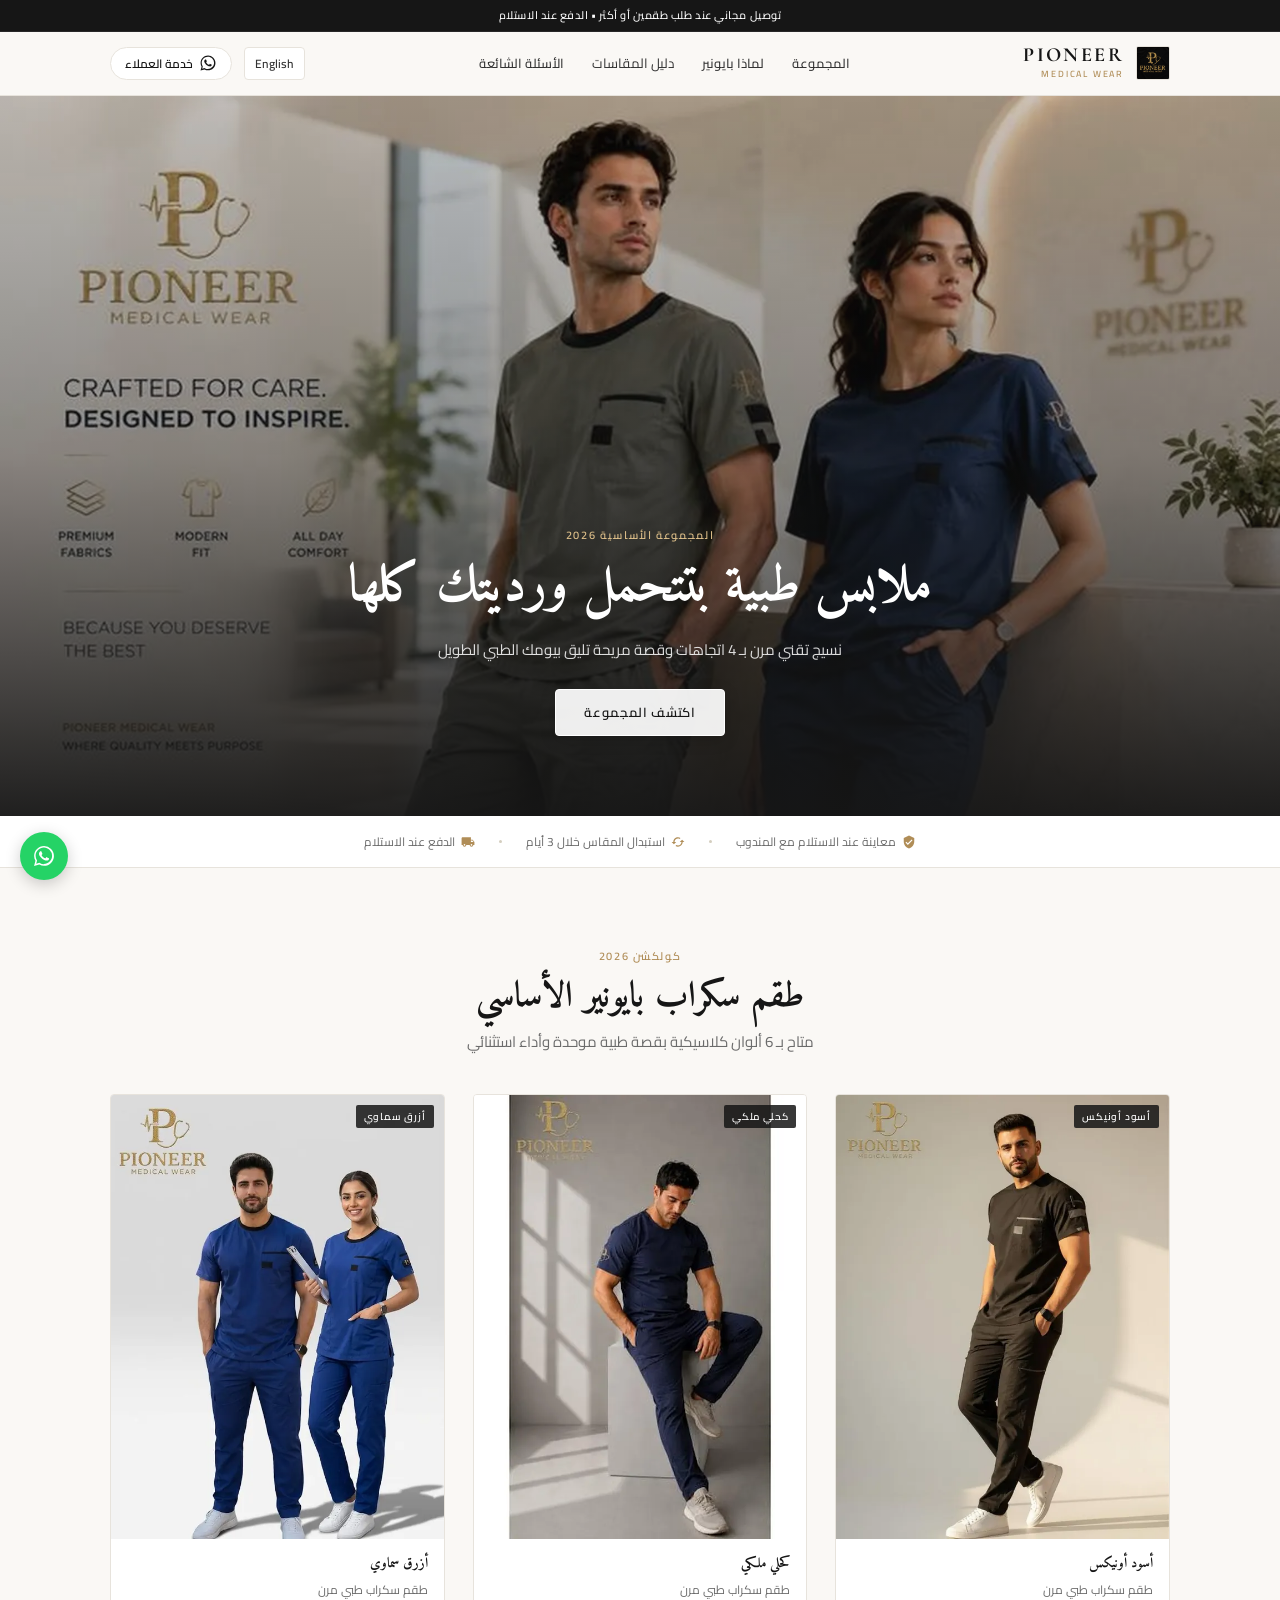
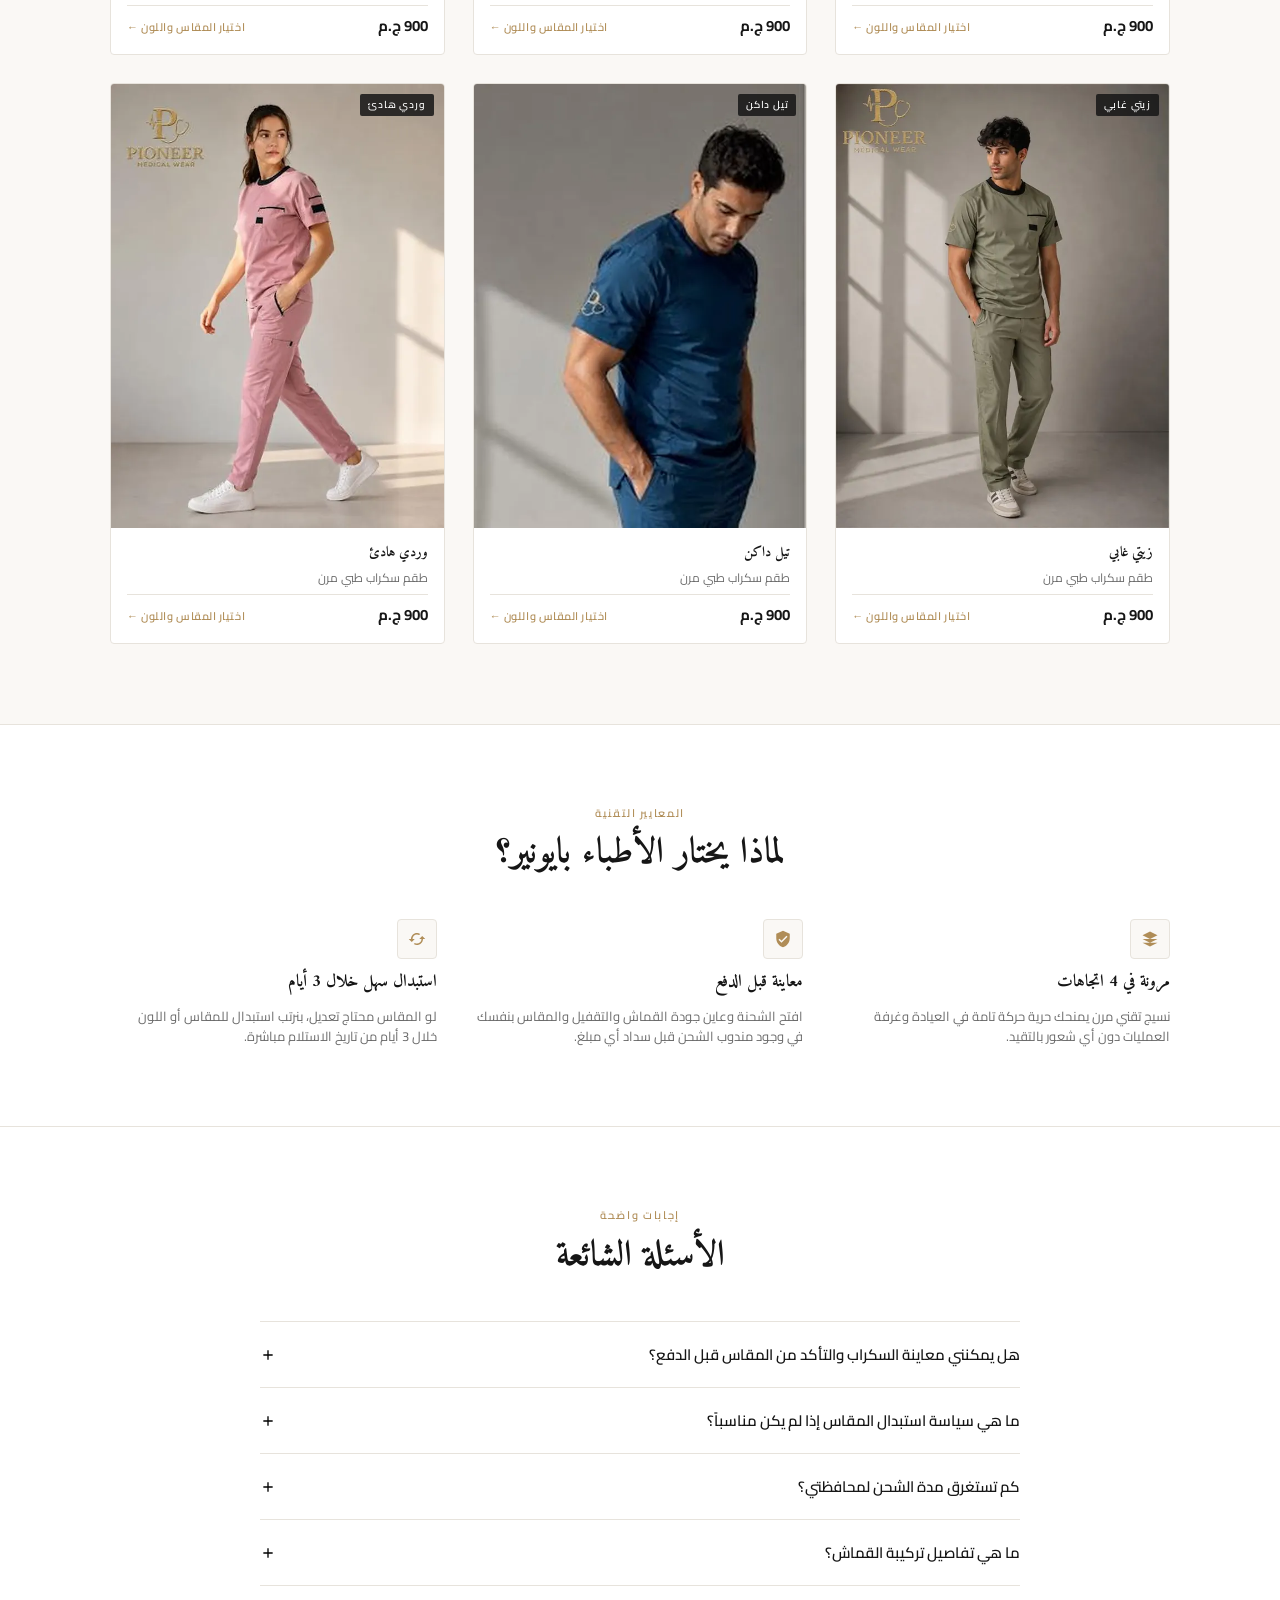
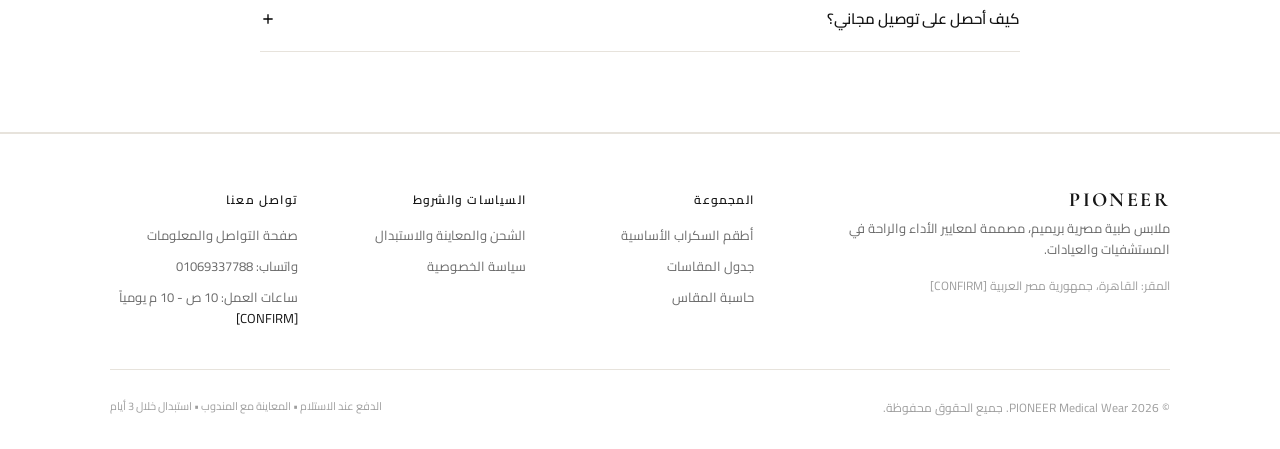
==== commit 31c89fe1: "Phase 6: Trust and compliance - standalone policy pages (Shipping & Returns, Privacy, Contact), unve" ====
--- a/index.html
+++ b/index.html
@@ -273,14 +273,15 @@
                 <div>
                     <div class="footer-col-title" data-i18n="footerColPolicies">السياسات والشروط</div>
                     <ul class="footer-links">
-                        <li><a href="javascript:void(0)" onclick="openInfoModal('shipping')" data-i18n="footerShippingPolicy">الشحن والمعاينة والاستبدال</a></li>
-                        <li><a href="javascript:void(0)" onclick="openInfoModal('privacy')" data-i18n="footerPrivacyPolicy">سياسة الخصوصية</a></li>
+                        <li><a href="shipping-returns.html" data-i18n="footerShippingPolicy">الشحن والمعاينة والاستبدال</a></li>
+                        <li><a href="privacy.html" data-i18n="footerPrivacyPolicy">سياسة الخصوصية</a></li>
                     </ul>
                 </div>
 
                 <div>
                     <div class="footer-col-title" data-i18n="footerColContact">تواصل معنا</div>
                     <ul class="footer-links">
+                        <li><a href="contact.html" data-i18n="footerContactPage">صفحة التواصل</a></li>
                         <li><a href="https://wa.me/201069337788" target="_blank" rel="noopener noreferrer">واتساب: 01069337788</a></li>
                         <!-- [CONFIRM: working hours] -->
                         <li><span style="color: var(--muted);" data-i18n="footerHours">ساعات العمل: 10 ص - 10 م يومياً</span> [CONFIRM]</li>
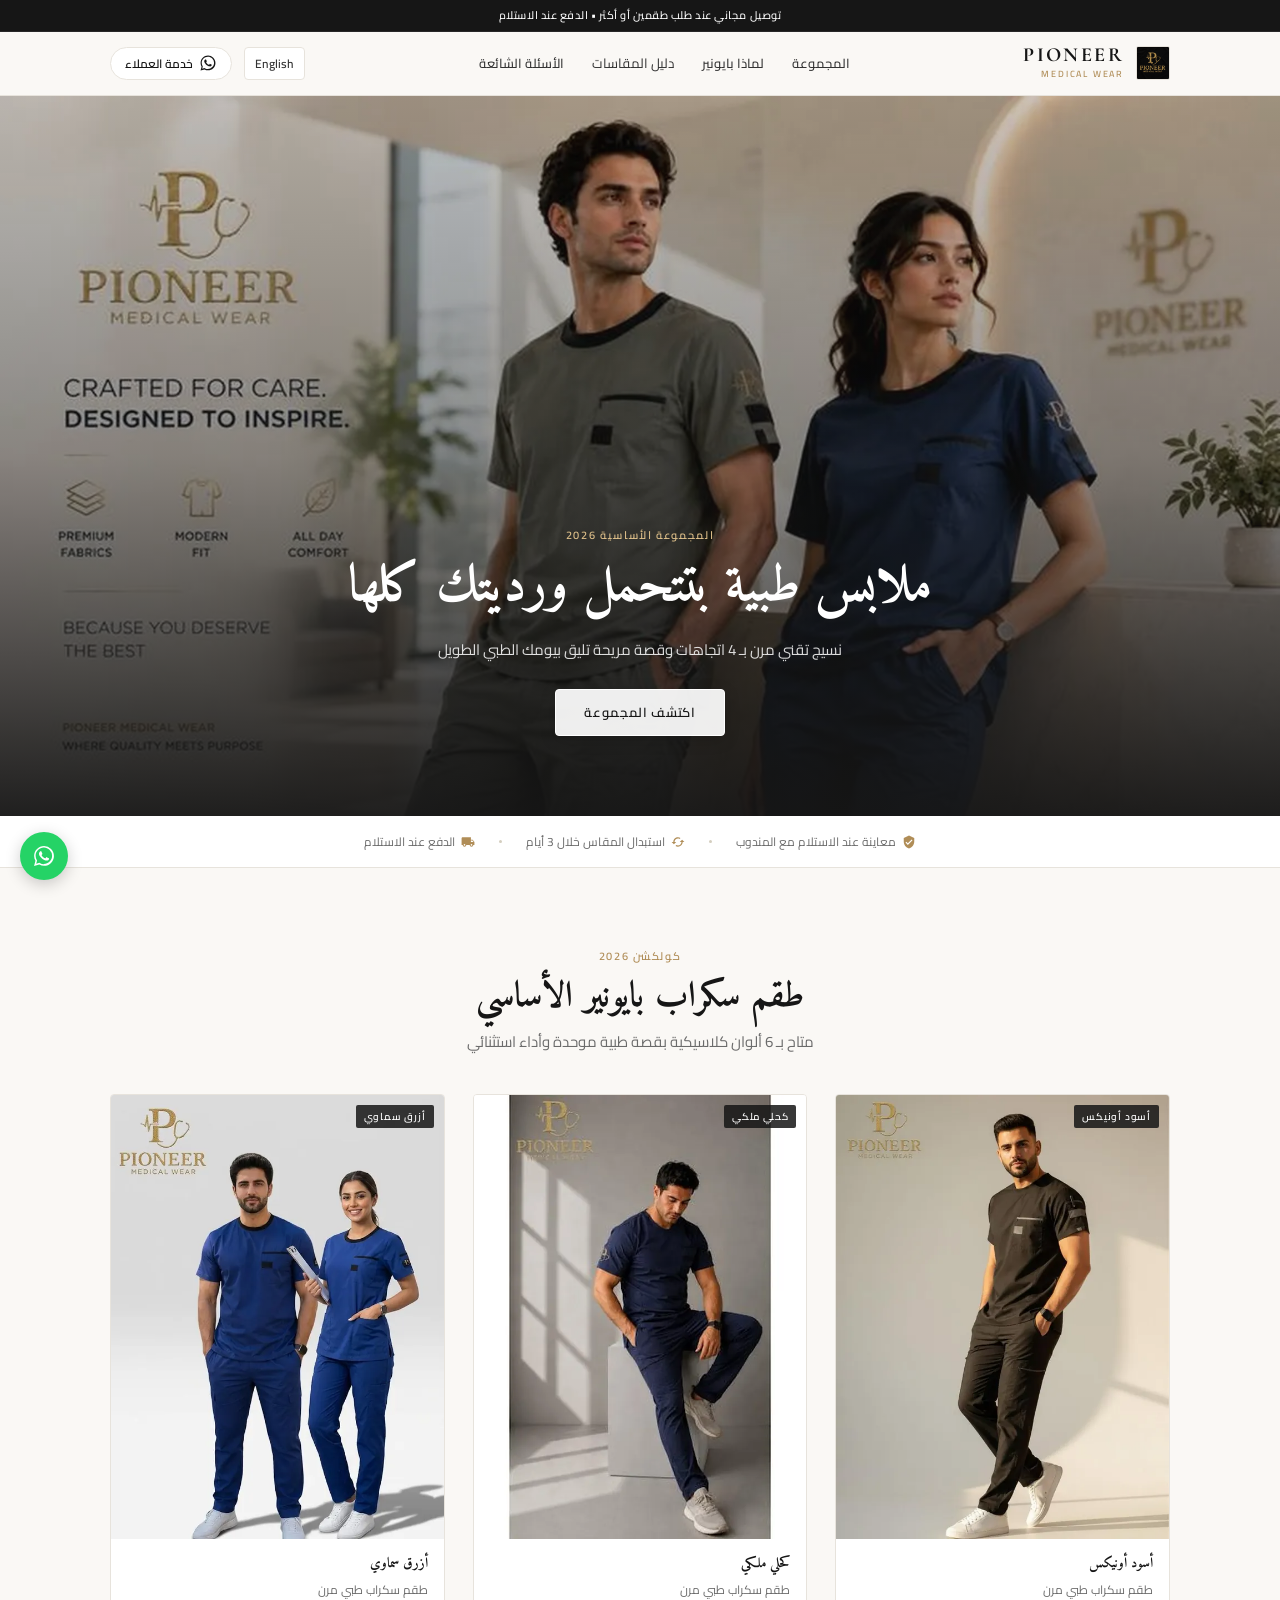
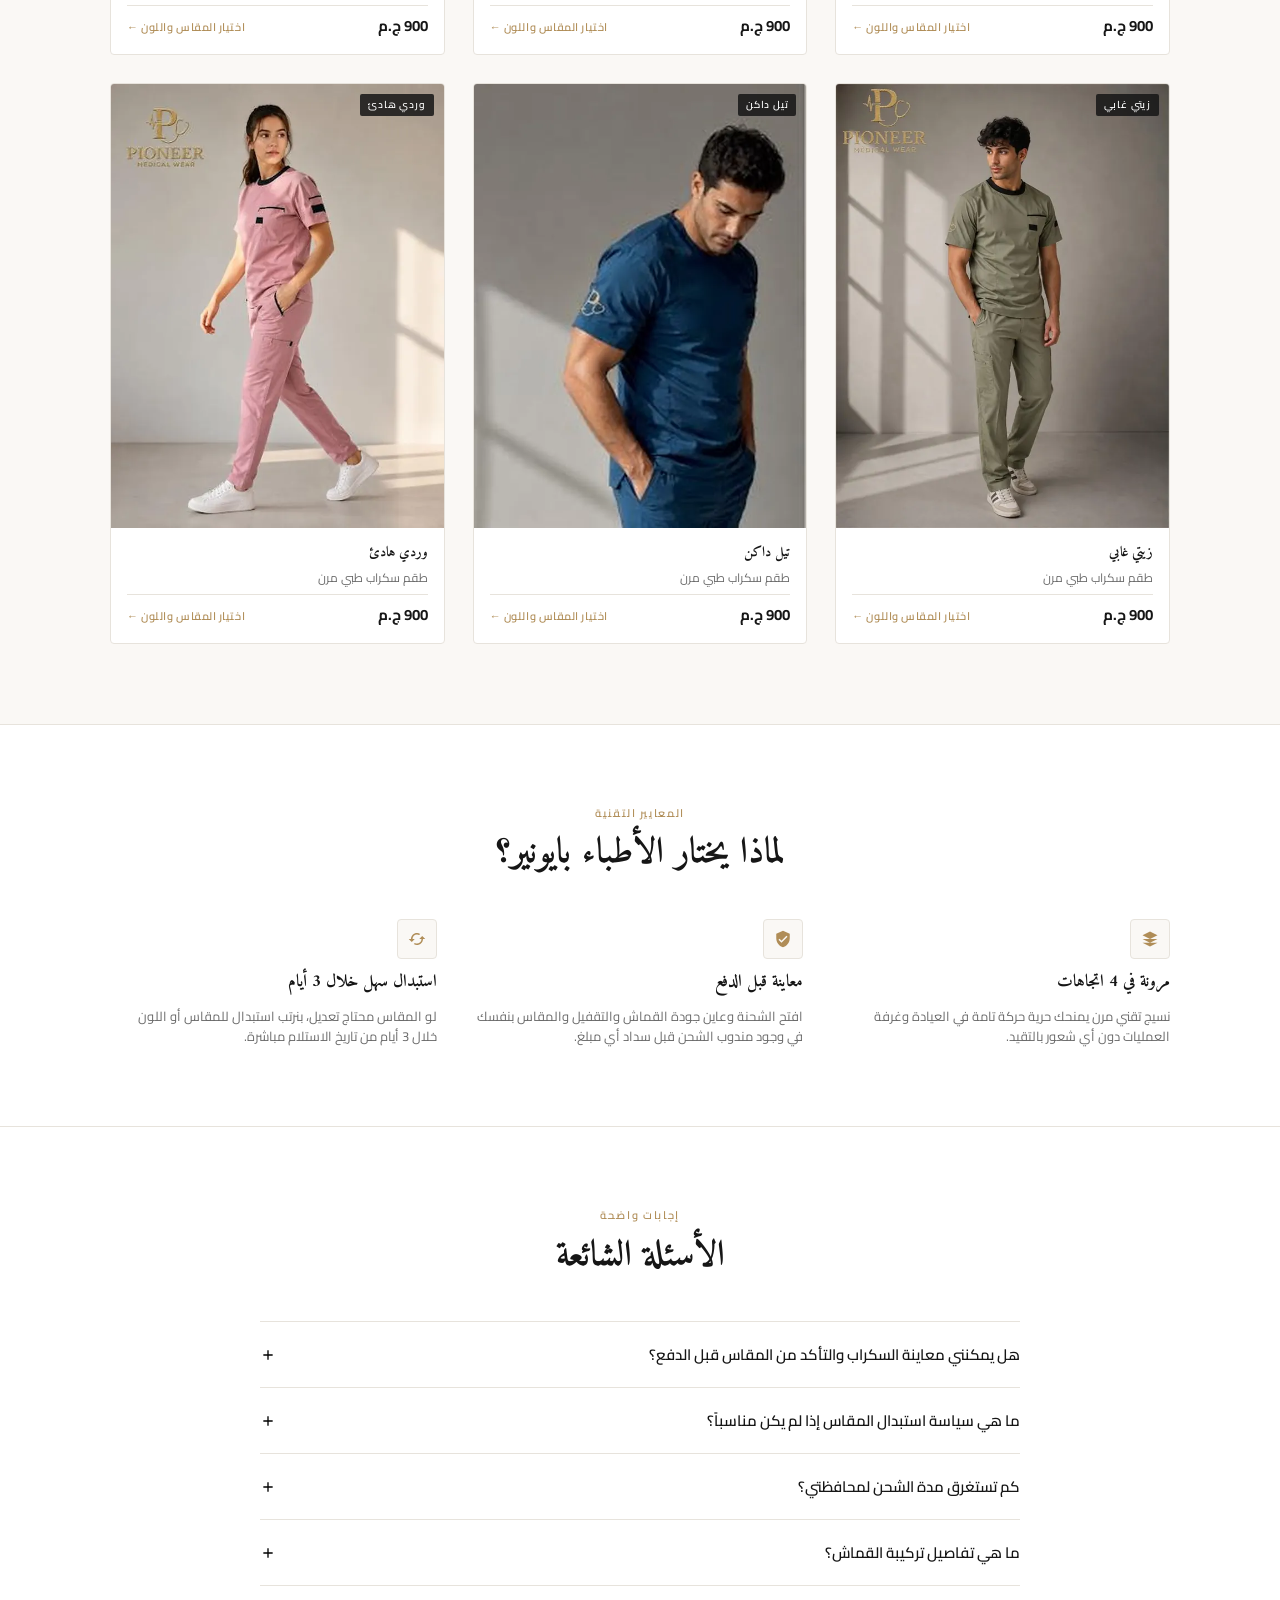
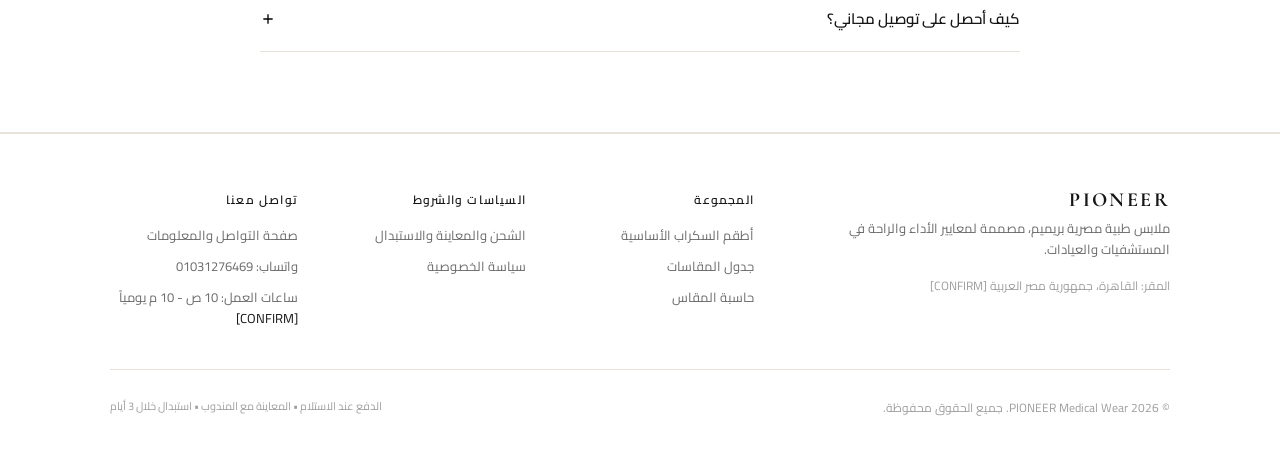
==== commit 84b16d24: "Update merchant WhatsApp and contact phone number to 01031276469" ====
--- a/index.html
+++ b/index.html
@@ -71,7 +71,7 @@
                 <button type="button" id="langToggleBtn" class="lang-toggle" aria-label="Switch Language">
                     <span id="langLabel">English</span>
                 </button>
-                <a href="https://wa.me/201069337788" target="_blank" rel="noopener noreferrer" class="whatsapp-link-btn" aria-label="WhatsApp Concierge">
+                <a href="https://wa.me/201031276469" target="_blank" rel="noopener noreferrer" class="whatsapp-link-btn" aria-label="WhatsApp Concierge">
                     <svg class="icon" viewBox="0 0 24 24" aria-hidden="true"><path d="M12.04 2c-5.46 0-9.91 4.45-9.91 9.91 0 1.75.46 3.45 1.32 4.95L2.05 22l5.25-1.38c1.45.79 3.08 1.21 4.74 1.21 5.46 0 9.91-4.45 9.91-9.91 0-2.65-1.03-5.14-2.9-7.01A9.816 9.816 0 0 0 12.04 2zm0 18.15c-1.52 0-3.01-.41-4.31-1.18l-.31-.18-3.2.84.85-3.12-.2-.32a8.19 8.19 0 0 1-1.26-4.38c0-4.54 3.7-8.24 8.24-8.24 2.2 0 4.27.86 5.82 2.42a8.18 8.18 0 0 1 2.41 5.83c.01 4.54-3.69 8.23-8.25 8.23zm4.52-6.17c-.25-.12-1.47-.72-1.7-.81-.23-.08-.39-.12-.56.12-.17.25-.64.81-.79.97-.14.17-.29.19-.54.06-.25-.12-1.05-.39-1.99-1.23-.74-.66-1.23-1.47-1.38-1.72-.14-.25-.02-.38.11-.5.11-.11.25-.29.37-.43.12-.14.17-.25.25-.41.08-.17.04-.31-.02-.43s-.56-1.34-.76-1.84c-.2-.48-.41-.42-.56-.43h-.48c-.17 0-.43.06-.66.31-.22.25-.86.84-.86 2.05s.88 2.38 1 2.55c.12.17 1.73 2.64 4.2 3.7.59.25 1.05.41 1.41.52.59.19 1.13.16 1.56.1.48-.07 1.47-.6 1.67-1.18.21-.58.21-1.07.15-1.18-.06-.11-.23-.17-.48-.29z"/></svg>
                     <span data-i18n="conciergeLabel">خدمة العملاء</span>
                 </a>
@@ -282,7 +282,7 @@
                     <div class="footer-col-title" data-i18n="footerColContact">تواصل معنا</div>
                     <ul class="footer-links">
                         <li><a href="contact.html" data-i18n="footerContactPage">صفحة التواصل</a></li>
-                        <li><a href="https://wa.me/201069337788" target="_blank" rel="noopener noreferrer">واتساب: 01069337788</a></li>
+                        <li><a href="https://wa.me/201031276469" target="_blank" rel="noopener noreferrer">واتساب: 01031276469</a></li>
                         <!-- [CONFIRM: working hours] -->
                         <li><span style="color: var(--muted);" data-i18n="footerHours">ساعات العمل: 10 ص - 10 م يومياً</span> [CONFIRM]</li>
                     </ul>
@@ -664,7 +664,7 @@
     </div>
 
     <!-- Floating WhatsApp Concierge Button -->
-    <a href="https://wa.me/201069337788" target="_blank" rel="noopener noreferrer" class="floating-whatsapp" aria-label="Chat on WhatsApp">
+    <a href="https://wa.me/201031276469" target="_blank" rel="noopener noreferrer" class="floating-whatsapp" aria-label="Chat on WhatsApp">
         <svg class="icon icon-lg" viewBox="0 0 24 24"><path d="M12.04 2c-5.46 0-9.91 4.45-9.91 9.91 0 1.75.46 3.45 1.32 4.95L2.05 22l5.25-1.38c1.45.79 3.08 1.21 4.74 1.21 5.46 0 9.91-4.45 9.91-9.91 0-2.65-1.03-5.14-2.9-7.01A9.816 9.816 0 0 0 12.04 2zm0 18.15c-1.52 0-3.01-.41-4.31-1.18l-.31-.18-3.2.84.85-3.12-.2-.32a8.19 8.19 0 0 1-1.26-4.38c0-4.54 3.7-8.24 8.24-8.24 2.2 0 4.27.86 5.82 2.42a8.18 8.18 0 0 1 2.41 5.83c.01 4.54-3.69 8.23-8.25 8.23zm4.52-6.17c-.25-.12-1.47-.72-1.7-.81-.23-.08-.39-.12-.56.12-.17.25-.64.81-.79.97-.14.17-.29.19-.54.06-.25-.12-1.05-.39-1.99-1.23-.74-.66-1.23-1.47-1.38-1.72-.14-.25-.02-.38.11-.5.11-.11.25-.29.37-.43.12-.14.17-.25.25-.41.08-.17.04-.31-.02-.43s-.56-1.34-.76-1.84c-.2-.48-.41-.42-.56-.43h-.48c-.17 0-.43.06-.66.31-.22.25-.86.84-.86 2.05s.88 2.38 1 2.55c.12.17 1.73 2.64 4.2 3.7.59.25 1.05.41 1.41.52.59.19 1.13.16 1.56.1.48-.07 1.47-.6 1.67-1.18.21-.58.21-1.07.15-1.18-.06-.11-.23-.17-.48-.29z"/></svg>
     </a>
 
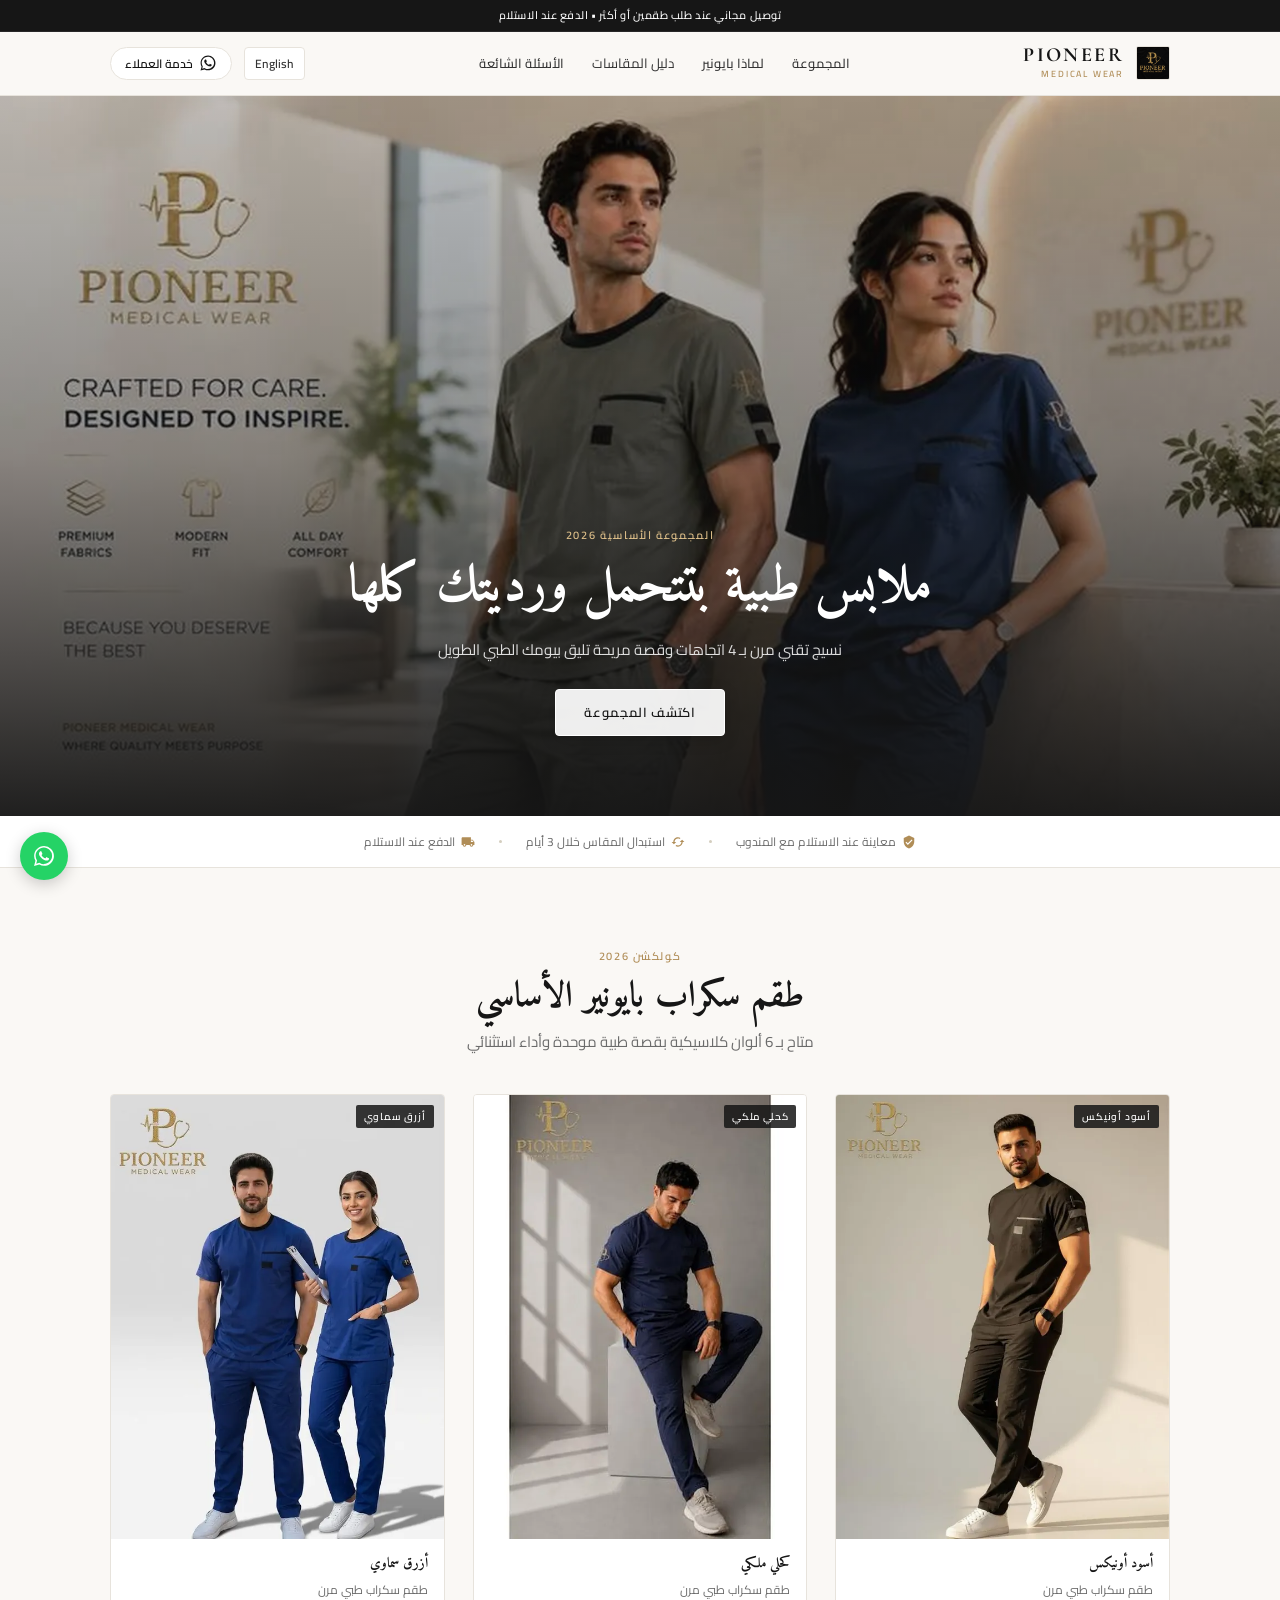
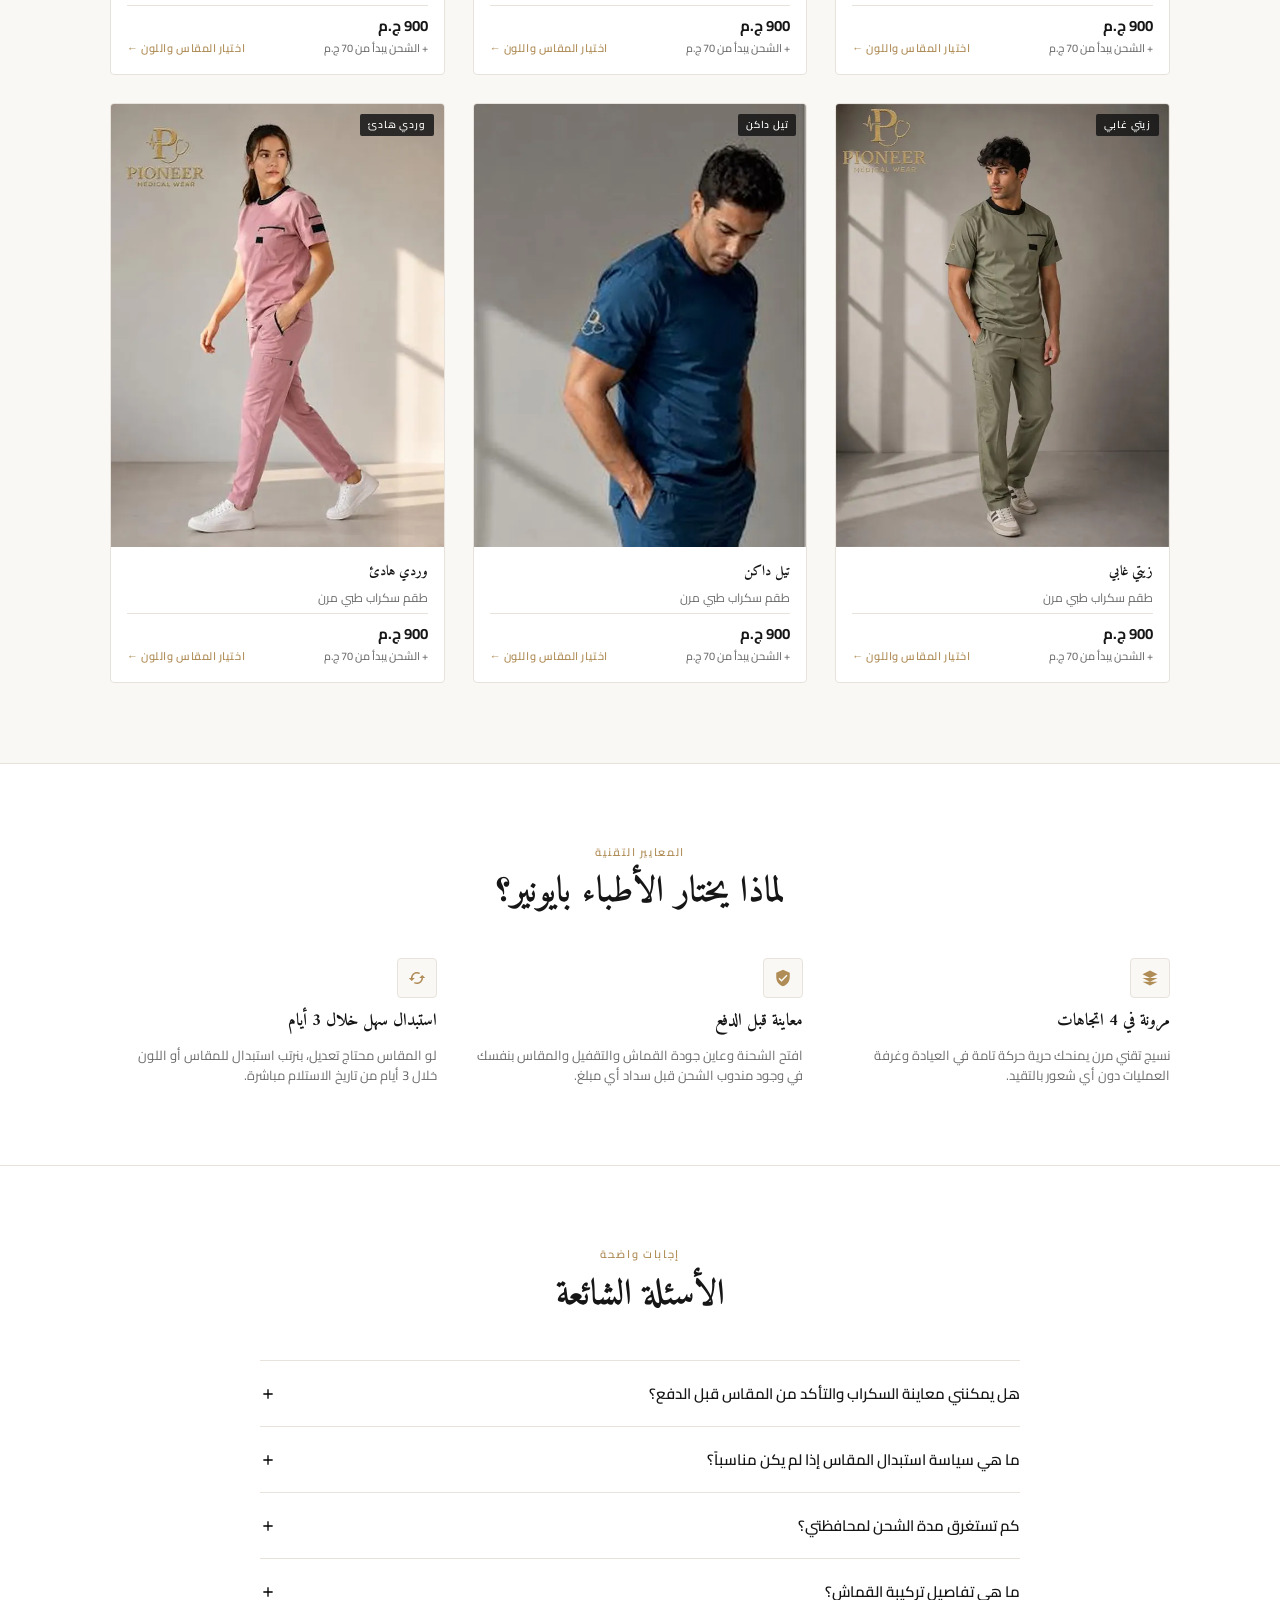
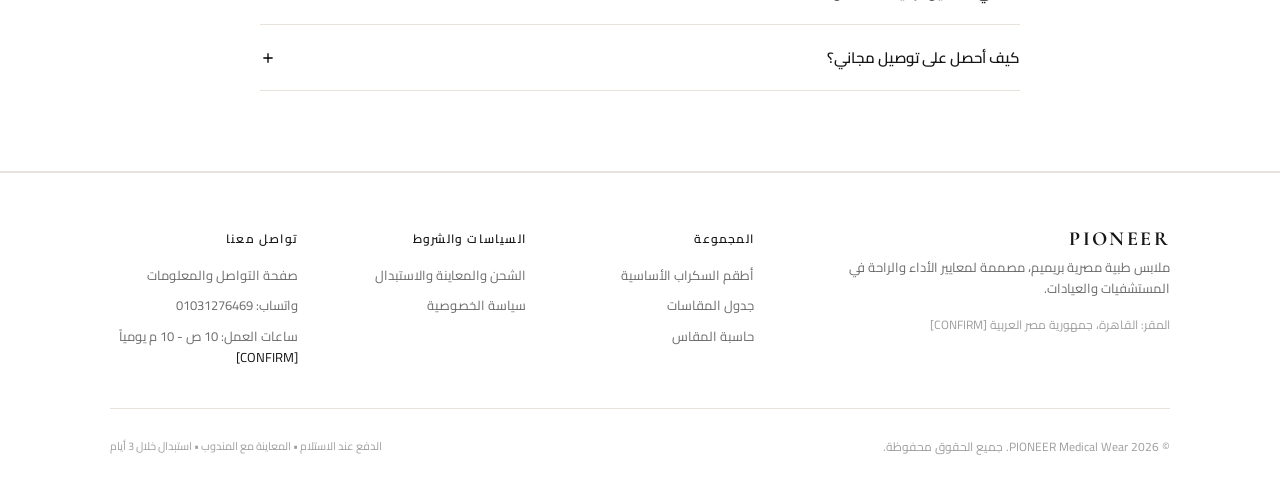
==== commit e8c58d27: "Implement pricing override (900/1800/850), 70-100 shipping table, transparent display, dynamic free " ====
--- a/index.html
+++ b/index.html
@@ -326,8 +326,11 @@
                                 <h3 id="modalTitle" class="serif-title" style="font-size: 1.5rem;">طقم سكراب</h3>
                                 <p style="font-size: 0.75rem; color: var(--muted); margin-top: 0.25rem;" data-i18n="modalCut">قصة طبية مريحة • تصميم مناسب للجميع</p>
                             </div>
-                            <div class="modal-price">
-                                <span id="modalPrice">900</span> <span style="font-size: 0.8125rem; font-weight: 500;" data-i18n="currency">ج.م</span>
+                            <div class="modal-price" style="text-align: end;">
+                                <div>
+                                    <span id="modalPrice">900</span> <span style="font-size: 0.8125rem; font-weight: 500;" data-i18n="currency">ج.م</span>
+                                </div>
+                                <span id="modalShippingLine" class="modal-shipping-note" data-i18n="modalShippingLine">الشحن 70 - 100 ج.م حسب المحافظة (مجاناً لطلب طقمين أو أكثر)</span>
                             </div>
                         </div>
                     </div>
@@ -530,30 +533,33 @@
                         <label for="custGov" class="form-label" data-i18n="labelGov">المحافظة *</label>
                         <select id="custGov" required class="input-field">
                             <option value="" data-i18n="selectGov">اختر المحافظة...</option>
-                            <option value="القاهرة">القاهرة</option>
-                            <option value="الجيزة">الجيزة</option>
-                            <option value="الإسكندرية">الإسكندرية</option>
-                            <option value="الدقهلية">الدقهلية (المنصورة)</option>
-                            <option value="الغربية">الغربية (طنطا)</option>
-                            <option value="الشرقية">الشرقية (الزقازيق)</option>
-                            <option value="القليوبية">القليوبية</option>
-                            <option value="المنوفية">المنوفية</option>
-                            <option value="البحيرة">البحيرة</option>
-                            <option value="كفر الشيخ">كفر الشيخ</option>
-                            <option value="دمياط">دمياط</option>
-                            <option value="بورسعيد">بورسعيد</option>
-                            <option value="الإسماعيلية">الإسماعيلية</option>
-                            <option value="السويس">السويس</option>
-                            <option value="الفيوم">الفيوم</option>
-                            <option value="بني سويف">بني سويف</option>
-                            <option value="المنيا">المنيا</option>
-                            <option value="أسيوط">أسيوط</option>
-                            <option value="سوهاج">سوهاج</option>
-                            <option value="قنا">قنا</option>
-                            <option value="الأقصر">الأقصر</option>
-                            <option value="أسوان">أسوان</option>
-                            <option value="البحر الأحمر">البحر الأحمر</option>
-                            <option value="مطروح">مطروح</option>
+                            <option value="القاهرة">القاهرة (70 ج.م)</option>
+                            <option value="الجيزة">الجيزة (70 ج.م)</option>
+                            <option value="الإسكندرية">الإسكندرية (80 ج.م)</option>
+                            <option value="القليوبية">القليوبية (80 ج.م)</option>
+                            <option value="الدقهلية">الدقهلية (80 ج.م)</option>
+                            <option value="الغربية">الغربية (80 ج.م)</option>
+                            <option value="الشرقية">الشرقية (80 ج.م)</option>
+                            <option value="المنوفية">المنوفية (80 ج.م)</option>
+                            <option value="البحيرة">البحيرة (80 ج.م)</option>
+                            <option value="بورسعيد">بورسعيد (90 ج.م)</option>
+                            <option value="الإسماعيلية">الإسماعيلية (90 ج.م)</option>
+                            <option value="السويس">السويس (90 ج.م)</option>
+                            <option value="دمياط">دمياط (90 ج.م)</option>
+                            <option value="كفر الشيخ">كفر الشيخ (90 ج.م)</option>
+                            <option value="مطروح">مطروح (90 ج.م)</option>
+                            <option value="الفيوم">الفيوم (100 ج.م)</option>
+                            <option value="بني سويف">بني سويف (100 ج.م)</option>
+                            <option value="المنيا">المنيا (100 ج.م)</option>
+                            <option value="أسيوط">أسيوط (100 ج.م)</option>
+                            <option value="سوهاج">سوهاج (100 ج.م)</option>
+                            <option value="قنا">قنا (100 ج.م)</option>
+                            <option value="الأقصر">الأقصر (100 ج.م)</option>
+                            <option value="أسوان">أسوان (100 ج.م)</option>
+                            <option value="البحر الأحمر">البحر الأحمر (100 ج.م)</option>
+                            <option value="شمال سيناء">شمال سيناء (100 ج.م)</option>
+                            <option value="جنوب سيناء">جنوب سيناء (100 ج.م)</option>
+                            <option value="الوادي الجديد">الوادي الجديد (100 ج.م)</option>
                         </select>
                         <span id="custGovError" class="hidden" style="color: var(--danger); font-size: 0.6875rem;" data-i18n="errGov">برجاء اختيار المحافظة</span>
                     </div>
@@ -602,6 +608,12 @@
                         </div>
                     </div>
 
+                    <!-- Free Shipping Nudge in Checkout (Add 1 more set for free shipping) -->
+                    <div id="checkoutFreeShippingNudge" class="shipping-privilege-note" style="margin-top: 0.75rem; margin-bottom: 0.75rem; cursor: pointer;" role="button" tabindex="0">
+                        <svg class="icon icon-sm" viewBox="0 0 24 24"><path d="M20 8h-3V4H3c-1.1 0-2 .9-2 2v11h2c0 1.66 1.34 3 3 3s3-1.34 3-3h6c0 1.66 1.34 3 3 3s3-1.34 3-3h2v-5l-3-4zM6 18.5c-.83 0-1.5-.67-1.5-1.5s.67-1.5 1.5-1.5 1.5.67 1.5 1.5-.67 1.5-1.5 1.5zm13.5-9l1.96 2.5H17V9.5h2.5zm-1.5 9c-.83 0-1.5-.67-1.5-1.5s.67-1.5 1.5-1.5 1.5.67 1.5 1.5-.67 1.5-1.5 1.5z"/></svg>
+                        <span id="checkoutNudgeText">وفّر مصاريف الشحن: أضف طقم ثانٍ واحصل على شحن مجاني 🎁</span>
+                    </div>
+
                     <!-- Error Banner if API fails -->
                     <div id="checkoutErrorBanner" class="hidden" style="padding: 0.75rem; background: #FFEBEE; border: 1px solid #FFCDD2; border-radius: var(--radius); color: var(--danger); font-size: 0.75rem; margin-bottom: 1rem;">
                         <span id="checkoutErrorMessage">حدث تعذر بسيط في تأكيد الطلب.</span>
@@ -614,6 +626,7 @@
                     <button type="submit" id="submitOrderBtn" class="btn btn-primary btn-full" style="padding: 0.875rem;">
                         <span id="submitOrderBtnText" data-i18n="btnConfirmOrder">تأكيد الطلب والدفع عند الاستلام</span>
                     </button>
+                    <p class="delivery-guarantee-note" data-i18n="delivery24hNotice">التأكيد والتوصيل خلال 24 ساعة • معاينة قبل الدفع</p>
                 </form>
             </div>
 
--- a/styles.css
+++ b/styles.css
@@ -565,16 +565,45 @@
 .product-card-footer {
   display: flex;
   justify-content: space-between;
-  align-items: baseline;
+  align-items: flex-end;
   margin-top: auto;
   padding-top: 0.5rem;
   border-top: 1px solid var(--hairline);
 }
 
+.product-card-price-group {
+  display: flex;
+  flex-direction: column;
+  gap: 0.125rem;
+  text-align: start;
+}
+
 .product-card-price {
   font-weight: 700;
   font-size: 0.9375rem;
   color: var(--ink);
+}
+
+.product-card-shipping-note {
+  font-size: 0.6875rem;
+  color: var(--muted);
+  font-weight: 500;
+}
+
+.modal-shipping-note {
+  display: block;
+  font-size: 0.6875rem;
+  color: var(--muted);
+  font-weight: 500;
+  margin-top: 0.25rem;
+}
+
+.delivery-guarantee-note {
+  text-align: center;
+  font-size: 0.75rem;
+  color: var(--muted);
+  margin-top: 0.625rem;
+  margin-bottom: 0;
 }
 
 .product-card-action {
